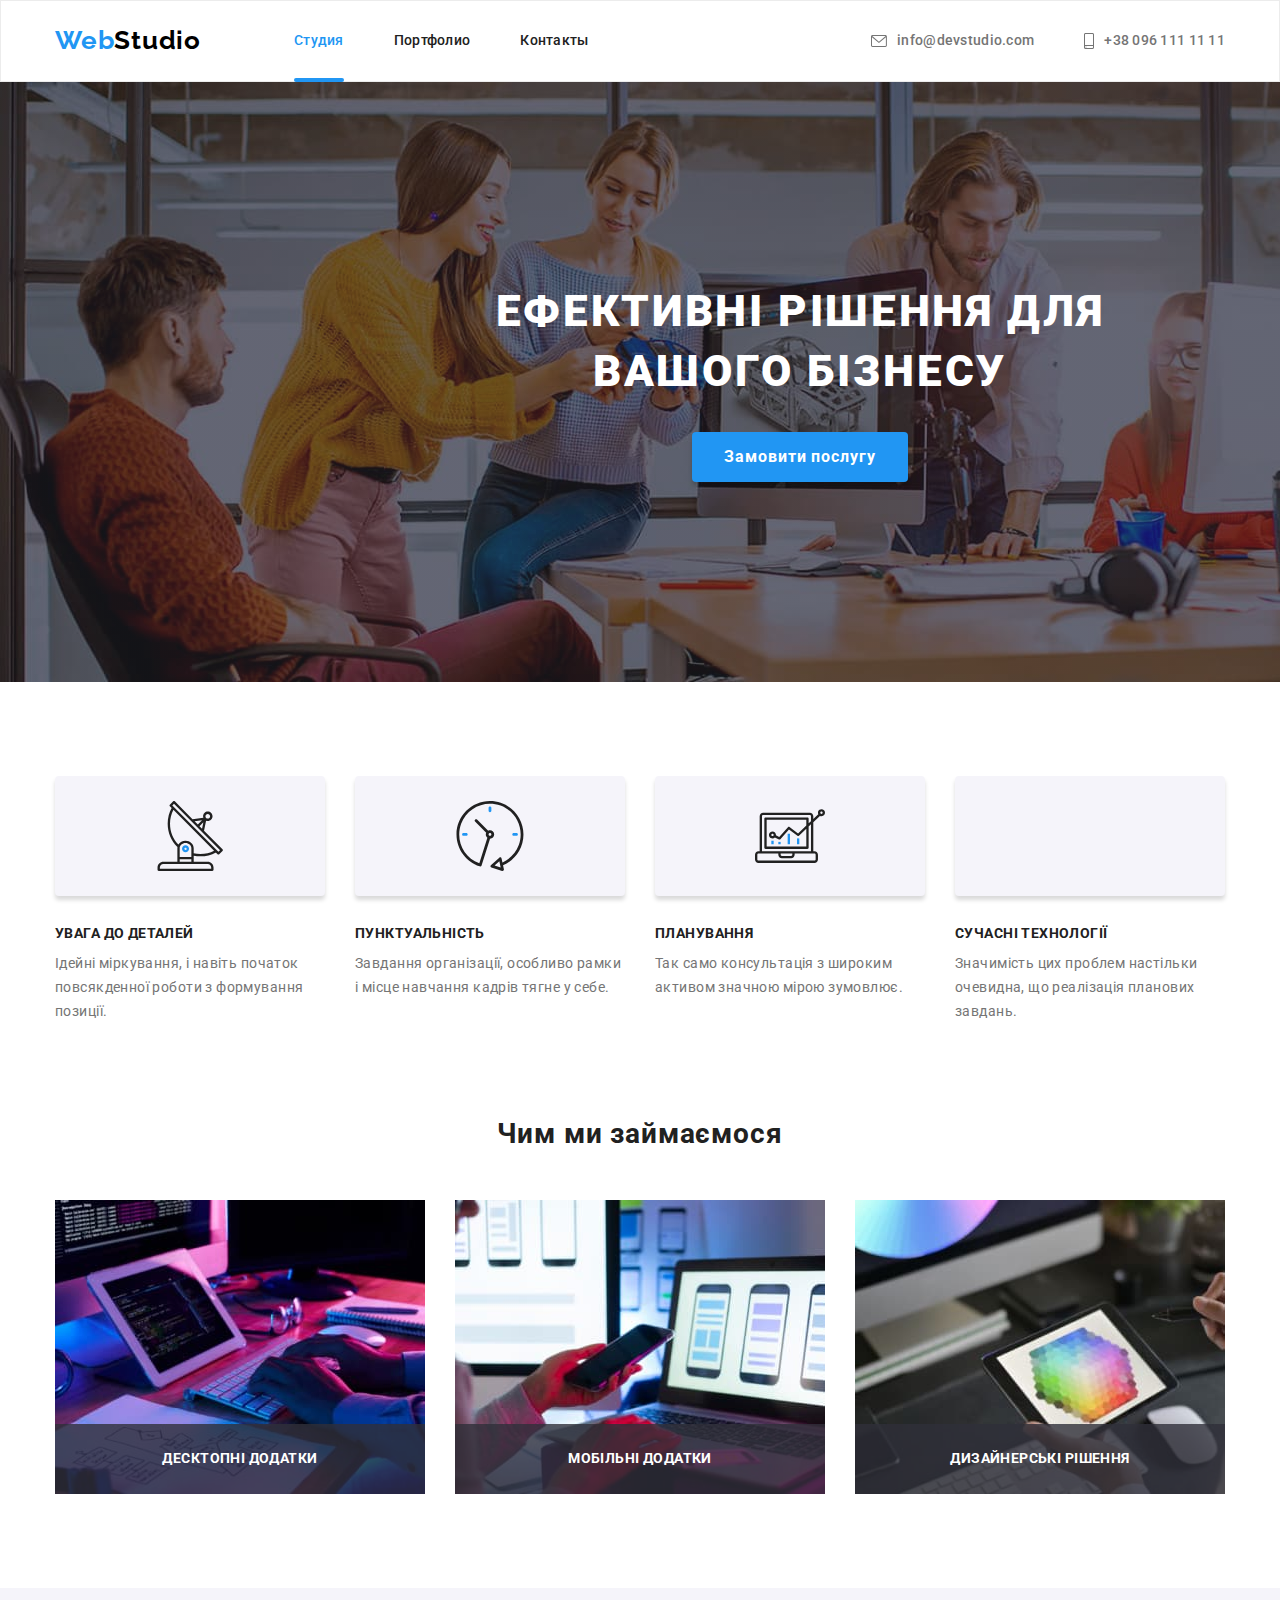
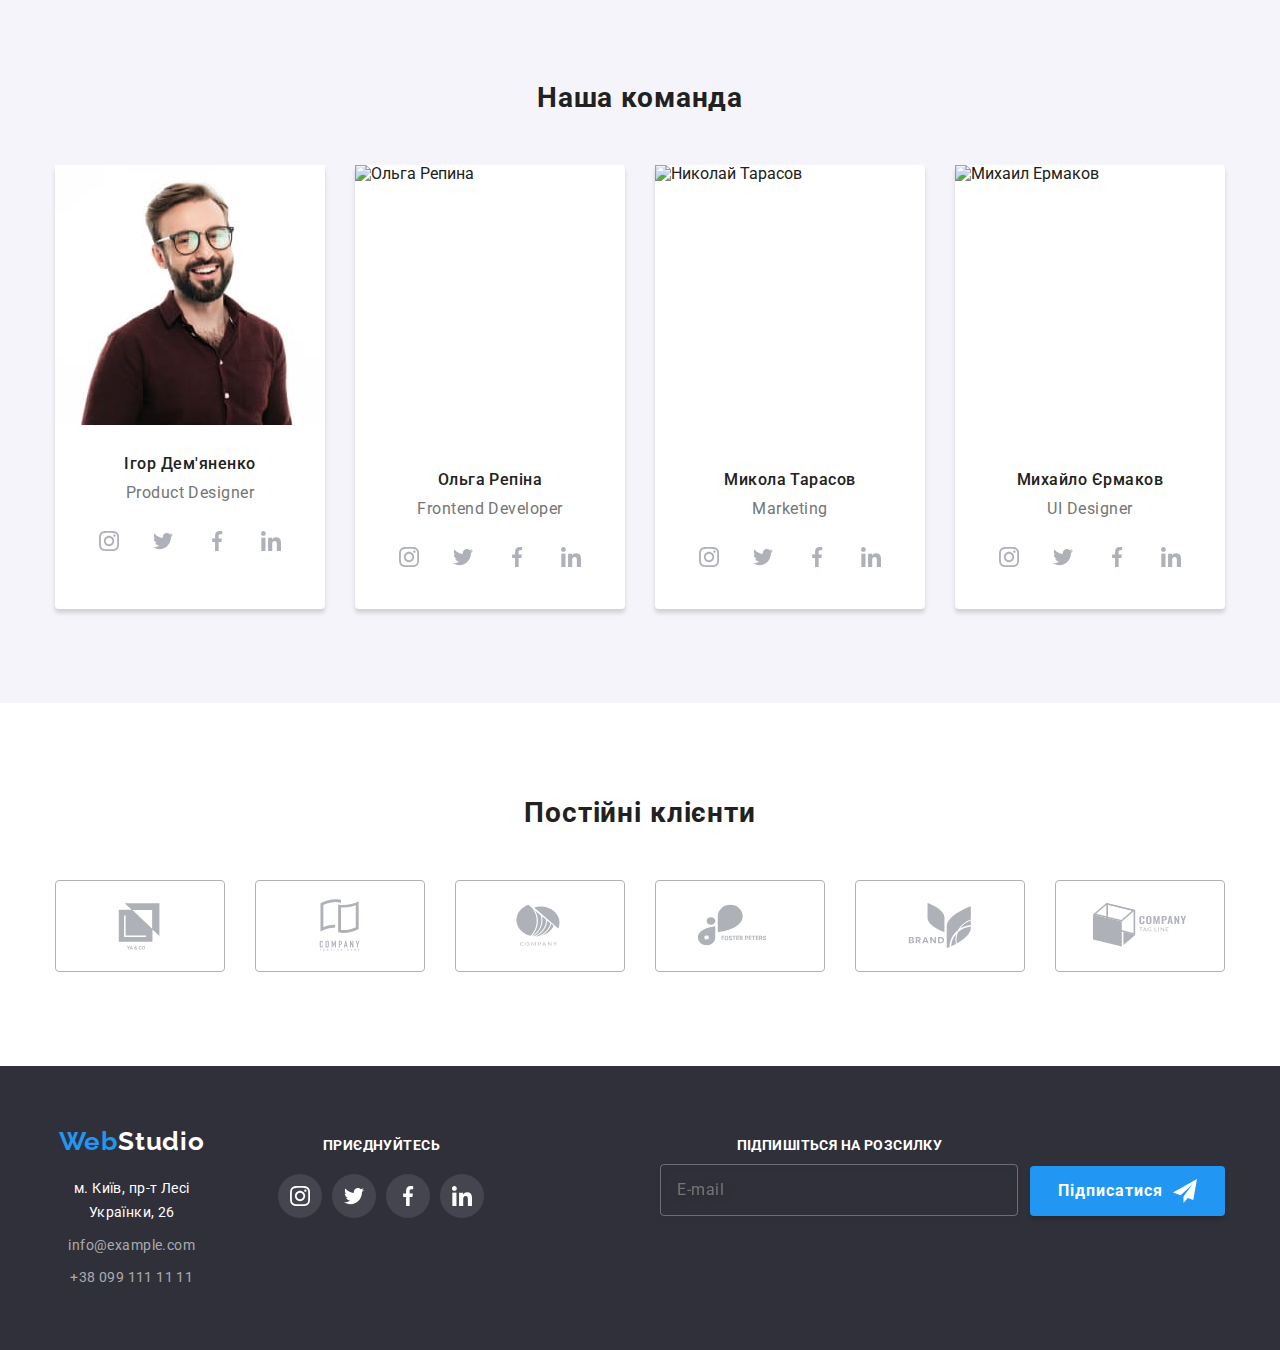
==== index.html @ 3b1082d6 "imeges" ====
<!DOCTYPE html>
<html lang="ru">
  <head>
    <meta charset="UTF-8" />
    <meta http-equiv="X-UA-Compatible" content="IE=edge" />
    <meta name="viewport" content="width=device-width, initial-scale=1.0" />
    <title>Document</title>
    <link
      rel="stylesheet"
      href="https://cdnjs.cloudflare.com/ajax/libs/modern-normalize/1.1.0/modern-normalize.min.css"
    />

    <link rel="preconnect" href="https://fonts.googleapis.com" />
    <link rel="preconnect" href="https://fonts.gstatic.com" crossorigin />
    <link
      href="https://fonts.googleapis.com/css2?family=Raleway:wght@700&family=Roboto:wght@400;500;700;900&display=swap"
      rel="stylesheet"
    />

    <link rel="stylesheet" href="./css/main.min.css" />
  </head>
  <body>
    <!-- header section -->
  <header class="header block">
    <div class="container header__container">
        <a href="" class="logo header__logo"
          >Web<span class="logo__dark">Studio</span></a
        >
      <button type="button" class="mobile-menu__open"><svg class="mobile-menu__icon" width="40" height="40">
        <use href="./img/icon.svg#icon-mobile_menu_40"></use>
      </svg></button>
      <div class="mobile-menu">
        <button type="button" class="mobile-menu__close"><svg class="mobile-menu__icon" width="40" height="40">
          <use href="./img/icon.svg#icon-mobile_close_40"></use>
        </svg></button>
        <nav class="navigation">
          <ul class="site-nav">
            <li class="site-nav__item">
              <a href="" class="site-nav__link site-nav__link--current">Студия</a>
            </li>
            <li class="site-nav__item">
              <a href="./portfolio.html" class="site-nav__link">Портфолио</a>
            </li>
            <li class="site-nav__item">
              <a href="" class="site-nav__link">Контакты</a>
            </li>
          </ul>
        </nav>
        <ul class="contacts">
          <li>
            <a href="tel:+380961111111" class="contacts__link contacts__link--tel">
              <svg class="contacts__icon" width="10" height="16">
                <use href="./img/icon.svg#icon-smartphone"></use>
              </svg>
              +38 096 111 11 11
            </a>
          </li>
          <li>
            <a href="mailto:info@devstudio.com" class="contacts__link">
              <svg class="contacts__icon" width="16" height="12">
                <use href="./img/icon.svg#icon-envelope"></use>
              </svg>
              info@devstudio.com
            </a>
          </li>
        </ul>
        <ul class="social-contacts__list">
          <li class="social-contacts__item">
            <a href="" class="social-contacts__link">Instagram</a
            >
          </li>
          <li class="social-contacts__item">
            <a href="" class="social-contacts__link">Twitter</a
            >
          </li>
          <li class="social-contacts__item">
            <a href="" class="social-contacts__link">Facebook</a
            >
          </li>
          <li class="social-contacts__item">
            <a href="" class="social-contacts__link">LinkedIn</a>
          </li>
        </ul>
      </div>
    </div>
  </header>
    <!-- Main section -->
    <main>
      <section class="hero block">
        <div class="container">
          <h1 class="hero__title">Ефективні рішення для <br> вашого бізнесу</h1>
          <button type="button" class="hero__button" data-modal-open
            >Замовити послугу</button
          >
        </div>
      </section>

      <!-- Features section -->
      <section class="section block">
        <div class="container">
          <h2 class="section__title visually-hidden">Особливості</h2>
          <ul class="features">
            <li class="fetures-item">
              <div class="features__box">
                <svg class="" width="70" height="70">
                  <use href="./img/icon.svg#icon-antenna"></use>
                </svg>
              </div>
              <h3 class="features__title">УВАГА ДО ДЕТАЛЕЙ</h3>
              <p class="features__text">
                Ідейні міркування, і навіть початок повсякденної роботи з формування позиції.
              </p>
            </li>
            <li class="fetures-item">
              <div class="features__box">
                <svg class="" width="70" height="70">
                  <use href="./img/icon.svg#icon-clock-1"></use>
                </svg>
              </div>
              <h3 class="features__title">ПУНКТУАЛЬНІСТЬ</h3>
              <p class="features__text">
                Завдання організації, особливо рамки і місце навчання кадрів тягне у себе.
              </p>
            </li>
            <li class="fetures-item">
              <div class="features__box">
                <svg class="" width="70" height="70">
                  <use href="./img/icon.svg#icon-diagram-1"></use>
                </svg>
              </div>
              <h3 class="features__title">ПЛАНУВАННЯ</h3>
              <p class="features__text">
                Так само консультація з широким активом значною мірою зумовлює.
              </p>
            </li>
            <li class="fetures-item">
              <div class="features__box">
                <svg class="" width="70" height="70">
                  <use href="./i/icon.svg#icon-astronaut-1"></use>
                </svg>
              </div>
              <h3 class="features__title">СУЧАСНІ ТЕХНОЛОГІЇ</h3>
              <p class="features__text">
                Значимість цих проблем настільки очевидна, що реалізація планових завдань.
              </p>
            </li>
          </ul>
        </div>
      </section>
      <!-- Project section -->
      <section class="section section--no-padding-top block">
        <div class="container">
          <h2 class="section__title section__title--project"
            >Чим ми займаємося</h2
          >
          <ul class="projects">
            <li class="projects__item">
              <img
                src="./img/img1.jpg"
                alt="верстак кода"
                width="370"
                height="294"
              />
              <p class="projects__text">Десктопні додатки</p>
            </li>
            <li class="projects__item">
              <img
                src="./img/img2.jpg"
                alt="мобильный дизайна"
                width="370"
                height="294"
              />
              <p class="projects__text">Мобільні додатки</p>
            </li>
            <li class="projects__item">
              <img
                src="./img/img3.jpg"
                alt="цветовая гамма"
                width="370"
                height="294"
              />
              <p class="projects__text">Дизайнерські рішення</p>
            </li>
          </ul>
        </div>
      </section>
      <!-- Team section  -->
      <section class="section team--bacground-color block">
        <div class="container">
          <h2 class="section__title">Наша команда</h2>
          <ul class="team">
            <li class="team__item"><picture>
              <source
                srcset="./img/team/teamdesk1@1x.jpg 1x, ./img/team/teamdesk1@2x 2x"
                media="(min-width:1200px)"
              />
              <source
                srcset="./img/team/teamtab1@1x.jpg 1x, ./img/team/teamtab1@2x.jpg 2x"
                media="(min-width:768px)"
              />
              <source
                srcset="./img/team/teamtab1@1x.jpg 1x, ./img/team/teamtab1@2x.jpg 2x"
                media="(max-width:767px)"
              />
              <img src="./img/team/team1.jpg" alt="man" class="team__img" />
            </picture>
              <div class="team__cart">
                <h3 class="team__title">Iгор Дем'яненко</h3>
                <p class="team__text">Product Designer</p>
                <ul class="social-networks">
                  <li class="social-networks__item">
                    <a href="" class="social-networks__link">
                      <svg class="social-networks__icon" width="20" height="20">
                        <use href="./img/icon.svg#icon-instagram"></use>
                      </svg>
                    </a>
                  </li>
                  <li class="social-networks__item">
                    <a href="" class="social-networks__link">
                      <svg class="social-networks__icon" width="20" height="20">
                        <use href="./img/icon.svg#icon-twitter"></use>
                      </svg>
                    </a>
                  </li>
                  <li class="social-networks__item">
                    <a href="" class="social-networks__link">
                      <svg class="social-networks__icon" width="20" height="20">
                        <use href="./img/icon.svg#icon-facebook"></use>
                      </svg>
                    </a>
                  </li>
                  <li class="social-networks__item">
                    <a href="" class="social-networks__link">
                      <svg class="social-networks__icon" width="20" height="20">
                        <use href="./img/icon.svg#icon-linkedin"></use>
                      </svg>
                    </a>
                  </li>
                </ul>
              </div>
            </li>
            <li class="team__item">
              <img
                src="./img/foto2.jpg"
                alt="Ольга Репина"
                width="450"
                height="460"
              />
              <div class="team__cart">
                <h3 class="team__title">Ольга Репіна</h3>
                <p class="team__text">Frontend Developer</p>
                <ul class="social-networks">
                  <li class="social-networks__item">
                    <a href="" class="social-networks__link">
                      <svg class="social-networks__icon" width="20" height="20">
                        <use href="./img/icon.svg#icon-instagram"></use>
                      </svg>
                    </a>
                  </li>
                  <li class="social-networks__item">
                    <a href="" class="social-networks__link">
                      <svg class="social-networks__icon" width="20" height="20">
                        <use href="./img/icon.svg#icon-twitter"></use>
                      </svg>
                    </a>
                  </li>
                  <li class="social-networks__item">
                    <a href="" class="social-networks__link">
                      <svg class="social-networks__icon" width="20" height="20">
                        <use href="./img/icon.svg#icon-facebook"></use>
                      </svg>
                    </a>
                  </li>
                  <li class="social-networks__item">
                    <a href="" class="social-networks__link">
                      <svg class="social-networks__icon" width="20" height="20">
                        <use href="./img/icon.svg#icon-linkedin"></use>
                      </svg>
                    </a>
                  </li>
                </ul>
              </div>
            </li>
            <li class="team__item">
              <img
                src="./img/foto3.jpg"
                alt="Николай Тарасов"
                width="450"
                height="460"
              />
              <div class="team__cart">
                <h3 class="team__title">Микола Тарасов</h3>
                <p class="team__text">Marketing</p>
                <ul class="social-networks">
                  <li class="social-networks__item">
                    <a href="" class="social-networks__link">
                      <svg class="social-networks__icon" width="20" height="20">
                        <use href="./img/icon.svg#icon-instagram"></use>
                      </svg>
                    </a>
                  </li>
                  <li class="social-networks">
                    <a href="" class="social-networks__link">
                      <svg class="social-networks__icon" width="20" height="20">
                        <use href="./img/icon.svg#icon-twitter"></use>
                      </svg>
                    </a>
                  </li>
                  <li class="social-networks__item">
                    <a href="" class="social-networks__link">
                      <svg class="social-networks__icon" width="20" height="20">
                        <use href="./img/icon.svg#icon-facebook"></use>
                      </svg>
                    </a>
                  </li>
                  <li class="social-networks__item">
                    <a href="" class="social-networks__link">
                      <svg class="social-networks__icon" width="20" height="20">
                        <use href="./img/icon.svg#icon-linkedin"></use>
                      </svg>
                    </a>
                  </li>
                </ul>
              </div>
            </li>
            <li class="team__item">
              <img
                src="./img/foto4.jpg"
                alt="Михаил Ермаков"
                width="450"
                height="460"
              />
              <div class="team__cart">
                <h3 class="team__title">Михайло Єрмаков</h3>
                <p class="team__text">UI Designer</p>
                <ul class="social-networks">
                  <li class="social-networks__item">
                    <a href="" class="social-networks__link">
                      <svg class="social-networks__icon" width="20" height="20">
                        <use href="./img/icon.svg#icon-instagram"></use>
                      </svg>
                    </a>
                  </li>
                  <li class="social-networks__item">
                    <a href="" class="social-networks__link">
                      <svg class="social-networks__icon" width="20" height="20">
                        <use href="./img/icon.svg#icon-twitter"></use>
                      </svg>
                    </a>
                  </li>
                  <li class="social-networks__item">
                    <a href="" class="social-networks__link">
                      <svg class="social-networks__icon" width="20" height="20">
                        <use href="./img/icon.svg#icon-facebook"></use>
                      </svg>
                    </a>
                  </li>
                  <li class="social-networks__item">
                    <a href="" class="social-networks__link">
                      <svg class="social-networks__icon" width="20" height="20">
                        <use href="./img/icon.svg#icon-linkedin"></use>
                      </svg>
                    </a>
                  </li>
                </ul>
              </div>
            </li>
          </ul>
        </div>
      </section>
      <section class="section block">
        <div class="container">
          <h3 class="section__title">Постійні клієнти</h3>
          <ul class="partners">
            <li>
              <a href="" class="partners__link">
                <svg class="partners__icon" width="106" height="60">
                  <use href="./img/icon.svg#icon-company1"></use>
                </svg>
              </a>
            </li>
            <li>
              <a href="" class="partners__link">
                <svg class="partners__icon" width="106" height="60">
                  <use href="./img/icon.svg#icon-company2"></use>
                </svg>
              </a>
            </li>
            <li>
              <a href="" class="partners__link">
                <svg class="partners__icon" width="106" height="60">
                  <use href="./img/icon.svg#icon-company3"></use>
                </svg>
              </a>
            </li>
            <li>
              <a href="" class="partners__link">
                <svg class="partners__icon" width="106" height="60">
                  <use href="./img/icon.svg#icon-company4"></use>
                </svg>
              </a>
            </li>
            <li>
              <a href="" class="partners__link">
                <svg class="partners__icon" width="106" height="60">
                  <use href="./img/icon.svg#icon-company5"></use>
                </svg>
              </a>
            </li>
            <li>
              <a href="" class="partners__link">
                <svg class="partners__icon" width="106" height="60">
                  <use href="./img/icon.svg#icon-company6"></use>
                </svg>
              </a>
            </li>
          </ul>
        </div>
      </section>
    </main>
    <!-- footer section -->
    <footer class="footer block">
      <div class="container footer__container">
          <div class="address">
            <a href="" class="logo footer__logo"
              >Web<span class="logo__light">Studio</span></a
            >
            <address>
              <ul class="address__list">
                <li class="address__item">
                  <a
                    href="https://goo.gl/maps/Vz4mYCQCLZ6cE9bP7"
                    class="address__street"
                    target="_blank"
                    rel="noopener noreferrer nofollow"
                  >
                  м. Київ, пр-т Лесі Українки, 26
                  </a>
                </li>
                <li class="address__item">
                  <a href="mailto:info@example.com" class="address__link">
                    info@example.com
                  </a>
                </li>
                <li class="address__item">
                  <a href="tel:+380991111111" class="address__link">
                    +38 099 111 11 11
                  </a>
                </li>
              </ul>
            </div>
            </address>
          <!-- Social-subscribe -->
          <div class="footer__box">
            <h3 class="footer__title">Приєднуйтесь</h3>
            <ul class="footer__item">
              <li>
                <a
                  href=""
                  class="social-networks__link social-networks--background-color"
                >
                  <svg
                    class="social-networks--icon-color"
                    width="20"
                    height="20"
                  >
                    <use href="./img/icon.svg#icon-instagram"></use>
                  </svg>
                </a>
              </li>
              <li>
                <a
                  href=""
                  class="social-networks__link social-networks--background-color"
                >
                  <svg
                    class="social-networks--icon-color"
                    width="20"
                    height="20"
                  >
                    <use href="./img/icon.svg#icon-twitter"></use>
                  </svg>
                </a>
              </li>
              <li>
                <a
                  href=""
                  class="social-networks__link social-networks--background-color"
                >
                  <svg
                    class="social-networks--icon-color"
                    width="20"
                    height="20"
                  >
                    <use href="./img/icon.svg#icon-facebook"></use>
                  </svg>
                </a>
              </li>
              <li>
                <a
                  href=""
                  class="social-networks__link social-networks--background-color"
                >
                  <svg
                    class="social-networks--icon-color"
                    width="20"
                    height="20"
                  >
                    <use href="./img/icon.svg#icon-linkedin"></use>
                  </svg>
                </a>
              </li>
            </ul>
          </div>

          <!-- Subscribe-form -->
          <form class="subscribe__form">
            <label>
              <h2 class="subscribe__title">Підпишіться на розсилку</h2>
              <input
                type="email"
                name="subscribe"
                class="subscribe__input"
                placeholder="E-mail"
              />
            </label>

            <button type="submit" class="subscribe__btn">
              Підписатися
              <svg class="subscribe__icon" width="24" height="24">
                <use href="./img/icon.svg#icon-subscribe"></use>
              </svg>
            </button>
          </form>
      </div>
    </footer>
    <!-- Modal-window -->
    <div class="backdrop is-hidden" data-modal>
      <div class="modal"
        ><button type="button" class="btn-close" data-modal-close
          ><svg width="18" height="18">
            <use href="./img/icon.svg#icon-btn-close"></use>
          </svg>
        </button>

        <form class="modal__form">
          <h2 class="modal__form-title"
            >Залиште свої дані, ми вам передзвонимо</h2
          >
          <label class="modal__form-label">
            Ім'я
            <input type="text" name="username" class="modal__form-input" />
            <svg class="modal__form-icon" width="18" height="18">
              <use href="./img/icon.svg#icon-person"></use>
            </svg>
          </label>
          <label class="modal__form-label">
            Телефон
            <input type="tel" name="tel" class="modal__form-input" />
            <svg class="modal__form-icon" width="18" height="18">
              <use href="./img/icon.svg#icon-phone"></use>
            </svg>
          </label>
          <label class="modal__form-label">
            Пошта
            <input type="email" name="email" class="modal__form-input" />
            <svg class="modal__form-icon" width="18" height="18">
              <use href="./img/icon.svg#icon-email"></use>
            </svg>
          </label>
          <label class="modal__form-label modal__form-label-last">
            Коментар
            <textarea
              name="comment"
              placeholder="Введіть текст"
              class="modal__form-comment"
            ></textarea>
          </label>
          <label class="modal__form-label-checkbox">
            <input
              type="checkbox"
              name="conditions"
              class="modal__form-checkbox"
            />
            <span class="modal__form-label-checkbox-icon">
              <svg class="modal-form-checkbox-icon" width="16" height="15">
                <use href="./img/icon.svg#icon-check"></use>
              </svg>
            </span>
            Погоджуюся з розсилкою та приймаю
            <a href="" class="modal__form-label-checkbox-link">
              Умови договору</a
            >
          </label>

          <button type="submit" class="modal__form-button">Відправити</button>
        </form>
      </div>
    </div>
    <script src="./js/modal.js"></script>
    <script src="./js/mobile-menu.js"></script>
  </body>
</html>
---- css/main.min.css ----
body{font-family:"Roboto",sans-serif;color:#212121}h1,h2,h3,h4,h5,p{padding:0;margin:0}ul{padding:0;margin:0;list-style:none}img{display:block;max-width:100%;height:auto}a{text-decoration:none}header,section,footer{display:none}.block{display:block}.visually-hidden{position:absolute;white-space:nowrap;width:1px;height:1px;overflow:hidden;border:0;padding:0;clip:rect(0 0 0 0);-webkit-clip-path:inset(50%);clip-path:inset(50%);margin:-1px}.section__title{font-weight:700;font-size:28px;line-height:1.17;letter-spacing:.03em;text-align:center;color:#212121;margin-bottom:50px}@media screen and (min-width: 1200px){.section__title{font-weight:700;font-size:28px;line-height:1.17;letter-spacing:.03em}}.section{padding:60px 0px}@media screen and (min-width: 1200px){.section{padding:94px 0px}}.section--no-padding-top{padding-top:0}.container{padding-left:15px;padding-right:15px;margin-left:auto;margin-right:auto}@media screen and (min-width: 480px){.container{width:480px}}@media screen and (min-width: 768px){.container{width:768px}}@media screen and (min-width: 1200px){.container{width:1200px}}.logo{display:block;font-family:"Raleway";font-weight:700;font-size:26px;line-height:1.19;letter-spacing:.03em;color:#2196f3}.header__logo{padding:16px 0px}@media screen and (min-width: 768px){.header__logo{margin-right:88px;padding-top:26px;padding-bottom:26px}}@media screen and (min-width: 1200px){.header__logo{margin-right:93px;padding-top:24px;padding-bottom:25px}}.footer__logo{margin-bottom:20px}@media screen and (max-width: 767.98px){.footer__logo{display:flex;align-items:center;justify-content:center}}.logo__dark{color:#000}.logo__light{color:#fff}.navigation{display:flex}.site-nav{display:block}@media screen and (min-width: 768px){.site-nav{display:flex}}@media screen and (min-width: 768px){.site-nav .site-nav__item+.site-nav__item{margin-left:50px}}.site-nav__link{position:relative;display:block;padding-bottom:32px;font-weight:500;font-size:40px;line-height:1.17;letter-spacing:.02em;color:#212121;transition-property:color;transition-duration:250ms;transition-timing-function:cubic-bezier(0.4, 0, 0.2, 1)}.site-nav__link:not(:last-child){padding-bottom:0}@media screen and (min-width: 768px){.site-nav__link{font-weight:500;font-size:14px;line-height:1.14;letter-spacing:.02em;padding-top:32px}}.site-nav__link:hover,.site-nav__link:focus{color:#2196f3}.site-nav__link--current{color:#2196f3}@media screen and (min-width: 768px){.site-nav__link--current::after{position:absolute;display:block;content:"";width:100%;height:4px;background-color:#2196f3;border-radius:4px;left:0;bottom:-1px}}@media screen and (min-width: 768px){.contacts{display:flex;flex-direction:column-reverse}}@media screen and (min-width: 768px){.contacts{margin-left:auto}}@media screen and (min-width: 1200px){.contacts{flex-direction:row-reverse;align-items:center;gap:50px}}.contacts__link{display:flex;align-items:center;font-weight:500;font-size:24px;line-height:1.16;letter-spacing:.02em;color:#757575;transition-property:color;transition-duration:250ms;transition-timing-function:cubic-bezier(0.4, 0, 0.2, 1)}@media screen and (min-width: 768px){.contacts__link{font-weight:500;font-size:12px;line-height:1.16;letter-spacing:.02em}}@media screen and (min-width: 1200px){.contacts__link{font-weight:500;font-size:14px;line-height:1.14;letter-spacing:.02em}}.contacts__link:hover,.contacts__link:focus{color:#2196f3}@media screen and (max-width: 767.98px){.contacts__link--tel{padding-bottom:32px;font-weight:500;font-size:34px;line-height:1.13;letter-spacing:.02em;color:#2196f3}}@media screen and (min-width: 768px)and (max-width: 1199.98px){.contacts__link--tel{margin-top:10px}}.contacts__icon{margin-right:10px;fill:currentColor;transition-property:fill;transition-duration:250ms;transition-timing-function:cubic-bezier(0.4, 0, 0.2, 1)}@media screen and (max-width: 767.98px){.contacts__icon{display:none}}.social-networks{display:flex;justify-content:center;gap:10px}.social-networks__link{width:44px;height:44px;border-radius:50%;display:flex;align-items:center;justify-content:center;transition-property:background-color;transition-duration:250ms;transition-timing-function:cubic-bezier(0.4, 0, 0.2, 1)}.social-networks__link:hover,.social-networks__link:focus{background-color:#2196f3}.social-networks__icon{width:20px;height:20px;fill:#afb1b8;transition-property:fill;transition-duration:250ms;transition-timing-function:cubic-bezier(0.4, 0, 0.2, 1)}.social-networks__link:hover .social-networks__icon,.social-networks__link:focus .social-networks__icon{fill:#fff}.social-networks--icon-color{fill:#fff}.social-networks--background-color{background-color:rgba(255,255,255,.1)}.social-contacts__list{display:flex;flex-wrap:wrap;align-items:center;margin-left:-10px}@media screen and (min-width: 768px){.social-contacts__list{display:none}}.social-contacts__link{display:flex;font-weight:500;font-size:18px;line-height:1.22;letter-spacing:.02em;margin-top:64px;padding-right:10px;margin-left:10px;color:#2196f3;border-right:1px solid rgba(33,33,33,.2)}.social-contacts__link:not(:last-child){border-right:none}.address{flex-grow:1}.address__list .address__item+.address__item{margin-top:9px}.address__street{display:inline-block;font-style:normal;font-size:14px;line-height:1.71;letter-spacing:.03em;color:#fff;transition-property:color;transition-duration:250ms;transition-timing-function:cubic-bezier(0.4, 0, 0.2, 1)}@media screen and (max-width: 767.98px){.address__street{display:flex;align-items:center;justify-content:center}}.address__street:hover,.address__street:focus{color:#2196f3}.address__link{display:inline-block;font-style:normal;font-size:14px;line-height:1.71;letter-spacing:.03em;color:rgba(255,255,255,.6);transition-property:color;transition-duration:250ms;transition-timing-function:cubic-bezier(0.4, 0, 0.2, 1)}@media screen and (max-width: 767.98px){.address__link{display:flex;justify-content:center}}.address__link:hover,.address__link:focus{color:#2196f3}.subscribe__form{display:block}@media screen and (min-width: 1200px){.subscribe__form{display:flex;align-items:flex-end;margin-left:90px}}.subscribe__title{font-size:14px;line-height:1.14;letter-spacing:.03em;text-transform:uppercase;color:#fff;margin-bottom:10px}@media screen and (max-width: 1199.98px){.subscribe__title{text-align:center;margin-top:60px}}.subscribe__input{width:100%;border:1px solid rgba(255,255,255,.3);filter:drop-shadow(0px 4px 4px rgba(0, 0, 0, 0.15));border-radius:4px;background-color:rgba(0,0,0,0);font-weight:400;font-size:16px;line-height:1.25;letter-spacing:.03em;display:flex;align-items:center;color:rgba(255,255,255,.6);outline:none;padding:15px 16px;transition:border 250ms cubic-bezier(0.4, 0, 0.2, 1)}@media screen and (max-width: 767.98px){.subscribe__input{max-width:450px;margin-bottom:20px}}@media screen and (min-width: 768px)and (max-width: 1199.98px){.subscribe__input{width:450px;margin-bottom:20px;margin-left:auto;margin-right:auto}}@media screen and (min-width: 1200px){.subscribe__input{width:358px}}.subscribe__input:focus{border:1px solid #2196f3}.subscribe__btn{height:50px;background:#2196f3;box-shadow:0px 4px 4px rgba(0,0,0,.15);border-radius:4px;border:rgba(0,0,0,0);font-weight:700;font-size:16px;line-height:1.87;letter-spacing:.06em;padding:10px 28px;color:#fff;cursor:pointer;display:flex;align-items:center;margin-left:12px;transition:background-color cubic-bezier(0.4, 0, 0.2, 1)}@media screen and (max-width: 1199.98px){.subscribe__btn{margin-left:auto;margin-right:auto}}.subscribe__btn:hover,.subscribe__btn:focus{background-color:#188ce8}.subscribe__icon{margin-left:10px}.backdrop{position:fixed;width:100%;height:100%;top:0;left:0;background:rgba(0,0,0,.2);visibility:visible;transition:opacity 250ms cubic-bezier(0.4, 0, 0.2, 1),visibility 250ms cubic-bezier(0.4, 0, 0.2, 1)}.is-hidden{opacity:0;visibility:hidden;pointer-events:none}.no-scroll{overflow:hidden}.backdrop.is-hidden .modal{transform:translate(-50%, -50%) scale(0) rotate(-180deg);min-height:0}.btn-close{position:absolute;display:flex;justify-content:center;top:8px;right:8px;width:30px;height:30px;background:#fff;border:1px solid rgba(0,0,0,.1);border-radius:50%;cursor:pointer;padding-top:5px}.modal{position:absolute;top:50%;left:50%;transform:translate(-50%, -50%) scale(1) rotate(0);transition:transform 250ms cubic-bezier(0.4, 0, 0.2, 1),min-height 250ms cubic-bezier(0.4, 0, 0.2, 1);width:450px;max-height:100%;background-color:#fff;border-radius:4px}@media screen and (min-width: 1200px){.modal{width:528px;min-height:581px}}.modal__form{padding:40px}.modal__form-title{font-weight:700;font-size:20px;line-height:1.15;letter-spacing:.03em;text-align:center;margin-bottom:12px}.modal__form-label{position:relative;display:flex;flex-direction:column;font-weight:400;font-size:12px;line-height:1.16;letter-spacing:.01em;color:#757575;margin-bottom:10px}.modal__form-label-last{margin-bottom:0}.modal__form-icon{position:absolute;bottom:10px;left:12px}.modal__form-input{margin-top:4px;padding-left:42px;height:40px;width:100%;border:1px solid rgba(33,33,33,.2);border-radius:4px;transition:border 250ms cubic-bezier(0.4, 0, 0.2, 1)}.modal__form-input:focus,.modal__form-comment:focus{border:1px solid #2196f3;outline:none}.modal__form-input:focus+.modal__form-icon{fill:#2196f3;transition:fill 250ms cubic-bezier(0.4, 0, 0.2, 1)}.modal__form-comment{margin-top:4px;padding:16px 12px;height:120px;width:100%;border:1px solid rgba(33,33,33,.2);border-radius:4px;resize:none}.modal__form-label-checkbox{display:flex;justify-content:center;align-items:center;font-weight:400;font-size:12px;line-height:1.16;letter-spacing:.03em;color:#757575;margin-top:20px;cursor:pointer}@media screen and (min-width: 1200px){.modal__form-label-checkbox{font-weight:400;font-size:14px;line-height:1.71;letter-spacing:.03em}}.modal__form-label-checkbox-icon{display:flex;align-items:center;justify-content:center;width:16px;height:15px;margin-right:9px;border:2px solid #212121;border-radius:2px;transition:background-color;transition-duration:250ms;transition-timing-function:cubic-bezier(0.4, 0, 0.2, 1)}.modal__form-checkbox:checked+.modal__form-label-checkbox-icon{border-color:rgba(0,0,0,0);background-color:#2196f3}.modal__form-checkbox{position:absolute;width:1px;height:1px;margin:-1px;border:0;padding:0;white-space:nowrap;-webkit-clip-path:inset(100%);clip-path:inset(100%);clip:rect(0 0 0 0);overflow:hidden}.modal__form-label-checkbox-link{margin-left:5px;color:#2196f3}.modal__form-button{display:block;margin:0 auto;margin-top:40px;padding:10px 52px;background:#2196f3;box-shadow:0px 4px 4px rgba(0,0,0,.15);border:rgba(0,0,0,0);border-radius:4px;font-weight:700;font-size:16px;line-height:1.87;letter-spacing:.06em;color:#fff;cursor:pointer;transition:box-shadow,background-color;transition-duration:250ms;transition-timing-function:cubic-bezier(0.4, 0, 0.2, 1)}.modal__form-button:hover,.modal__form-button:focus{background-color:#188ce8;box-shadow:0px 4px 4px rgba(0,0,0,.15);border-radius:4px}.buttons{font-weight:500;font-size:16px;line-height:1.62;letter-spacing:.03em;color:#212121;padding:6px 22px;text-align:center;cursor:pointer;background-color:#f5f4fa;border-radius:4px;border:none;transition-property:color,background-color,box-shadow,border-radius;transition-duration:250ms;transition-timing-function:cubic-bezier(0.4, 0, 0.2, 1)}.buttons:hover,.buttons:focus{color:#fff;background-color:#2196f3;border-radius:4px;box-shadow:0px 4px 4px rgba(0,0,0,.15)}.buttons__list{display:flex;justify-content:flex-start;flex-wrap:wrap;margin-bottom:40px;gap:8px}@media screen and (min-width: 768px){.buttons__list{justify-content:center;margin-bottom:30px}}@media screen and (min-width: 1200px){.buttons__list{justify-content:center;margin-bottom:50px}}.cards{display:flex;flex-wrap:wrap;flex-direction:column;gap:30px}@media screen and (min-width: 768px){.cards{justify-content:space-between;flex-direction:row}}.cards__item{width:354px}.cards__link{display:block;transition-property:box-shadow,border-radius;transition-duration:250ms;transition-timing-function:cubic-bezier(0.4, 0, 0.2, 1)}@media screen and (min-width: 768px){.cards__link{display:flex;flex-direction:column;height:100%}}.cards__link:hover,.cards__link:focus{box-shadow:0px 1px 1px rgba(0,0,0,.12),0px 4px 4px rgba(0,0,0,.06),1px 4px 6px rgba(0,0,0,.16)}.cards__link:hover .cards__overley-text,.cards__link:focus .cards__overley-text{transform:translateY(0)}.cards__title{padding:20px 24px;border:1px solid #eee;border-top:none}@media screen and (min-width: 768px){.cards__title{flex-grow:1}}.cards__name{font-weight:700;font-size:18px;line-height:2;letter-spacing:.06em;color:#212121}.cards__project{margin-top:4px;font-size:16px;line-height:1.88;letter-spacing:.03em;color:#757575}.cards__overley{position:relative;overflow:hidden}.cards__overley-text{position:absolute;left:0;bottom:0;width:100%;transform:translateY(101%);transition:transform 250ms cubic-bezier(0.4, 0, 0.2, 1);z-index:0;display:flex;justify-content:center;align-items:center;background:rgba(33,150,243,.9);height:294px;padding:0px 24px;font-weight:400;font-size:18px;line-height:1.56;letter-spacing:.03em;color:#fff}@media screen and (max-width: 767.98px){.mobile-menu{position:fixed;display:flex;flex-direction:column;justify-content:space-between;z-index:1;top:0;left:0;width:100%;height:100%;padding:48px 40px;background-color:#fff;transform:translateX(100%);transition:transform 250ms linear cubic-bezier(0.4, 0, 0.2, 1)}}@media screen and (min-width: 768px){.mobile-menu{display:flex;align-items:center;width:100%}}@media screen and (max-width: 767.98px){.mobile-menu.is-open{transform:translateX(0)}}.mobile-menu__open{display:block;padding-top:9px;padding-right:15px;background-color:#fff;border:none;cursor:pointer}@media screen and (min-width: 768px){.mobile-menu__open{display:none}}.mobile-menu__close{background-color:#fff;display:block;padding-top:9px;padding-right:15px;margin-left:auto;border:none;cursor:pointer}@media screen and (min-width: 768px){.mobile-menu__close{display:none}}.mobile-menu__icon{background-color:#fff;border:none;cursor:pointer}.mobile-menu__icon:hover{fill:#2196f3}.header__container{display:flex;align-items:center}@media screen and (max-width: 767.98px){.header__container{justify-content:space-between}}.header{border:1px solid #ececec}.hero{width:100%;padding-top:118px;padding-bottom:118px;height:400px;background:#c4c4c4;text-align:center;margin-left:auto;margin-right:auto;background-image:linear-gradient(rgba(47, 48, 58, 0.4), rgba(47, 48, 58, 0.4)),url(../img/hero/hero-mobile.jpg);background-position:center;background-repeat:no-repeat;background-size:cover}@media screen and (min-device-pixel-ratio: 2),screen and (-webkit-min-device-pixel-ratio: 2),screen and (min-resolution: 192dpi),screen and (min-resolution: 2dppx){.hero{background-image:linear-gradient(rgba(47, 48, 58, 0.4), rgba(47, 48, 58, 0.4)),url(../img/hero/hero-mobile@2x.jpg)}}@media screen and (min-width: 768px){.hero{background-image:linear-gradient(rgba(47, 48, 58, 0.4), rgba(47, 48, 58, 0.4)),url(../img/hero/hero-tablet.jpg)}}@media screen and (min-width: 768px)and (min-device-pixel-ratio: 2),screen and (min-width: 768px)and (-webkit-min-device-pixel-ratio: 2),screen and (min-width: 768px)and (min-resolution: 192dpi),screen and (min-width: 768px)and (min-resolution: 2dppx){.hero{background-image:linear-gradient(rgba(47, 48, 58, 0.4), rgba(47, 48, 58, 0.4)),url(../img/hero/hero-tablet@2x.jpg)}}@media screen and (min-width: 1200px){.hero{background-image:linear-gradient(rgba(47, 48, 58, 0.4), rgba(47, 48, 58, 0.4)),url(../img/hero/hero-desktop.jpg)}}@media screen and (min-width: 1200px)and (min-device-pixel-ratio: 2),screen and (min-width: 1200px)and (-webkit-min-device-pixel-ratio: 2),screen and (min-width: 1200px)and (min-resolution: 192dpi),screen and (min-width: 1200px)and (min-resolution: 2dppx){.hero{background-image:linear-gradient(rgba(47, 48, 58, 0.4), rgba(47, 48, 58, 0.4)),url(../img/hero/hero-desktop@2x.jpg)}}@media screen and (min-width: 768px){.hero{width:768px}}@media screen and (min-width: 1200px){.hero{padding-top:200px;padding-bottom:200px;width:1600px;height:600px}}.hero__title{font-weight:900;font-size:26px;line-height:1.62;letter-spacing:.06em;text-align:center;text-transform:uppercase;margin-left:auto;margin-right:auto;text-transform:uppercase;color:#fff}@media screen and (min-width: 1200px){.hero__title{max-width:696px;font-weight:900;font-size:44px;line-height:1.36;letter-spacing:.06em}}.hero__button{font-family:inherit;font-weight:700;font-size:16px;line-height:1.88;letter-spacing:.06em;cursor:pointer;text-align:center;border-radius:4px;padding:10px 24px;margin-top:30px;color:#fff;background-color:#2196f3;box-shadow:0px 4px 4px rgba(0,0,0,.15);border-radius:4px;border:none;transition-property:color,background-color;transition-duration:250ms;transition-timing-function:cubic-bezier(0.4, 0, 0.2, 1)}@media screen and (min-width: 1200px){.hero__button{padding:10px 32px}}.hero__button:hover,.hero__button:focus{color:#fff;background-color:#2196f3}.hero__button:active{color:#2196f3;background-color:#fff}.features{display:block;gap:30px}@media screen and (min-width: 768px){.features{display:flex;flex-wrap:wrap}}@media screen and (min-width: 1200px){.features{flex-wrap:nowrap}}.features__box{width:100%;height:120px;display:flex;align-items:center;justify-content:center;background-color:#f5f4fa;border-width:270px;border-radius:4px;box-shadow:0px 4px 4px rgba(0,0,0,.15);margin-bottom:30px}@media screen and (min-width: 768px)and (max-width: 1199.98px){.features__box{width:354px}}@media screen and (min-width: 1200px){.features__box{width:270px}}@media screen and (min-width: 768px)and (max-width: 1199.98px){.fetures-item{width:calc(50% - 15px)}}.features__title{font-weight:700;font-size:14px;line-height:1.14;letter-spacing:.03em;text-transform:uppercase;color:#212121}@media screen and (max-width: 767.98px){.features__title{text-align:center}}.features__text{margin-top:10px;font-weight:400;font-size:14px;line-height:1.71;letter-spacing:.03em;color:#757575}@media screen and (max-width: 1199.98px){.section__title--project{display:none}}.projects{display:flex;gap:30px}@media screen and (max-width: 1199.98px){.projects{display:none}}.projects__item{position:relative}.projects__text{position:absolute;left:0;bottom:0;width:100%;display:flex;justify-content:center;align-items:center;height:70px;background:rgba(47,48,58,.8);font-weight:700;font-size:14px;line-height:1.14;letter-spacing:.03em;text-transform:uppercase;color:#fff}.team--bacground-color{background:#f5f4fa}.team{display:flex;flex-wrap:wrap;justify-content:space-between;gap:30px}@media screen and (max-width: 767.98px){.team{justify-content:center}}.team__item{width:100%;background-color:#fff;border-width:100%;border-radius:4px;box-shadow:0px 4px 4px rgba(0,0,0,.15)}@media screen and (min-width: 768px){.team__item{width:354px;border-width:354px}}@media screen and (min-width: 1200px){.team__item{width:270px;border-width:270px}}.team__cart{padding-top:30px;padding-bottom:30px}.team__title{font-weight:500;font-size:16px;line-height:1.18;letter-spacing:.03em;text-align:center;color:#212121}.team__text{margin-top:10px;margin-bottom:16px;font-size:16px;line-height:1.18;letter-spacing:.03em;text-align:center;color:#757575}.partners{display:flex;flex-wrap:wrap;align-items:center;justify-content:center;gap:30px}.partners__link{width:210px;height:92px;display:flex;align-items:center;justify-content:center;border:1px solid #afb1b8;border-radius:4px;transition-property:border-color;transition-duration:250ms;transition-timing-function:cubic-bezier(0.4, 0, 0.2, 1)}@media screen and (min-width: 768px){.partners__link{width:226px}}@media screen and (min-width: 1200px){.partners__link{width:170px}}.partners__link:hover,.partners__link:focus{border:1px solid #2196f3}.partners__icon{fill:#afb1b8;transition-property:fill;transition-duration:250ms;transition-timing-function:cubic-bezier(0.4, 0, 0.2, 1)}.partners__link:hover .partners__icon,.partners__link:focus .partners__icon{fill:#2196f3;border-color:#2196f3}.footer{padding-top:60px;padding-bottom:60px;background:#2f303a}.footer__container{display:block;text-align:center}@media screen and (min-width: 768px)and (max-width: 1199.98px){.footer__container{display:flex;flex-wrap:wrap;flex-direction:row;justify-content:space-around}}@media screen and (min-width: 1200px){.footer__container{display:flex;align-items:baseline}}@media screen and (max-width: 767.98px){.footer__box{margin-top:60px}}@media screen and (min-width: 768px){.footer__box{margin-right:86px}}@media screen and (min-width: 1200px){.footer__box{margin-left:70px}}.footer__title{font-weight:700;font-size:14px;line-height:1.14;letter-spacing:.03em;font-style:normal;text-transform:uppercase;color:#fff;margin-bottom:20px}@media screen and (max-width: 1199.98px){.footer__title{text-align:center}}.footer__item{display:flex;justify-content:center;gap:10px}/*# sourceMappingURL=main.min.css.map */
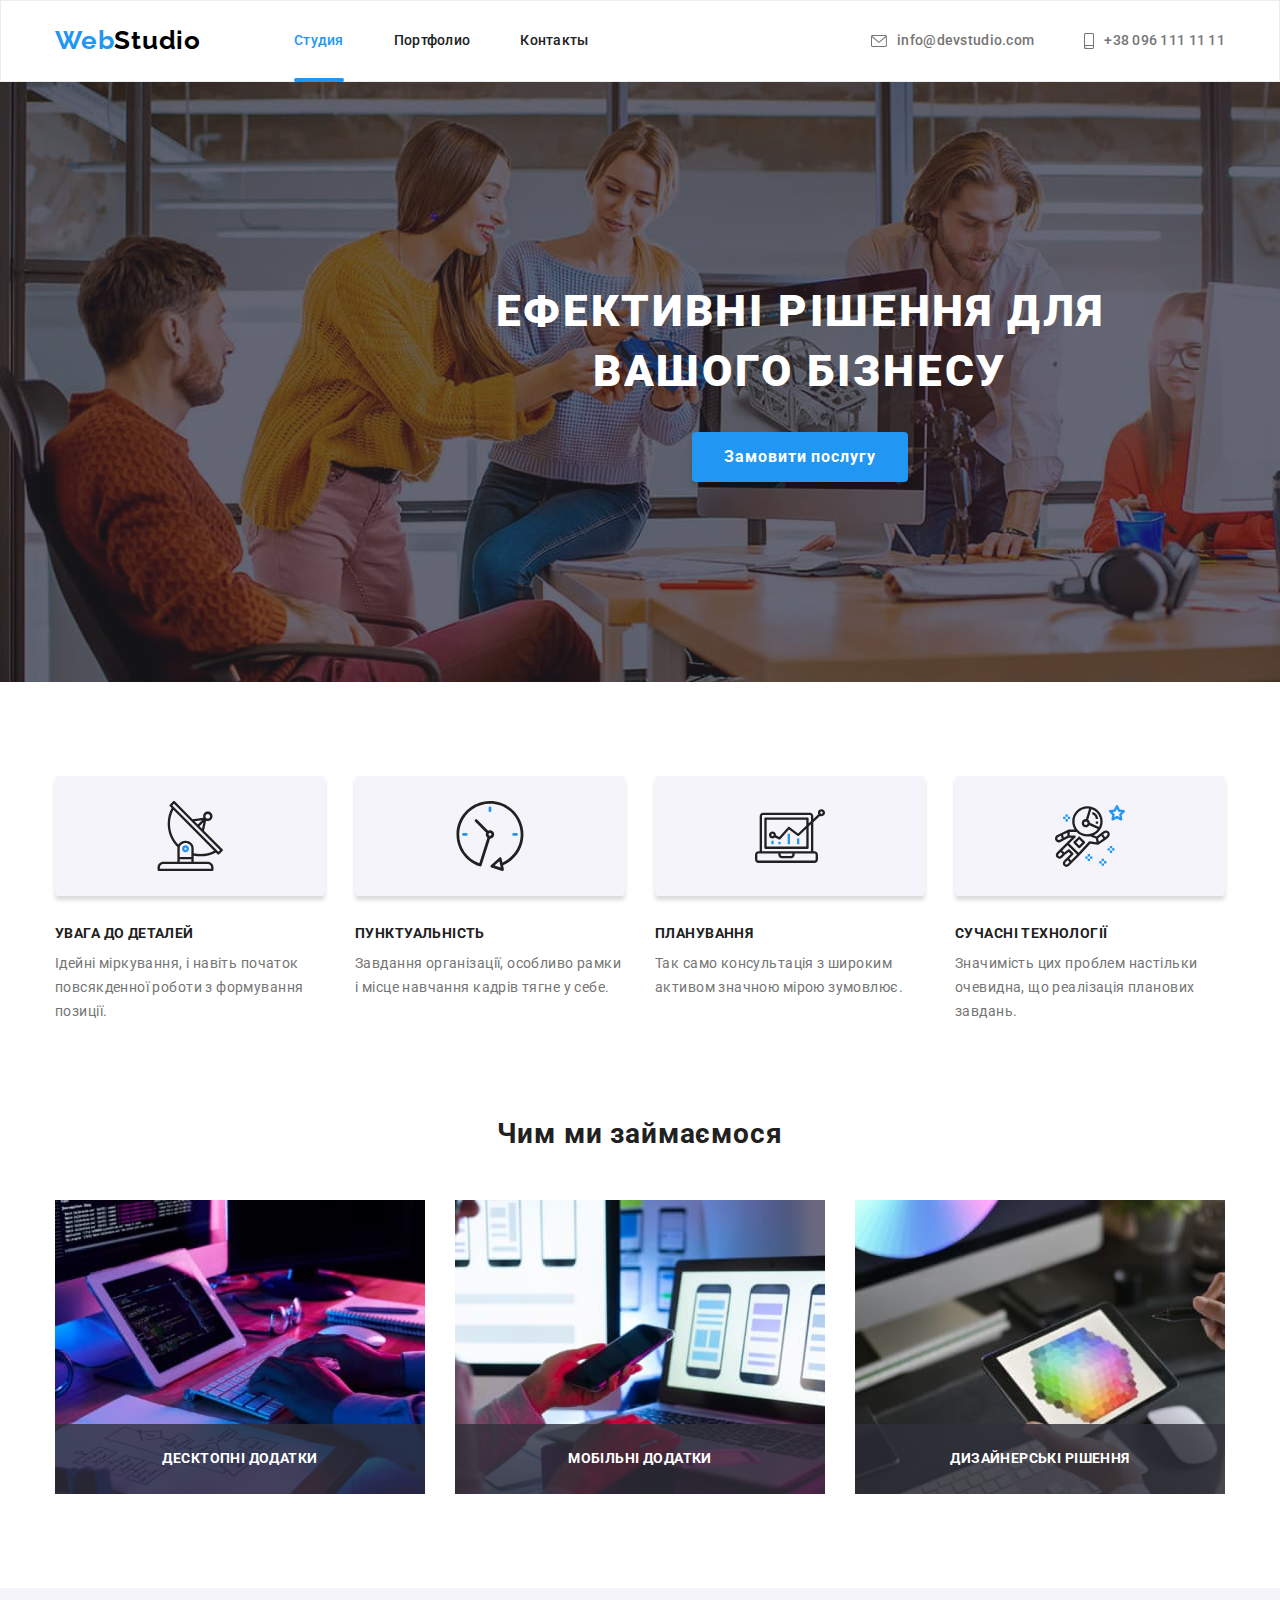
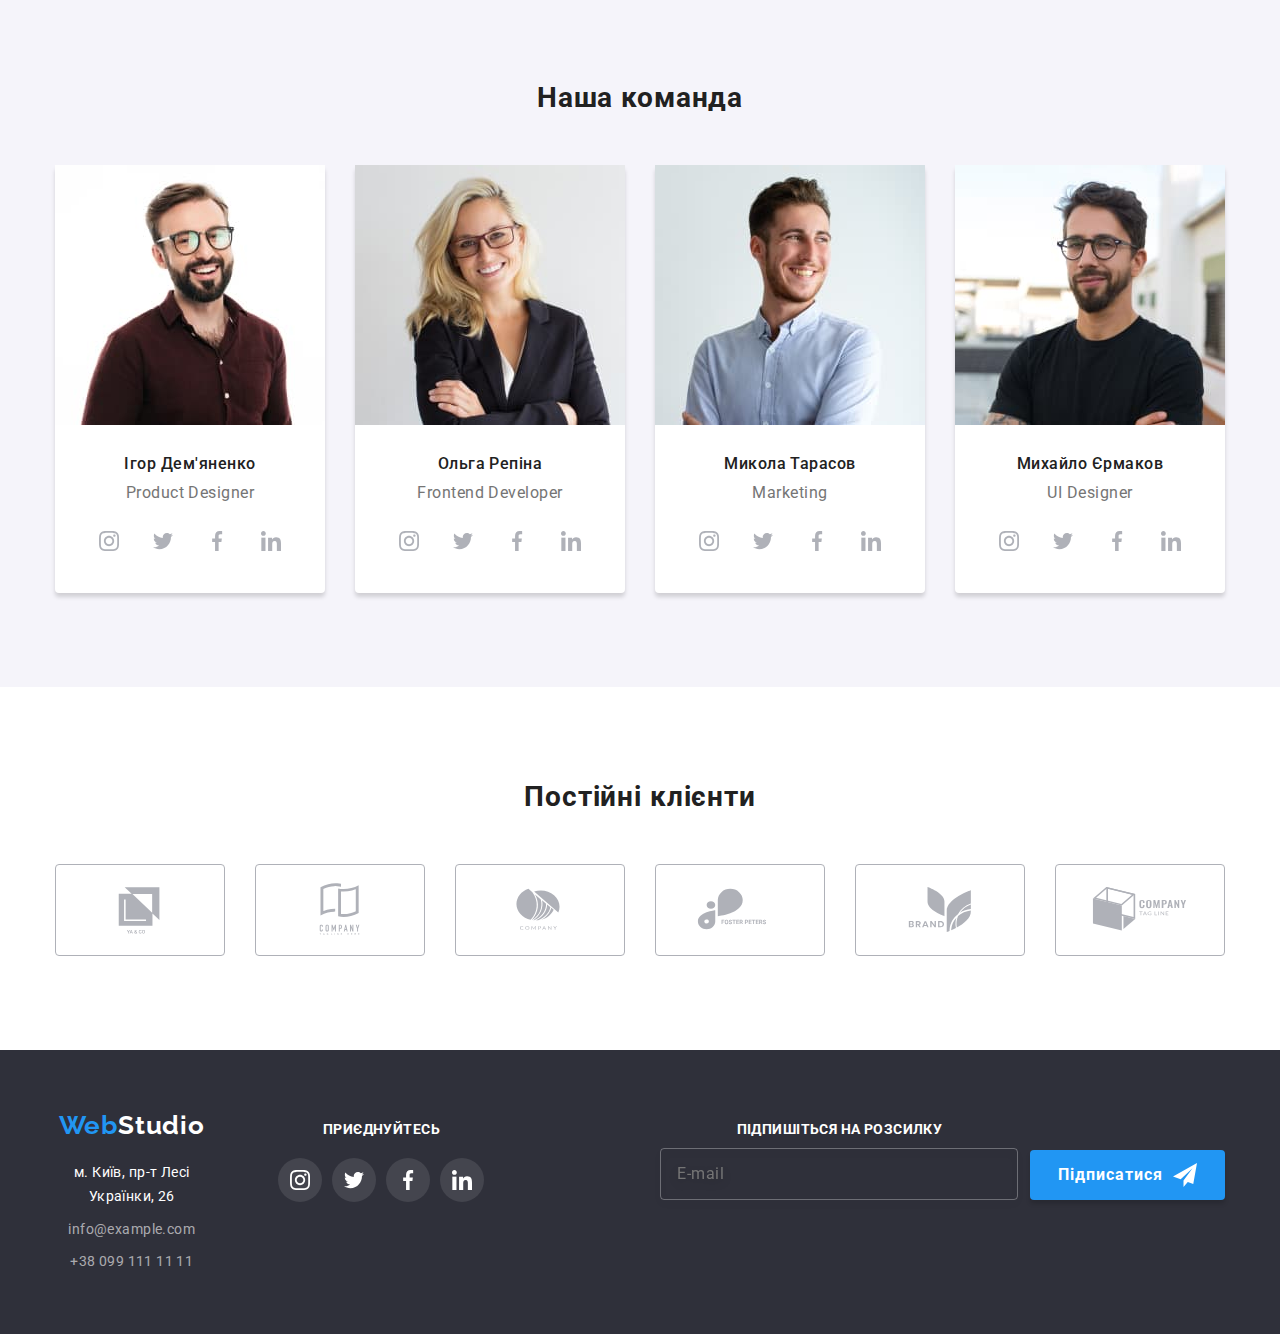
==== commit 454e0b93: "projects-img" ====
--- a/index.html
+++ b/index.html
@@ -136,7 +136,7 @@
             <li class="fetures-item">
               <div class="features__box">
                 <svg class="" width="70" height="70">
-                  <use href="./i/icon.svg#icon-astronaut-1"></use>
+                  <use href="./img/icon.svg#icon-astronaut-1"></use>
                 </svg>
               </div>
               <h3 class="features__title">СУЧАСНІ ТЕХНОЛОГІЇ</h3>
@@ -154,31 +154,28 @@
             >Чим ми займаємося</h2
           >
           <ul class="projects">
+            <li class="projects__item"><picture>
+              <source
+                srcset="./img/projects/projectdesk1@1x.jpg 1x, ./img/projects/projectdesk1@2x.jpg 2x"
+              /><img src="./img/projects/project1.jpg" alt="computer" class="project__img" width="370"
+              height="294"/>
+            </picture>
+              <p class="projects__text">Десктопні додатки</p>
+            </li>
             <li class="projects__item">
-              <img
-                src="./img/img1.jpg"
-                alt="верстак кода"
-                width="370"
-                height="294"
-              />
-              <p class="projects__text">Десктопні додатки</p>
+              <picture>
+                <source
+                  srcset="./img/projects/projectdesk2@1x.jpg 1x, ./img/projects/projectdesk2@2x.jpg 2x"
+                /><img src="./img/projects/project2.jpg" alt="phone" class="project__img" width="370"
+                height="294"/>
+              <p class="projects__text">Мобільні додатки</p>
             </li>
             <li class="projects__item">
-              <img
-                src="./img/img2.jpg"
-                alt="мобильный дизайна"
-                width="370"
-                height="294"
-              />
-              <p class="projects__text">Мобільні додатки</p>
-            </li>
-            <li class="projects__item">
-              <img
-                src="./img/img3.jpg"
-                alt="цветовая гамма"
-                width="370"
-                height="294"
-              />
+              <picture>
+                <source
+                  srcset="./img/projects/projectdesk3@1x.jpg 1x, ./img/projects/projectdesk3@2x.jpg 2x"
+                /><img src="./img/projects/project3.jpg" alt="tablet" class="project__img" width="370"
+                height="294"/>
               <p class="projects__text">Дизайнерські рішення</p>
             </li>
           </ul>
@@ -239,13 +236,21 @@
                 </ul>
               </div>
             </li>
-            <li class="team__item">
-              <img
-                src="./img/foto2.jpg"
-                alt="Ольга Репина"
-                width="450"
-                height="460"
-              />
+            <li class="team__item"><picture>
+              <source
+                srcset="./img/team/teamdesk2@1x.jpg 1x, ./img/team/teamdesk2@2x 2x"
+                media="(min-width:1200px)"
+              />
+              <source
+                srcset="./img/team/teamtab2@1x.jpg 1x, ./img/team/teamtab2@2x.jpg 2x"
+                media="(min-width:768px)"
+              />
+              <source
+                srcset="./img/team/teamtab2@1x.jpg 1x, ./img/team/teamtab2@2x.jpg 2x"
+                media="(max-width:767px)"
+              />
+              <img src="./img/team/team2.jpg" alt="man" class="team__img" />
+            </picture>
               <div class="team__cart">
                 <h3 class="team__title">Ольга Репіна</h3>
                 <p class="team__text">Frontend Developer</p>
@@ -281,13 +286,21 @@
                 </ul>
               </div>
             </li>
-            <li class="team__item">
-              <img
-                src="./img/foto3.jpg"
-                alt="Николай Тарасов"
-                width="450"
-                height="460"
-              />
+            <li class="team__item"><picture>
+              <source
+                srcset="./img/team/teamdesk3@1x.jpg 1x, ./img/team/teamdesk3@2x 2x"
+                media="(min-width:1200px)"
+              />
+              <source
+                srcset="./img/team/teamtab3@1x.jpg 1x, ./img/team/teamtab3@2x.jpg 2x"
+                media="(min-width:768px)"
+              />
+              <source
+                srcset="./img/team/teamtab3@1x.jpg 1x, ./img/team/teamtab3@2x.jpg 2x"
+                media="(max-width:767px)"
+              />
+              <img src="./img/team/team3.jpg" alt="man" class="team__img" />
+            </picture>
               <div class="team__cart">
                 <h3 class="team__title">Микола Тарасов</h3>
                 <p class="team__text">Marketing</p>
@@ -324,12 +337,21 @@
               </div>
             </li>
             <li class="team__item">
-              <img
-                src="./img/foto4.jpg"
-                alt="Михаил Ермаков"
-                width="450"
-                height="460"
-              />
+              <picture>
+                <source
+                  srcset="./img/team/teamdesk4@1x.jpg 1x, ./img/team/teamdesk4@2x 2x"
+                  media="(min-width:1200px)"
+                />
+                <source
+                  srcset="./img/team/teamtab4@1x.jpg 1x, ./img/team/teamtab4@2x.jpg 2x"
+                  media="(min-width:768px)"
+                />
+                <source
+                  srcset="./img/team/teamtab4@1x.jpg 1x, ./img/team/teamtab4@2x.jpg 2x"
+                  media="(max-width:767px)"
+                />
+                <img src="./img/team/team4.jpg" alt="man" class="team__img" />
+              </picture>
               <div class="team__cart">
                 <h3 class="team__title">Михайло Єрмаков</h3>
                 <p class="team__text">UI Designer</p>
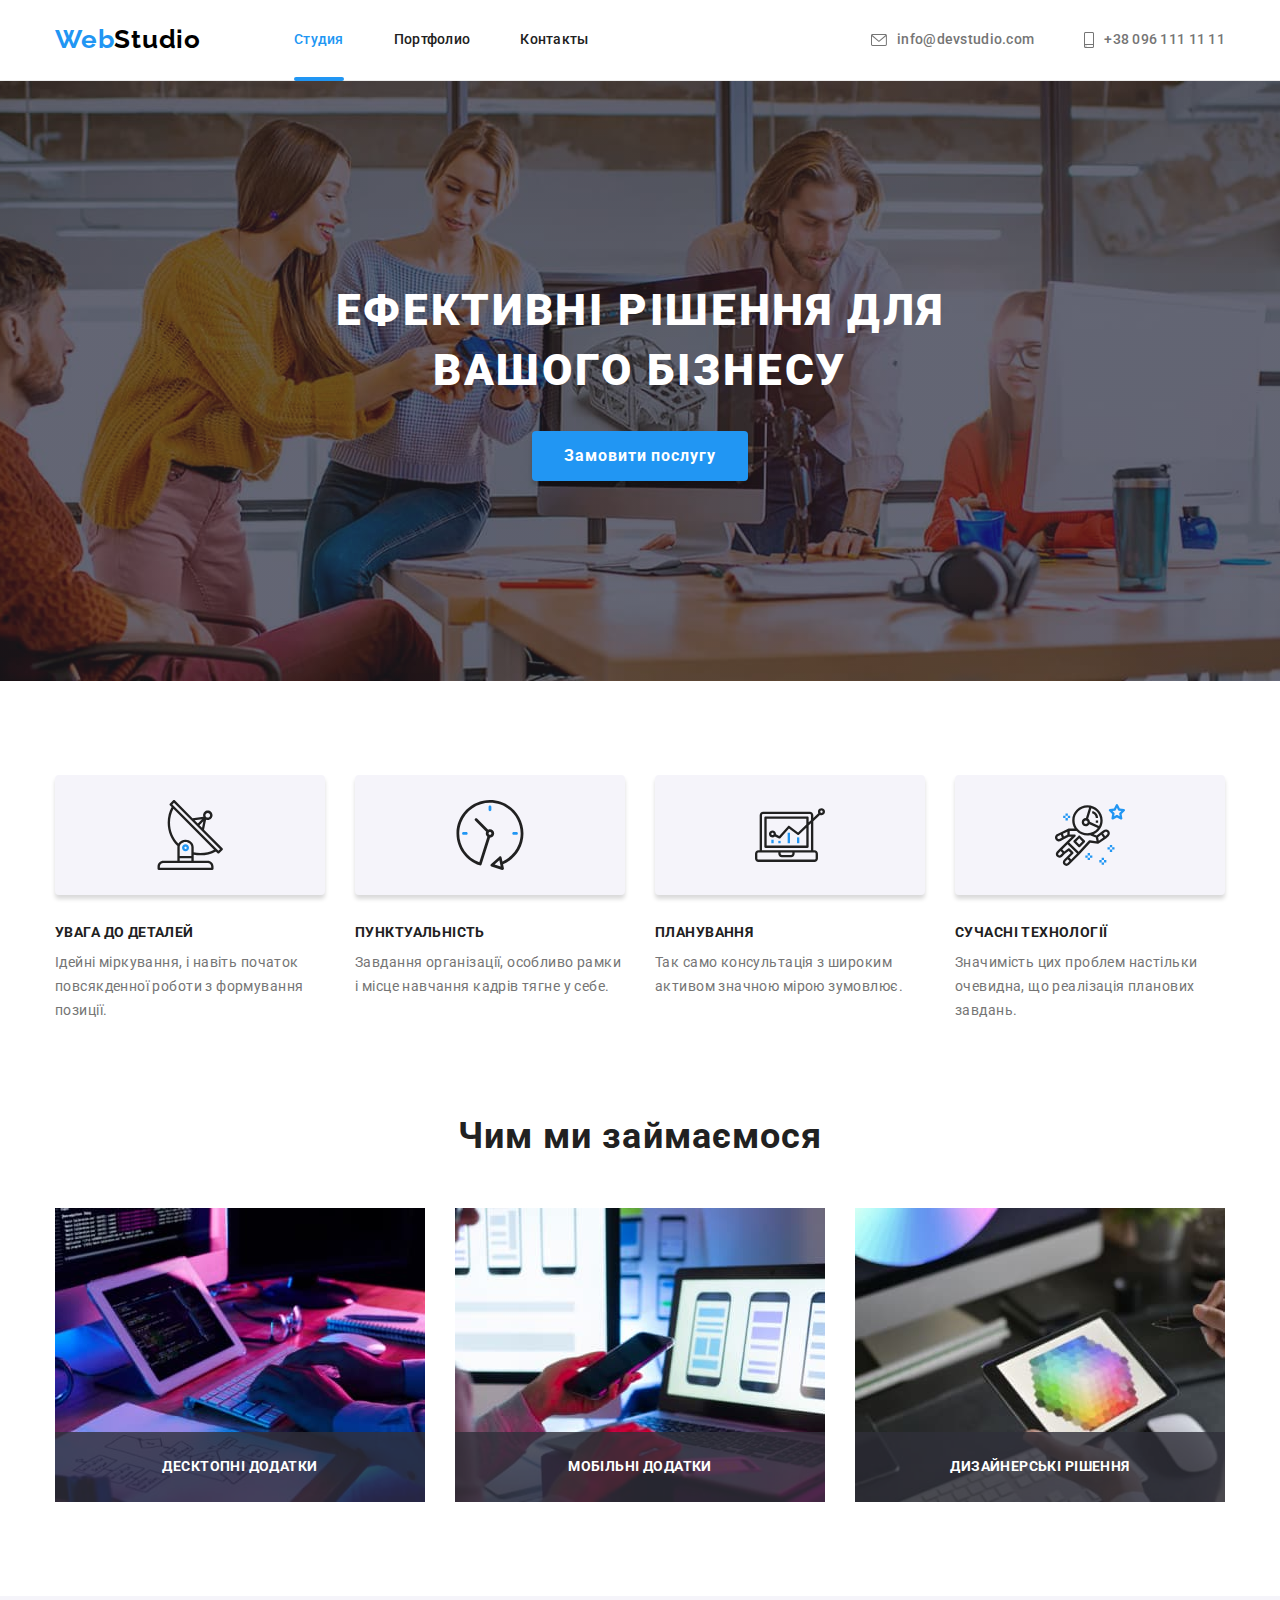
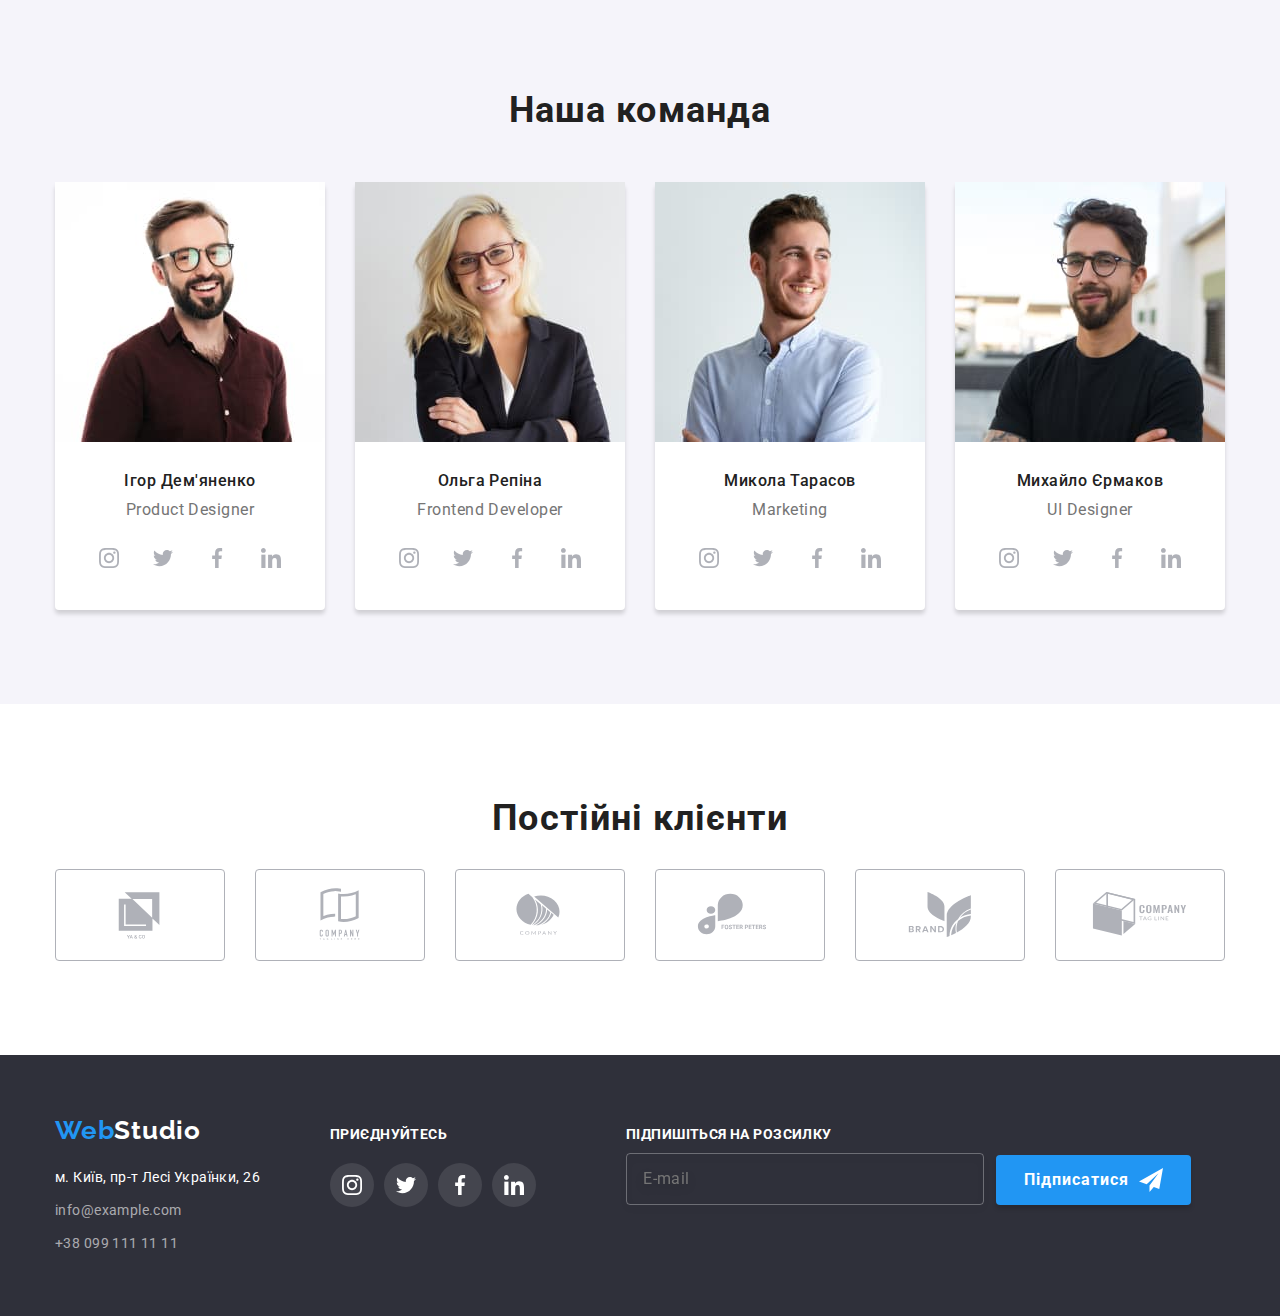
==== commit 27e313f8: "fixed bugs" ====
--- a/index.html
+++ b/index.html
@@ -30,9 +30,6 @@
         <use href="./img/icon.svg#icon-mobile_menu_40"></use>
       </svg></button>
       <div class="mobile-menu">
-        <button type="button" class="mobile-menu__close"><svg class="mobile-menu__icon" width="40" height="40">
-          <use href="./img/icon.svg#icon-mobile_close_40"></use>
-        </svg></button>
         <nav class="navigation">
           <ul class="site-nav">
             <li class="site-nav__item">
@@ -47,20 +44,20 @@
           </ul>
         </nav>
         <ul class="contacts">
-          <li>
+          <li class="contacts__item">
+            <a href="mailto:info@devstudio.com" class="contacts__link">
+              <svg class="contacts__icon" width="16" height="12">
+                <use href="./img/icon.svg#icon-envelope"></use>
+              </svg>
+              info@devstudio.com
+            </a>
+          </li>
+          <li class="contacts__item">
             <a href="tel:+380961111111" class="contacts__link contacts__link--tel">
               <svg class="contacts__icon" width="10" height="16">
                 <use href="./img/icon.svg#icon-smartphone"></use>
               </svg>
               +38 096 111 11 11
-            </a>
-          </li>
-          <li>
-            <a href="mailto:info@devstudio.com" class="contacts__link">
-              <svg class="contacts__icon" width="16" height="12">
-                <use href="./img/icon.svg#icon-envelope"></use>
-              </svg>
-              info@devstudio.com
             </a>
           </li>
         </ul>
@@ -81,6 +78,9 @@
             <a href="" class="social-contacts__link">LinkedIn</a>
           </li>
         </ul>
+        <button type="button" class="mobile-menu__close"><svg class="mobile-menu__icon" width="40" height="40">
+          <use href="./img/icon.svg#icon-mobile_close_40"></use>
+        </svg></button>
       </div>
     </div>
   </header>
@@ -157,8 +157,7 @@
             <li class="projects__item"><picture>
               <source
                 srcset="./img/projects/projectdesk1@1x.jpg 1x, ./img/projects/projectdesk1@2x.jpg 2x"
-              /><img src="./img/projects/project1.jpg" alt="computer" class="project__img" width="370"
-              height="294"/>
+              /><img src="./img/projects/project1.jpg" alt="computer" class="project__img"/>
             </picture>
               <p class="projects__text">Десктопні додатки</p>
             </li>
@@ -166,16 +165,14 @@
               <picture>
                 <source
                   srcset="./img/projects/projectdesk2@1x.jpg 1x, ./img/projects/projectdesk2@2x.jpg 2x"
-                /><img src="./img/projects/project2.jpg" alt="phone" class="project__img" width="370"
-                height="294"/>
+                /><img src="./img/projects/project2.jpg" alt="phone" class="project__img"/>
               <p class="projects__text">Мобільні додатки</p>
             </li>
             <li class="projects__item">
               <picture>
                 <source
                   srcset="./img/projects/projectdesk3@1x.jpg 1x, ./img/projects/projectdesk3@2x.jpg 2x"
-                /><img src="./img/projects/project3.jpg" alt="tablet" class="project__img" width="370"
-                height="294"/>
+                /><img src="./img/projects/project3.jpg" alt="tablet" class="project__img"/>
               <p class="projects__text">Дизайнерські рішення</p>
             </li>
           </ul>
@@ -188,7 +185,7 @@
           <ul class="team">
             <li class="team__item"><picture>
               <source
-                srcset="./img/team/teamdesk1@1x.jpg 1x, ./img/team/teamdesk1@2x 2x"
+                srcset="./img/team/teamdesk1@1x.jpg 1x, ./img/team/teamdesk1@2x.jpg 2x"
                 media="(min-width:1200px)"
               />
               <source
@@ -196,7 +193,7 @@
                 media="(min-width:768px)"
               />
               <source
-                srcset="./img/team/teamtab1@1x.jpg 1x, ./img/team/teamtab1@2x.jpg 2x"
+                srcset="./img/team/teammob1@1x.jpg 1x, ./img/team/teammob1@2x.jpg 2x"
                 media="(max-width:767px)"
               />
               <img src="./img/team/team1.jpg" alt="man" class="team__img" />
@@ -238,7 +235,7 @@
             </li>
             <li class="team__item"><picture>
               <source
-                srcset="./img/team/teamdesk2@1x.jpg 1x, ./img/team/teamdesk2@2x 2x"
+                srcset="./img/team/teamdesk2@1x.jpg 1x, ./img/team/teamdesk2@2x.jpg 2x"
                 media="(min-width:1200px)"
               />
               <source
@@ -246,7 +243,7 @@
                 media="(min-width:768px)"
               />
               <source
-                srcset="./img/team/teamtab2@1x.jpg 1x, ./img/team/teamtab2@2x.jpg 2x"
+                srcset="./img/team/teammob2@1x.jpg 1x, ./img/team/teammob2@2x.jpg 2x"
                 media="(max-width:767px)"
               />
               <img src="./img/team/team2.jpg" alt="man" class="team__img" />
@@ -288,7 +285,7 @@
             </li>
             <li class="team__item"><picture>
               <source
-                srcset="./img/team/teamdesk3@1x.jpg 1x, ./img/team/teamdesk3@2x 2x"
+                srcset="./img/team/teamdesk3@1x.jpg 1x, ./img/team/teamdesk3@2x.jpg 2x"
                 media="(min-width:1200px)"
               />
               <source
@@ -296,7 +293,7 @@
                 media="(min-width:768px)"
               />
               <source
-                srcset="./img/team/teamtab3@1x.jpg 1x, ./img/team/teamtab3@2x.jpg 2x"
+                srcset="./img/team/teammob3@1x.jpg 1x, ./img/team/teammob3@2x.jpg 2x"
                 media="(max-width:767px)"
               />
               <img src="./img/team/team3.jpg" alt="man" class="team__img" />
@@ -339,15 +336,15 @@
             <li class="team__item">
               <picture>
                 <source
-                  srcset="./img/team/teamdesk4@1x.jpg 1x, ./img/team/teamdesk4@2x 2x"
-                  media="(min-width:1200px)"
-                />
+                srcset="./img/team/teamdesk4@1x.jpg 1x, ./img/team/teamdesk4@2x.jpg 2x"
+                media="(min-width:1200px)"
+              />
                 <source
                   srcset="./img/team/teamtab4@1x.jpg 1x, ./img/team/teamtab4@2x.jpg 2x"
                   media="(min-width:768px)"
                 />
                 <source
-                  srcset="./img/team/teamtab4@1x.jpg 1x, ./img/team/teamtab4@2x.jpg 2x"
+                  srcset="./img/team/teammob4@1x.jpg 1x, ./img/team/teammob4@2x.jpg 2x"
                   media="(max-width:767px)"
                 />
                 <img src="./img/team/team4.jpg" alt="man" class="team__img" />
@@ -392,7 +389,7 @@
       </section>
       <section class="section block">
         <div class="container">
-          <h3 class="section__title">Постійні клієнти</h3>
+          <h3 class="section__title section__title--margin-bottom">Постійні клієнти</h3>
           <ul class="partners">
             <li>
               <a href="" class="partners__link">
--- a/css/main.min.css
+++ b/css/main.min.css
@@ -1 +1 @@
-body{font-family:"Roboto",sans-serif;color:#212121}h1,h2,h3,h4,h5,p{padding:0;margin:0}ul{padding:0;margin:0;list-style:none}img{display:block;max-width:100%;height:auto}a{text-decoration:none}header,section,footer{display:none}.block{display:block}.visually-hidden{position:absolute;white-space:nowrap;width:1px;height:1px;overflow:hidden;border:0;padding:0;clip:rect(0 0 0 0);-webkit-clip-path:inset(50%);clip-path:inset(50%);margin:-1px}.section__title{font-weight:700;font-size:28px;line-height:1.17;letter-spacing:.03em;text-align:center;color:#212121;margin-bottom:50px}@media screen and (min-width: 1200px){.section__title{font-weight:700;font-size:28px;line-height:1.17;letter-spacing:.03em}}.section{padding:60px 0px}@media screen and (min-width: 1200px){.section{padding:94px 0px}}.section--no-padding-top{padding-top:0}.container{padding-left:15px;padding-right:15px;margin-left:auto;margin-right:auto}@media screen and (min-width: 480px){.container{width:480px}}@media screen and (min-width: 768px){.container{width:768px}}@media screen and (min-width: 1200px){.container{width:1200px}}.logo{display:block;font-family:"Raleway";font-weight:700;font-size:26px;line-height:1.19;letter-spacing:.03em;color:#2196f3}.header__logo{padding:16px 0px}@media screen and (min-width: 768px){.header__logo{margin-right:88px;padding-top:26px;padding-bottom:26px}}@media screen and (min-width: 1200px){.header__logo{margin-right:93px;padding-top:24px;padding-bottom:25px}}.footer__logo{margin-bottom:20px}@media screen and (max-width: 767.98px){.footer__logo{display:flex;align-items:center;justify-content:center}}.logo__dark{color:#000}.logo__light{color:#fff}.navigation{display:flex}.site-nav{display:block}@media screen and (min-width: 768px){.site-nav{display:flex}}@media screen and (min-width: 768px){.site-nav .site-nav__item+.site-nav__item{margin-left:50px}}.site-nav__link{position:relative;display:block;padding-bottom:32px;font-weight:500;font-size:40px;line-height:1.17;letter-spacing:.02em;color:#212121;transition-property:color;transition-duration:250ms;transition-timing-function:cubic-bezier(0.4, 0, 0.2, 1)}.site-nav__link:not(:last-child){padding-bottom:0}@media screen and (min-width: 768px){.site-nav__link{font-weight:500;font-size:14px;line-height:1.14;letter-spacing:.02em;padding-top:32px}}.site-nav__link:hover,.site-nav__link:focus{color:#2196f3}.site-nav__link--current{color:#2196f3}@media screen and (min-width: 768px){.site-nav__link--current::after{position:absolute;display:block;content:"";width:100%;height:4px;background-color:#2196f3;border-radius:4px;left:0;bottom:-1px}}@media screen and (min-width: 768px){.contacts{display:flex;flex-direction:column-reverse}}@media screen and (min-width: 768px){.contacts{margin-left:auto}}@media screen and (min-width: 1200px){.contacts{flex-direction:row-reverse;align-items:center;gap:50px}}.contacts__link{display:flex;align-items:center;font-weight:500;font-size:24px;line-height:1.16;letter-spacing:.02em;color:#757575;transition-property:color;transition-duration:250ms;transition-timing-function:cubic-bezier(0.4, 0, 0.2, 1)}@media screen and (min-width: 768px){.contacts__link{font-weight:500;font-size:12px;line-height:1.16;letter-spacing:.02em}}@media screen and (min-width: 1200px){.contacts__link{font-weight:500;font-size:14px;line-height:1.14;letter-spacing:.02em}}.contacts__link:hover,.contacts__link:focus{color:#2196f3}@media screen and (max-width: 767.98px){.contacts__link--tel{padding-bottom:32px;font-weight:500;font-size:34px;line-height:1.13;letter-spacing:.02em;color:#2196f3}}@media screen and (min-width: 768px)and (max-width: 1199.98px){.contacts__link--tel{margin-top:10px}}.contacts__icon{margin-right:10px;fill:currentColor;transition-property:fill;transition-duration:250ms;transition-timing-function:cubic-bezier(0.4, 0, 0.2, 1)}@media screen and (max-width: 767.98px){.contacts__icon{display:none}}.social-networks{display:flex;justify-content:center;gap:10px}.social-networks__link{width:44px;height:44px;border-radius:50%;display:flex;align-items:center;justify-content:center;transition-property:background-color;transition-duration:250ms;transition-timing-function:cubic-bezier(0.4, 0, 0.2, 1)}.social-networks__link:hover,.social-networks__link:focus{background-color:#2196f3}.social-networks__icon{width:20px;height:20px;fill:#afb1b8;transition-property:fill;transition-duration:250ms;transition-timing-function:cubic-bezier(0.4, 0, 0.2, 1)}.social-networks__link:hover .social-networks__icon,.social-networks__link:focus .social-networks__icon{fill:#fff}.social-networks--icon-color{fill:#fff}.social-networks--background-color{background-color:rgba(255,255,255,.1)}.social-contacts__list{display:flex;flex-wrap:wrap;align-items:center;margin-left:-10px}@media screen and (min-width: 768px){.social-contacts__list{display:none}}.social-contacts__link{display:flex;font-weight:500;font-size:18px;line-height:1.22;letter-spacing:.02em;margin-top:64px;padding-right:10px;margin-left:10px;color:#2196f3;border-right:1px solid rgba(33,33,33,.2)}.social-contacts__link:not(:last-child){border-right:none}.address{flex-grow:1}.address__list .address__item+.address__item{margin-top:9px}.address__street{display:inline-block;font-style:normal;font-size:14px;line-height:1.71;letter-spacing:.03em;color:#fff;transition-property:color;transition-duration:250ms;transition-timing-function:cubic-bezier(0.4, 0, 0.2, 1)}@media screen and (max-width: 767.98px){.address__street{display:flex;align-items:center;justify-content:center}}.address__street:hover,.address__street:focus{color:#2196f3}.address__link{display:inline-block;font-style:normal;font-size:14px;line-height:1.71;letter-spacing:.03em;color:rgba(255,255,255,.6);transition-property:color;transition-duration:250ms;transition-timing-function:cubic-bezier(0.4, 0, 0.2, 1)}@media screen and (max-width: 767.98px){.address__link{display:flex;justify-content:center}}.address__link:hover,.address__link:focus{color:#2196f3}.subscribe__form{display:block}@media screen and (min-width: 1200px){.subscribe__form{display:flex;align-items:flex-end;margin-left:90px}}.subscribe__title{font-size:14px;line-height:1.14;letter-spacing:.03em;text-transform:uppercase;color:#fff;margin-bottom:10px}@media screen and (max-width: 1199.98px){.subscribe__title{text-align:center;margin-top:60px}}.subscribe__input{width:100%;border:1px solid rgba(255,255,255,.3);filter:drop-shadow(0px 4px 4px rgba(0, 0, 0, 0.15));border-radius:4px;background-color:rgba(0,0,0,0);font-weight:400;font-size:16px;line-height:1.25;letter-spacing:.03em;display:flex;align-items:center;color:rgba(255,255,255,.6);outline:none;padding:15px 16px;transition:border 250ms cubic-bezier(0.4, 0, 0.2, 1)}@media screen and (max-width: 767.98px){.subscribe__input{max-width:450px;margin-bottom:20px}}@media screen and (min-width: 768px)and (max-width: 1199.98px){.subscribe__input{width:450px;margin-bottom:20px;margin-left:auto;margin-right:auto}}@media screen and (min-width: 1200px){.subscribe__input{width:358px}}.subscribe__input:focus{border:1px solid #2196f3}.subscribe__btn{height:50px;background:#2196f3;box-shadow:0px 4px 4px rgba(0,0,0,.15);border-radius:4px;border:rgba(0,0,0,0);font-weight:700;font-size:16px;line-height:1.87;letter-spacing:.06em;padding:10px 28px;color:#fff;cursor:pointer;display:flex;align-items:center;margin-left:12px;transition:background-color cubic-bezier(0.4, 0, 0.2, 1)}@media screen and (max-width: 1199.98px){.subscribe__btn{margin-left:auto;margin-right:auto}}.subscribe__btn:hover,.subscribe__btn:focus{background-color:#188ce8}.subscribe__icon{margin-left:10px}.backdrop{position:fixed;width:100%;height:100%;top:0;left:0;background:rgba(0,0,0,.2);visibility:visible;transition:opacity 250ms cubic-bezier(0.4, 0, 0.2, 1),visibility 250ms cubic-bezier(0.4, 0, 0.2, 1)}.is-hidden{opacity:0;visibility:hidden;pointer-events:none}.no-scroll{overflow:hidden}.backdrop.is-hidden .modal{transform:translate(-50%, -50%) scale(0) rotate(-180deg);min-height:0}.btn-close{position:absolute;display:flex;justify-content:center;top:8px;right:8px;width:30px;height:30px;background:#fff;border:1px solid rgba(0,0,0,.1);border-radius:50%;cursor:pointer;padding-top:5px}.modal{position:absolute;top:50%;left:50%;transform:translate(-50%, -50%) scale(1) rotate(0);transition:transform 250ms cubic-bezier(0.4, 0, 0.2, 1),min-height 250ms cubic-bezier(0.4, 0, 0.2, 1);width:450px;max-height:100%;background-color:#fff;border-radius:4px}@media screen and (min-width: 1200px){.modal{width:528px;min-height:581px}}.modal__form{padding:40px}.modal__form-title{font-weight:700;font-size:20px;line-height:1.15;letter-spacing:.03em;text-align:center;margin-bottom:12px}.modal__form-label{position:relative;display:flex;flex-direction:column;font-weight:400;font-size:12px;line-height:1.16;letter-spacing:.01em;color:#757575;margin-bottom:10px}.modal__form-label-last{margin-bottom:0}.modal__form-icon{position:absolute;bottom:10px;left:12px}.modal__form-input{margin-top:4px;padding-left:42px;height:40px;width:100%;border:1px solid rgba(33,33,33,.2);border-radius:4px;transition:border 250ms cubic-bezier(0.4, 0, 0.2, 1)}.modal__form-input:focus,.modal__form-comment:focus{border:1px solid #2196f3;outline:none}.modal__form-input:focus+.modal__form-icon{fill:#2196f3;transition:fill 250ms cubic-bezier(0.4, 0, 0.2, 1)}.modal__form-comment{margin-top:4px;padding:16px 12px;height:120px;width:100%;border:1px solid rgba(33,33,33,.2);border-radius:4px;resize:none}.modal__form-label-checkbox{display:flex;justify-content:center;align-items:center;font-weight:400;font-size:12px;line-height:1.16;letter-spacing:.03em;color:#757575;margin-top:20px;cursor:pointer}@media screen and (min-width: 1200px){.modal__form-label-checkbox{font-weight:400;font-size:14px;line-height:1.71;letter-spacing:.03em}}.modal__form-label-checkbox-icon{display:flex;align-items:center;justify-content:center;width:16px;height:15px;margin-right:9px;border:2px solid #212121;border-radius:2px;transition:background-color;transition-duration:250ms;transition-timing-function:cubic-bezier(0.4, 0, 0.2, 1)}.modal__form-checkbox:checked+.modal__form-label-checkbox-icon{border-color:rgba(0,0,0,0);background-color:#2196f3}.modal__form-checkbox{position:absolute;width:1px;height:1px;margin:-1px;border:0;padding:0;white-space:nowrap;-webkit-clip-path:inset(100%);clip-path:inset(100%);clip:rect(0 0 0 0);overflow:hidden}.modal__form-label-checkbox-link{margin-left:5px;color:#2196f3}.modal__form-button{display:block;margin:0 auto;margin-top:40px;padding:10px 52px;background:#2196f3;box-shadow:0px 4px 4px rgba(0,0,0,.15);border:rgba(0,0,0,0);border-radius:4px;font-weight:700;font-size:16px;line-height:1.87;letter-spacing:.06em;color:#fff;cursor:pointer;transition:box-shadow,background-color;transition-duration:250ms;transition-timing-function:cubic-bezier(0.4, 0, 0.2, 1)}.modal__form-button:hover,.modal__form-button:focus{background-color:#188ce8;box-shadow:0px 4px 4px rgba(0,0,0,.15);border-radius:4px}.buttons{font-weight:500;font-size:16px;line-height:1.62;letter-spacing:.03em;color:#212121;padding:6px 22px;text-align:center;cursor:pointer;background-color:#f5f4fa;border-radius:4px;border:none;transition-property:color,background-color,box-shadow,border-radius;transition-duration:250ms;transition-timing-function:cubic-bezier(0.4, 0, 0.2, 1)}.buttons:hover,.buttons:focus{color:#fff;background-color:#2196f3;border-radius:4px;box-shadow:0px 4px 4px rgba(0,0,0,.15)}.buttons__list{display:flex;justify-content:flex-start;flex-wrap:wrap;margin-bottom:40px;gap:8px}@media screen and (min-width: 768px){.buttons__list{justify-content:center;margin-bottom:30px}}@media screen and (min-width: 1200px){.buttons__list{justify-content:center;margin-bottom:50px}}.cards{display:flex;flex-wrap:wrap;flex-direction:column;gap:30px}@media screen and (min-width: 768px){.cards{justify-content:space-between;flex-direction:row}}.cards__item{width:354px}.cards__link{display:block;transition-property:box-shadow,border-radius;transition-duration:250ms;transition-timing-function:cubic-bezier(0.4, 0, 0.2, 1)}@media screen and (min-width: 768px){.cards__link{display:flex;flex-direction:column;height:100%}}.cards__link:hover,.cards__link:focus{box-shadow:0px 1px 1px rgba(0,0,0,.12),0px 4px 4px rgba(0,0,0,.06),1px 4px 6px rgba(0,0,0,.16)}.cards__link:hover .cards__overley-text,.cards__link:focus .cards__overley-text{transform:translateY(0)}.cards__title{padding:20px 24px;border:1px solid #eee;border-top:none}@media screen and (min-width: 768px){.cards__title{flex-grow:1}}.cards__name{font-weight:700;font-size:18px;line-height:2;letter-spacing:.06em;color:#212121}.cards__project{margin-top:4px;font-size:16px;line-height:1.88;letter-spacing:.03em;color:#757575}.cards__overley{position:relative;overflow:hidden}.cards__overley-text{position:absolute;left:0;bottom:0;width:100%;transform:translateY(101%);transition:transform 250ms cubic-bezier(0.4, 0, 0.2, 1);z-index:0;display:flex;justify-content:center;align-items:center;background:rgba(33,150,243,.9);height:294px;padding:0px 24px;font-weight:400;font-size:18px;line-height:1.56;letter-spacing:.03em;color:#fff}@media screen and (max-width: 767.98px){.mobile-menu{position:fixed;display:flex;flex-direction:column;justify-content:space-between;z-index:1;top:0;left:0;width:100%;height:100%;padding:48px 40px;background-color:#fff;transform:translateX(100%);transition:transform 250ms linear cubic-bezier(0.4, 0, 0.2, 1)}}@media screen and (min-width: 768px){.mobile-menu{display:flex;align-items:center;width:100%}}@media screen and (max-width: 767.98px){.mobile-menu.is-open{transform:translateX(0)}}.mobile-menu__open{display:block;padding-top:9px;padding-right:15px;background-color:#fff;border:none;cursor:pointer}@media screen and (min-width: 768px){.mobile-menu__open{display:none}}.mobile-menu__close{background-color:#fff;display:block;padding-top:9px;padding-right:15px;margin-left:auto;border:none;cursor:pointer}@media screen and (min-width: 768px){.mobile-menu__close{display:none}}.mobile-menu__icon{background-color:#fff;border:none;cursor:pointer}.mobile-menu__icon:hover{fill:#2196f3}.header__container{display:flex;align-items:center}@media screen and (max-width: 767.98px){.header__container{justify-content:space-between}}.header{border:1px solid #ececec}.hero{width:100%;padding-top:118px;padding-bottom:118px;height:400px;background:#c4c4c4;text-align:center;margin-left:auto;margin-right:auto;background-image:linear-gradient(rgba(47, 48, 58, 0.4), rgba(47, 48, 58, 0.4)),url(../img/hero/hero-mobile.jpg);background-position:center;background-repeat:no-repeat;background-size:cover}@media screen and (min-device-pixel-ratio: 2),screen and (-webkit-min-device-pixel-ratio: 2),screen and (min-resolution: 192dpi),screen and (min-resolution: 2dppx){.hero{background-image:linear-gradient(rgba(47, 48, 58, 0.4), rgba(47, 48, 58, 0.4)),url(../img/hero/hero-mobile@2x.jpg)}}@media screen and (min-width: 768px){.hero{background-image:linear-gradient(rgba(47, 48, 58, 0.4), rgba(47, 48, 58, 0.4)),url(../img/hero/hero-tablet.jpg)}}@media screen and (min-width: 768px)and (min-device-pixel-ratio: 2),screen and (min-width: 768px)and (-webkit-min-device-pixel-ratio: 2),screen and (min-width: 768px)and (min-resolution: 192dpi),screen and (min-width: 768px)and (min-resolution: 2dppx){.hero{background-image:linear-gradient(rgba(47, 48, 58, 0.4), rgba(47, 48, 58, 0.4)),url(../img/hero/hero-tablet@2x.jpg)}}@media screen and (min-width: 1200px){.hero{background-image:linear-gradient(rgba(47, 48, 58, 0.4), rgba(47, 48, 58, 0.4)),url(../img/hero/hero-desktop.jpg)}}@media screen and (min-width: 1200px)and (min-device-pixel-ratio: 2),screen and (min-width: 1200px)and (-webkit-min-device-pixel-ratio: 2),screen and (min-width: 1200px)and (min-resolution: 192dpi),screen and (min-width: 1200px)and (min-resolution: 2dppx){.hero{background-image:linear-gradient(rgba(47, 48, 58, 0.4), rgba(47, 48, 58, 0.4)),url(../img/hero/hero-desktop@2x.jpg)}}@media screen and (min-width: 768px){.hero{width:768px}}@media screen and (min-width: 1200px){.hero{padding-top:200px;padding-bottom:200px;width:1600px;height:600px}}.hero__title{font-weight:900;font-size:26px;line-height:1.62;letter-spacing:.06em;text-align:center;text-transform:uppercase;margin-left:auto;margin-right:auto;text-transform:uppercase;color:#fff}@media screen and (min-width: 1200px){.hero__title{max-width:696px;font-weight:900;font-size:44px;line-height:1.36;letter-spacing:.06em}}.hero__button{font-family:inherit;font-weight:700;font-size:16px;line-height:1.88;letter-spacing:.06em;cursor:pointer;text-align:center;border-radius:4px;padding:10px 24px;margin-top:30px;color:#fff;background-color:#2196f3;box-shadow:0px 4px 4px rgba(0,0,0,.15);border-radius:4px;border:none;transition-property:color,background-color;transition-duration:250ms;transition-timing-function:cubic-bezier(0.4, 0, 0.2, 1)}@media screen and (min-width: 1200px){.hero__button{padding:10px 32px}}.hero__button:hover,.hero__button:focus{color:#fff;background-color:#2196f3}.hero__button:active{color:#2196f3;background-color:#fff}.features{display:block;gap:30px}@media screen and (min-width: 768px){.features{display:flex;flex-wrap:wrap}}@media screen and (min-width: 1200px){.features{flex-wrap:nowrap}}.features__box{width:100%;height:120px;display:flex;align-items:center;justify-content:center;background-color:#f5f4fa;border-width:270px;border-radius:4px;box-shadow:0px 4px 4px rgba(0,0,0,.15);margin-bottom:30px}@media screen and (min-width: 768px)and (max-width: 1199.98px){.features__box{width:354px}}@media screen and (min-width: 1200px){.features__box{width:270px}}@media screen and (min-width: 768px)and (max-width: 1199.98px){.fetures-item{width:calc(50% - 15px)}}.features__title{font-weight:700;font-size:14px;line-height:1.14;letter-spacing:.03em;text-transform:uppercase;color:#212121}@media screen and (max-width: 767.98px){.features__title{text-align:center}}.features__text{margin-top:10px;font-weight:400;font-size:14px;line-height:1.71;letter-spacing:.03em;color:#757575}@media screen and (max-width: 1199.98px){.section__title--project{display:none}}.projects{display:flex;gap:30px}@media screen and (max-width: 1199.98px){.projects{display:none}}.projects__item{position:relative}.projects__text{position:absolute;left:0;bottom:0;width:100%;display:flex;justify-content:center;align-items:center;height:70px;background:rgba(47,48,58,.8);font-weight:700;font-size:14px;line-height:1.14;letter-spacing:.03em;text-transform:uppercase;color:#fff}.team--bacground-color{background:#f5f4fa}.team{display:flex;flex-wrap:wrap;justify-content:space-between;gap:30px}@media screen and (max-width: 767.98px){.team{justify-content:center}}.team__item{width:100%;background-color:#fff;border-width:100%;border-radius:4px;box-shadow:0px 4px 4px rgba(0,0,0,.15)}@media screen and (min-width: 768px){.team__item{width:354px;border-width:354px}}@media screen and (min-width: 1200px){.team__item{width:270px;border-width:270px}}.team__cart{padding-top:30px;padding-bottom:30px}.team__title{font-weight:500;font-size:16px;line-height:1.18;letter-spacing:.03em;text-align:center;color:#212121}.team__text{margin-top:10px;margin-bottom:16px;font-size:16px;line-height:1.18;letter-spacing:.03em;text-align:center;color:#757575}.partners{display:flex;flex-wrap:wrap;align-items:center;justify-content:center;gap:30px}.partners__link{width:210px;height:92px;display:flex;align-items:center;justify-content:center;border:1px solid #afb1b8;border-radius:4px;transition-property:border-color;transition-duration:250ms;transition-timing-function:cubic-bezier(0.4, 0, 0.2, 1)}@media screen and (min-width: 768px){.partners__link{width:226px}}@media screen and (min-width: 1200px){.partners__link{width:170px}}.partners__link:hover,.partners__link:focus{border:1px solid #2196f3}.partners__icon{fill:#afb1b8;transition-property:fill;transition-duration:250ms;transition-timing-function:cubic-bezier(0.4, 0, 0.2, 1)}.partners__link:hover .partners__icon,.partners__link:focus .partners__icon{fill:#2196f3;border-color:#2196f3}.footer{padding-top:60px;padding-bottom:60px;background:#2f303a}.footer__container{display:block;text-align:center}@media screen and (min-width: 768px)and (max-width: 1199.98px){.footer__container{display:flex;flex-wrap:wrap;flex-direction:row;justify-content:space-around}}@media screen and (min-width: 1200px){.footer__container{display:flex;align-items:baseline}}@media screen and (max-width: 767.98px){.footer__box{margin-top:60px}}@media screen and (min-width: 768px){.footer__box{margin-right:86px}}@media screen and (min-width: 1200px){.footer__box{margin-left:70px}}.footer__title{font-weight:700;font-size:14px;line-height:1.14;letter-spacing:.03em;font-style:normal;text-transform:uppercase;color:#fff;margin-bottom:20px}@media screen and (max-width: 1199.98px){.footer__title{text-align:center}}.footer__item{display:flex;justify-content:center;gap:10px}/*# sourceMappingURL=main.min.css.map */+body{font-family:"Roboto",sans-serif;color:#212121}h1,h2,h3,h4,h5,p{padding:0;margin:0}ul{padding:0;margin:0;list-style:none}img{display:block;max-width:100%;height:auto}a{text-decoration:none}header,section,footer{display:none}.block{display:block}.visually-hidden{position:absolute;white-space:nowrap;width:1px;height:1px;overflow:hidden;border:0;padding:0;clip:rect(0 0 0 0);-webkit-clip-path:inset(50%);clip-path:inset(50%);margin:-1px}.section__title{font-weight:700;font-size:28px;line-height:1.17;letter-spacing:.03em;text-align:center;color:#212121;margin-bottom:50px}@media screen and (min-width: 1200px){.section__title{font-weight:700;font-size:36px;line-height:1.16;letter-spacing:.03em}}.section{padding:60px 0px}@media screen and (min-width: 1200px){.section{padding:94px 0px}}.section--no-padding-top{padding-top:0}@media screen and (max-width: 1199.98px){.section--no-padding-top{padding-bottom:0}}.section__title--margin-bottom{margin-bottom:30px}.container{padding-left:15px;padding-right:15px;margin-left:auto;margin-right:auto}@media screen and (min-width: 480px){.container{width:480px}}@media screen and (min-width: 768px){.container{width:768px}}@media screen and (min-width: 1200px){.container{width:1200px}}.logo{display:block;font-family:"Raleway";font-weight:700;font-size:26px;line-height:1.19;letter-spacing:.03em;color:#2196f3}.header__logo{padding:16px 0px}@media screen and (min-width: 768px){.header__logo{margin-right:88px;padding-top:26px;padding-bottom:26px}}@media screen and (min-width: 1200px){.header__logo{margin-right:93px;padding-top:24px;padding-bottom:25px}}.footer__logo{margin-bottom:20px}@media screen and (max-width: 767.98px){.footer__logo{display:flex;align-items:center;justify-content:center}}.logo__dark{color:#000}.logo__light{color:#fff}.navigation{display:flex}.site-nav{display:block}@media screen and (min-width: 768px){.site-nav{display:flex}}@media screen and (min-width: 768px){.site-nav .site-nav__item+.site-nav__item{margin-left:50px}}@media screen and (max-width: 767.98px){.site-nav__item{margin-bottom:32px}.site-nav__item:last-child{margin-bottom:0}}.site-nav__link{position:relative;display:block;font-weight:500;font-size:40px;line-height:1.17;letter-spacing:.02em;color:#212121;transition-property:color;transition-duration:250ms;transition-timing-function:cubic-bezier(0.4, 0, 0.2, 1)}@media screen and (min-width: 768px){.site-nav__link{font-weight:500;font-size:14px;line-height:1.14;letter-spacing:.02em;padding-top:32px;padding-bottom:32px}}.site-nav__link:hover,.site-nav__link:focus{color:#2196f3}.site-nav__link--current{color:#2196f3}@media screen and (min-width: 768px){.site-nav__link--current::after{position:absolute;display:block;content:"";width:100%;height:4px;background-color:#2196f3;border-radius:4px;left:0;bottom:-1px}}.contacts{display:flex;flex-direction:column-reverse}@media screen and (max-width: 767.98px){.contacts{margin-top:auto}}@media screen and (min-width: 768px){.contacts{flex-direction:column;margin-left:auto}}@media screen and (min-width: 1200px){.contacts{flex-direction:row;align-items:center;gap:50px}}.contacts__item{display:block}@media screen and (max-width: 767.98px){.contacts__item{margin-bottom:32px}.contacts__item:first-child{margin-bottom:0}}@media screen and (min-width: 768px)and (max-width: 1199.98px){.contacts__item{margin-bottom:10px}.contacts__item:last-child{margin-bottom:0}}.contacts__link{display:flex;align-items:center;font-weight:500;font-size:24px;line-height:1.16;letter-spacing:.02em;color:#757575;transition-property:color;transition-duration:250ms;transition-timing-function:cubic-bezier(0.4, 0, 0.2, 1)}@media screen and (min-width: 768px){.contacts__link{font-weight:500;font-size:12px;line-height:1.16;letter-spacing:.02em}}@media screen and (min-width: 1200px){.contacts__link{font-weight:500;font-size:14px;line-height:1.14;letter-spacing:.02em}}.contacts__link:hover,.contacts__link:focus{color:#2196f3}@media screen and (max-width: 767.98px){.contacts__link--tel{font-weight:500;font-size:34px;line-height:1.13;letter-spacing:.02em;color:#2196f3}}.contacts__icon{margin-right:10px;fill:currentColor;transition-property:fill;transition-duration:250ms;transition-timing-function:cubic-bezier(0.4, 0, 0.2, 1)}@media screen and (max-width: 767.98px){.contacts__icon{display:none}}.social-networks{display:flex;justify-content:center;gap:10px}.social-networks__link{width:44px;height:44px;border-radius:50%;display:flex;align-items:center;justify-content:center;transition-property:background-color;transition-duration:250ms;transition-timing-function:cubic-bezier(0.4, 0, 0.2, 1)}.social-networks__link:hover,.social-networks__link:focus{background-color:#2196f3}.social-networks__icon{width:20px;height:20px;fill:#afb1b8;transition-property:fill;transition-duration:250ms;transition-timing-function:cubic-bezier(0.4, 0, 0.2, 1)}.social-networks__link:hover .social-networks__icon,.social-networks__link:focus .social-networks__icon{fill:#fff}.social-networks--icon-color{fill:#fff}.social-networks--background-color{background-color:rgba(255,255,255,.1)}.social-contacts__list{display:flex;flex-wrap:wrap;align-items:center;margin-top:64px;margin-left:-10px}@media screen and (min-width: 768px){.social-contacts__list{display:none}}.social-contacts__link{display:flex;font-weight:500;font-size:18px;line-height:1.22;letter-spacing:.02em;padding-right:10px;margin-left:10px;color:#2196f3;border-right:1px solid rgba(33,33,33,.2)}.social-contacts__link:not(:last-child){border-right:none}.address__list .address__item+.address__item{margin-top:9px}.address__street{display:inline-block;font-style:normal;font-size:14px;line-height:1.71;letter-spacing:.03em;color:#fff;transition-property:color;transition-duration:250ms;transition-timing-function:cubic-bezier(0.4, 0, 0.2, 1)}@media screen and (max-width: 767.98px){.address__street{display:flex;align-items:center;justify-content:center}}.address__street:hover,.address__street:focus{color:#2196f3}.address__link{display:inline-block;font-style:normal;font-size:14px;line-height:1.71;letter-spacing:.03em;color:rgba(255,255,255,.6);transition-property:color;transition-duration:250ms;transition-timing-function:cubic-bezier(0.4, 0, 0.2, 1)}@media screen and (max-width: 767.98px){.address__link{display:flex;justify-content:center}}.address__link:hover,.address__link:focus{color:#2196f3}.subscribe__form{display:block}@media screen and (max-width: 1199.98px){.subscribe__form{margin-top:60px}}@media screen and (min-width: 1200px){.subscribe__form{display:flex;align-items:flex-end;margin-left:90px}}.subscribe__title{font-size:14px;line-height:1.14;letter-spacing:.03em;text-transform:uppercase;color:#fff;margin-bottom:10px}.subscribe__input{width:100%;border:1px solid rgba(255,255,255,.3);filter:drop-shadow(0px 4px 4px rgba(0, 0, 0, 0.15));border-radius:4px;background-color:rgba(0,0,0,0);font-weight:400;font-size:16px;line-height:1.25;letter-spacing:.03em;display:flex;align-items:center;color:rgba(255,255,255,.6);outline:none;padding:15px 16px;transition:border 250ms cubic-bezier(0.4, 0, 0.2, 1)}@media screen and (max-width: 767.98px){.subscribe__input{max-width:450px;margin-bottom:20px}}@media screen and (min-width: 768px)and (max-width: 1199.98px){.subscribe__input{width:450px;margin-bottom:20px;margin-left:auto;margin-right:auto}}@media screen and (min-width: 1200px){.subscribe__input{width:358px}}.subscribe__input:focus{border:1px solid #2196f3}.subscribe__btn{height:50px;background:#2196f3;box-shadow:0px 4px 4px rgba(0,0,0,.15);border-radius:4px;border:rgba(0,0,0,0);font-weight:700;font-size:16px;line-height:1.87;letter-spacing:.06em;padding:10px 28px;color:#fff;cursor:pointer;display:flex;align-items:center;margin-left:12px;transition:background-color cubic-bezier(0.4, 0, 0.2, 1)}@media screen and (max-width: 1199.98px){.subscribe__btn{margin-left:auto;margin-right:auto}}.subscribe__btn:hover,.subscribe__btn:focus{background-color:#188ce8}.subscribe__icon{margin-left:10px}.backdrop{position:fixed;width:100%;height:100%;top:0;left:0;background:rgba(0,0,0,.2);visibility:visible;transition:opacity 250ms cubic-bezier(0.4, 0, 0.2, 1),visibility 250ms cubic-bezier(0.4, 0, 0.2, 1)}.is-hidden{opacity:0;visibility:hidden;pointer-events:none}.no-scroll{overflow:hidden}.backdrop.is-hidden .modal{transform:translate(-50%, -50%) scale(0) rotate(-180deg);min-height:0}.btn-close{position:absolute;display:flex;justify-content:center;top:8px;right:8px;width:30px;height:30px;background:#fff;border:1px solid rgba(0,0,0,.1);border-radius:50%;cursor:pointer;padding-top:5px}.modal{position:absolute;top:50%;left:50%;transform:translate(-50%, -50%) scale(1) rotate(0);transition:transform 250ms cubic-bezier(0.4, 0, 0.2, 1),min-height 250ms cubic-bezier(0.4, 0, 0.2, 1);max-width:450px;max-height:100%;background-color:#fff;border-radius:4px}@media screen and (min-width: 1200px){.modal{width:528px;min-height:581px}}.modal__form{padding:40px}.modal__form-title{font-weight:700;font-size:20px;line-height:1.15;letter-spacing:.03em;text-align:center;margin-bottom:12px}.modal__form-label{position:relative;display:flex;flex-direction:column;font-weight:400;font-size:12px;line-height:1.16;letter-spacing:.01em;color:#757575;margin-bottom:10px}.modal__form-label-last{margin-bottom:0}.modal__form-icon{position:absolute;bottom:10px;left:12px}.modal__form-input{margin-top:4px;padding-left:42px;height:40px;width:100%;border:1px solid rgba(33,33,33,.2);border-radius:4px;transition:border 250ms cubic-bezier(0.4, 0, 0.2, 1)}.modal__form-input:focus,.modal__form-comment:focus{border:1px solid #2196f3;outline:none}.modal__form-input:focus+.modal__form-icon{fill:#2196f3;transition:fill 250ms cubic-bezier(0.4, 0, 0.2, 1)}.modal__form-comment{margin-top:4px;padding:16px 12px;height:120px;width:100%;border:1px solid rgba(33,33,33,.2);border-radius:4px;resize:none}.modal__form-label-checkbox{display:flex;justify-content:center;align-items:center;font-weight:400;font-size:12px;line-height:1.16;letter-spacing:.03em;color:#757575;margin-top:20px;cursor:pointer}@media screen and (min-width: 1200px){.modal__form-label-checkbox{font-weight:400;font-size:14px;line-height:1.71;letter-spacing:.03em}}.modal__form-label-checkbox-icon{display:flex;align-items:center;justify-content:center;width:16px;height:15px;margin-right:9px;border:2px solid #212121;border-radius:2px;transition:background-color;transition-duration:250ms;transition-timing-function:cubic-bezier(0.4, 0, 0.2, 1)}.modal__form-checkbox:checked+.modal__form-label-checkbox-icon{border-color:rgba(0,0,0,0);background-color:#2196f3}.modal__form-checkbox{position:absolute;width:1px;height:1px;margin:-1px;border:0;padding:0;white-space:nowrap;-webkit-clip-path:inset(100%);clip-path:inset(100%);clip:rect(0 0 0 0);overflow:hidden}.modal__form-label-checkbox-link{margin-left:5px;color:#2196f3}.modal__form-button{display:block;margin:0 auto;margin-top:40px;padding:10px 52px;background:#2196f3;box-shadow:0px 4px 4px rgba(0,0,0,.15);border:rgba(0,0,0,0);border-radius:4px;font-weight:700;font-size:16px;line-height:1.87;letter-spacing:.06em;color:#fff;cursor:pointer;transition:box-shadow,background-color;transition-duration:250ms;transition-timing-function:cubic-bezier(0.4, 0, 0.2, 1)}.modal__form-button:hover,.modal__form-button:focus{background-color:#188ce8;box-shadow:0px 4px 4px rgba(0,0,0,.15);border-radius:4px}.buttons{font-weight:500;font-size:16px;line-height:1.62;letter-spacing:.03em;color:#212121;padding:6px 22px;text-align:center;cursor:pointer;background-color:#f5f4fa;border-radius:4px;border:none;transition-property:color,background-color,box-shadow,border-radius;transition-duration:250ms;transition-timing-function:cubic-bezier(0.4, 0, 0.2, 1)}.buttons:hover,.buttons:focus{color:#fff;background-color:#2196f3;border-radius:4px;box-shadow:0px 4px 4px rgba(0,0,0,.15)}.buttons__list{display:flex;justify-content:flex-start;flex-wrap:wrap;margin-bottom:40px;gap:8px}@media screen and (min-width: 768px){.buttons__list{justify-content:center;margin-bottom:30px}}@media screen and (min-width: 1200px){.buttons__list{justify-content:center;margin-bottom:50px}}.cards{display:flex;flex-wrap:wrap;flex-direction:column;gap:30px}@media screen and (min-width: 768px){.cards{justify-content:space-between;flex-direction:row}}@media screen and (min-width: 768px)and (max-width: 1199.98px){.cards__item{width:354px}}.cards__link{display:block;transition-property:box-shadow,border-radius;transition-duration:250ms;transition-timing-function:cubic-bezier(0.4, 0, 0.2, 1)}@media screen and (min-width: 768px){.cards__link{display:flex;flex-direction:column;height:100%}}.cards__link:hover,.cards__link:focus{box-shadow:0px 1px 1px rgba(0,0,0,.12),0px 4px 4px rgba(0,0,0,.06),1px 4px 6px rgba(0,0,0,.16)}.cards__link:hover .cards__overley-text,.cards__link:focus .cards__overley-text{transform:translateY(0)}.cards__title{padding:20px 24px;border:1px solid #eee;border-top:none}@media screen and (min-width: 768px){.cards__title{flex-grow:1}}.cards__name{font-weight:700;font-size:18px;line-height:2;letter-spacing:.06em;color:#212121}.cards__project{margin-top:4px;font-size:16px;line-height:1.88;letter-spacing:.03em;color:#757575}.cards__overley{position:relative;overflow:hidden}.cards__overley-text{position:absolute;left:0;bottom:0;width:100%;transform:translateY(101%);transition:transform 250ms cubic-bezier(0.4, 0, 0.2, 1);z-index:0;display:flex;justify-content:center;align-items:center;background:rgba(33,150,243,.9);height:294px;padding:0px 24px;font-weight:400;font-size:18px;line-height:1.56;letter-spacing:.03em;color:#fff}@media screen and (max-width: 767.98px){.mobile-menu{position:fixed;display:flex;flex-direction:column;z-index:1;top:0;left:0;width:100%;height:100%;padding:48px 40px;background-color:#fff;transform:translateX(100%);transition:transform 250ms linear cubic-bezier(0.4, 0, 0.2, 1)}}@media screen and (min-width: 768px){.mobile-menu{display:flex;align-items:center;width:100%}}@media screen and (max-width: 767.98px){.mobile-menu.is-open{transform:translateX(0)}}.mobile-menu__open{position:absolute;top:8px;right:8px;background-color:#fff;border:none;cursor:pointer}@media screen and (min-width: 768px){.mobile-menu__open{display:none}}.mobile-menu__close{position:absolute;top:8px;right:8px;background-color:#fff;margin-left:auto;border:none;cursor:pointer}@media screen and (min-width: 768px){.mobile-menu__close{display:none}}.mobile-menu__icon{background-color:#fff;border:none;cursor:pointer}.mobile-menu__icon:hover{fill:#2196f3}.header__container{display:flex;align-items:center}@media screen and (max-width: 767.98px){.header__container{justify-content:space-between}}.header{border-bottom:1px solid #ececec}.hero{max-width:1600px;max-height:600px;padding-top:118px;padding-bottom:118px;background:#c4c4c4;text-align:center;margin-left:auto;margin-right:auto;background-image:linear-gradient(rgba(47, 48, 58, 0.4), rgba(47, 48, 58, 0.4)),url(../img/hero/hero-mobile.jpg);background-position:center;background-repeat:no-repeat;background-size:cover}@media screen and (min-device-pixel-ratio: 2),screen and (-webkit-min-device-pixel-ratio: 2),screen and (min-resolution: 192dpi),screen and (min-resolution: 2dppx){.hero{background-image:linear-gradient(rgba(47, 48, 58, 0.4), rgba(47, 48, 58, 0.4)),url(../img/hero/hero-mobile@2x.jpg)}}@media screen and (min-width: 768px){.hero{background-image:linear-gradient(rgba(47, 48, 58, 0.4), rgba(47, 48, 58, 0.4)),url(../img/hero/hero-tablet.jpg)}}@media screen and (min-width: 768px)and (min-device-pixel-ratio: 2),screen and (min-width: 768px)and (-webkit-min-device-pixel-ratio: 2),screen and (min-width: 768px)and (min-resolution: 192dpi),screen and (min-width: 768px)and (min-resolution: 2dppx){.hero{background-image:linear-gradient(rgba(47, 48, 58, 0.4), rgba(47, 48, 58, 0.4)),url(../img/hero/hero-tablet@2x.jpg)}}@media screen and (min-width: 1200px){.hero{background-image:linear-gradient(rgba(47, 48, 58, 0.4), rgba(47, 48, 58, 0.4)),url(../img/hero/hero-desktop.jpg)}}@media screen and (min-width: 1200px)and (min-device-pixel-ratio: 2),screen and (min-width: 1200px)and (-webkit-min-device-pixel-ratio: 2),screen and (min-width: 1200px)and (min-resolution: 192dpi),screen and (min-width: 1200px)and (min-resolution: 2dppx){.hero{background-image:linear-gradient(rgba(47, 48, 58, 0.4), rgba(47, 48, 58, 0.4)),url(../img/hero/hero-desktop@2x.jpg)}}@media screen and (min-width: 1200px){.hero{padding-top:200px;padding-bottom:200px}}.hero__title{font-weight:900;font-size:26px;line-height:1.62;letter-spacing:.06em;text-align:center;text-transform:uppercase;margin-left:auto;margin-right:auto;text-transform:uppercase;color:#fff}@media screen and (min-width: 1200px){.hero__title{max-width:696px;font-weight:900;font-size:44px;line-height:1.36;letter-spacing:.06em}}.hero__button{font-family:inherit;font-weight:700;font-size:16px;line-height:1.88;letter-spacing:.06em;cursor:pointer;text-align:center;border-radius:4px;padding:10px 24px;margin-top:30px;color:#fff;background-color:#2196f3;box-shadow:0px 4px 4px rgba(0,0,0,.15);border-radius:4px;border:none;transition-property:color,background-color;transition-duration:250ms;transition-timing-function:cubic-bezier(0.4, 0, 0.2, 1)}@media screen and (min-width: 1200px){.hero__button{padding:10px 32px}}.hero__button:hover,.hero__button:focus{color:#fff;background-color:#2196f3}.hero__button:active{color:#2196f3;background-color:#fff}.features{display:block;gap:30px}@media screen and (min-width: 768px){.features{display:flex;flex-wrap:wrap}}@media screen and (min-width: 1200px){.features{flex-wrap:nowrap}}.features__box{width:100%;height:120px;display:flex;align-items:center;justify-content:center;background-color:#f5f4fa;border-width:270px;border-radius:4px;box-shadow:0px 4px 4px rgba(0,0,0,.15);margin-bottom:30px}@media screen and (min-width: 768px)and (max-width: 1199.98px){.features__box{width:354px}}@media screen and (min-width: 1200px){.features__box{width:270px}}@media screen and (max-width: 767.98px){.fetures-item{margin-bottom:30px}.fetures-item:last-child{margin-bottom:0}}@media screen and (min-width: 768px)and (max-width: 1199.98px){.fetures-item{width:calc(50% - 15px)}}.features__title{font-weight:700;font-size:14px;line-height:1.14;letter-spacing:.03em;text-transform:uppercase;color:#212121}@media screen and (max-width: 767.98px){.features__title{text-align:center}}.features__text{margin-top:10px;font-weight:400;font-size:14px;line-height:1.71;letter-spacing:.03em;color:#757575}@media screen and (max-width: 1199.98px){.section__title--project{display:none}}.projects{display:flex;gap:30px}@media screen and (max-width: 1199.98px){.projects{display:none}}.projects__item{position:relative}.projects__text{position:absolute;left:0;bottom:0;width:100%;display:flex;justify-content:center;align-items:center;height:70px;background:rgba(47,48,58,.8);font-weight:700;font-size:14px;line-height:1.14;letter-spacing:.03em;text-transform:uppercase;color:#fff}.team--bacground-color{background:#f5f4fa}.team{display:flex;flex-wrap:wrap;justify-content:space-between;gap:30px}@media screen and (max-width: 767.98px){.team{justify-content:center}}.team__item{width:100%;background-color:#fff;border-width:100%;border-radius:4px;box-shadow:0px 4px 4px rgba(0,0,0,.15)}@media screen and (min-width: 768px){.team__item{width:354px;border-width:354px}}@media screen and (min-width: 1200px){.team__item{width:270px;border-width:270px}}.team__cart{padding-top:30px;padding-bottom:30px}.team__title{font-weight:500;font-size:16px;line-height:1.18;letter-spacing:.03em;text-align:center;color:#212121}.team__text{margin-top:10px;margin-bottom:16px;font-size:16px;line-height:1.18;letter-spacing:.03em;text-align:center;color:#757575}.partners{display:flex;flex-wrap:wrap;align-items:center;justify-content:center;gap:30px}.partners__link{width:210px;height:92px;display:flex;align-items:center;justify-content:center;border:1px solid #afb1b8;border-radius:4px;transition-property:border-color;transition-duration:250ms;transition-timing-function:cubic-bezier(0.4, 0, 0.2, 1)}@media screen and (min-width: 768px){.partners__link{width:226px}}@media screen and (min-width: 1200px){.partners__link{width:170px}}.partners__link:hover,.partners__link:focus{border:1px solid #2196f3}.partners__icon{fill:#afb1b8;transition-property:fill;transition-duration:250ms;transition-timing-function:cubic-bezier(0.4, 0, 0.2, 1)}.partners__link:hover .partners__icon,.partners__link:focus .partners__icon{fill:#2196f3;border-color:#2196f3}.footer{padding-top:60px;padding-bottom:60px;background:#2f303a}.footer__container{display:block}@media screen and (max-width: 1199.98px){.footer__container{text-align:center}}@media screen and (min-width: 768px)and (max-width: 1199.98px){.footer__container{display:flex;flex-wrap:wrap;flex-direction:row;justify-content:space-around}}@media screen and (min-width: 1200px){.footer__container{display:flex;align-items:baseline}}@media screen and (max-width: 767.98px){.footer__box{margin-top:60px}}@media screen and (min-width: 1200px){.footer__box{margin-left:70px}}.footer__title{font-weight:700;font-size:14px;line-height:1.14;letter-spacing:.03em;font-style:normal;text-transform:uppercase;color:#fff;margin-bottom:20px}.footer__item{display:flex;justify-content:center;gap:10px}/*# sourceMappingURL=main.min.css.map */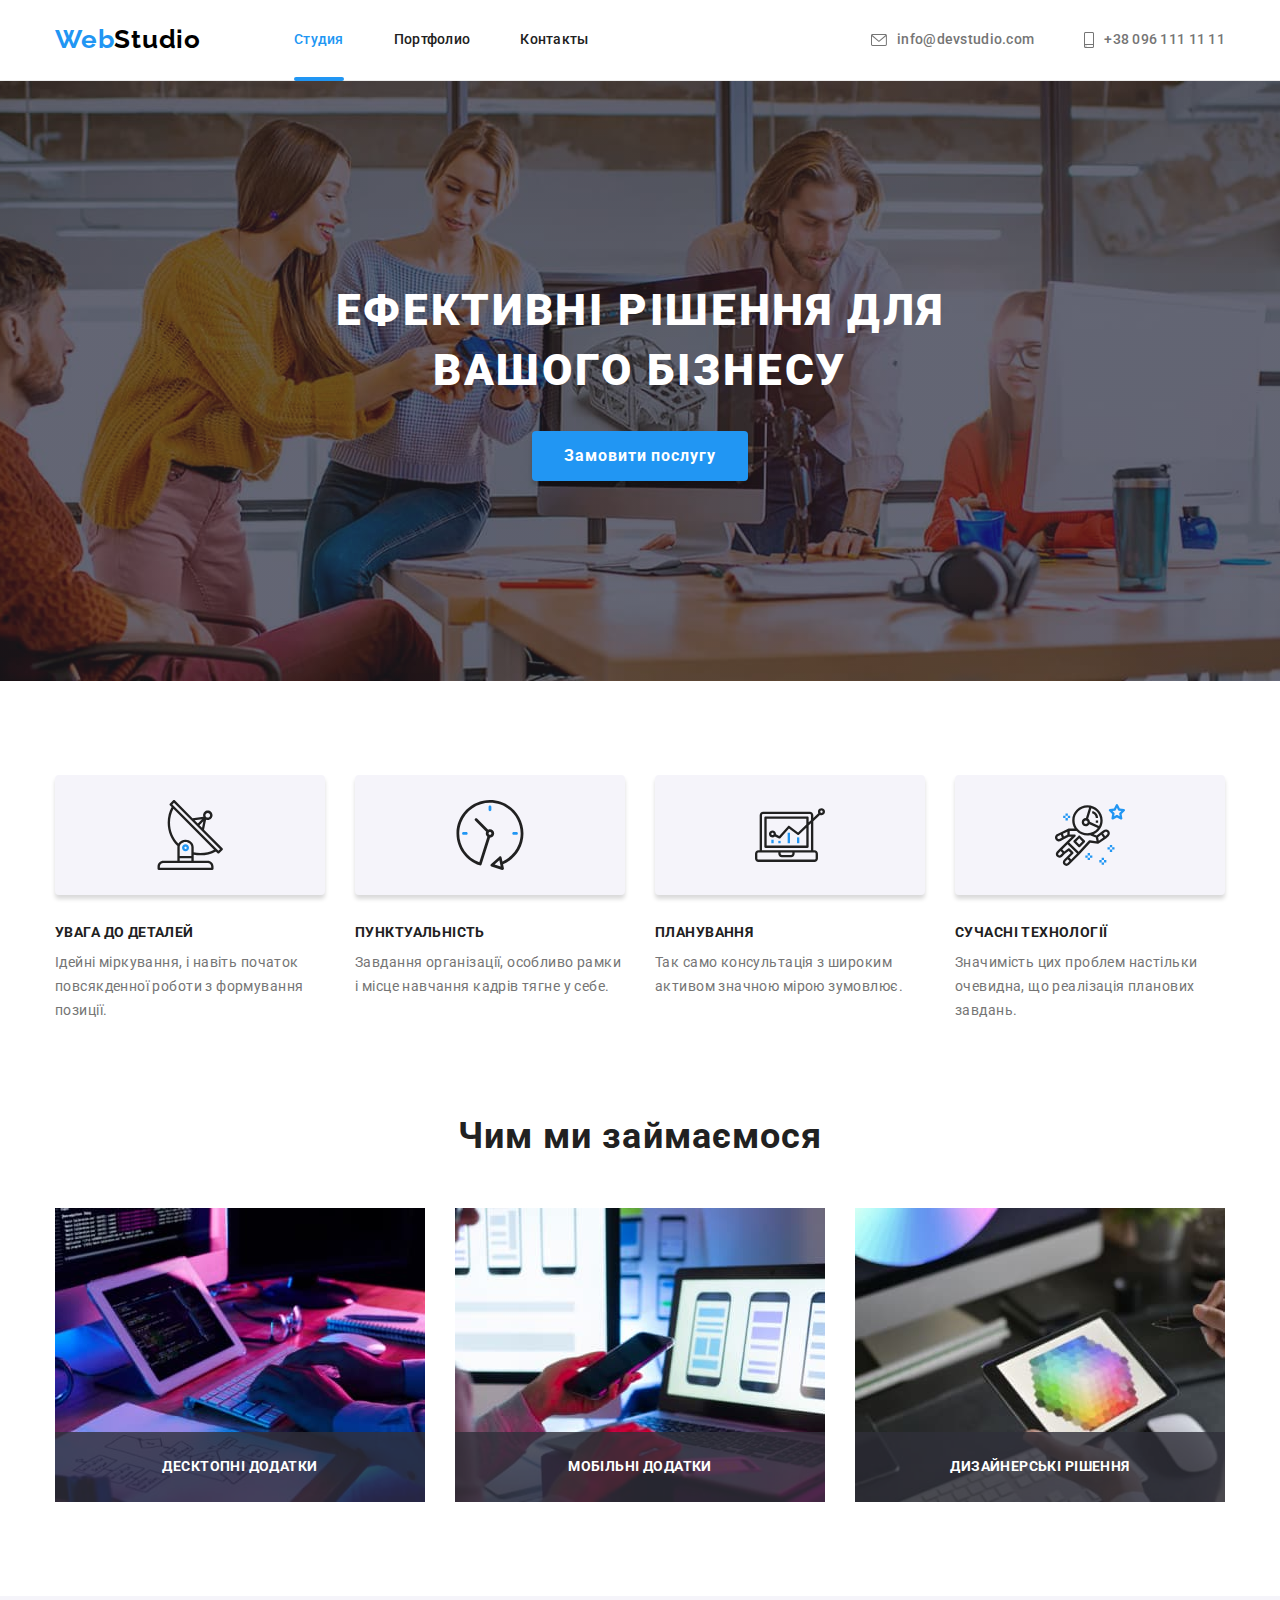
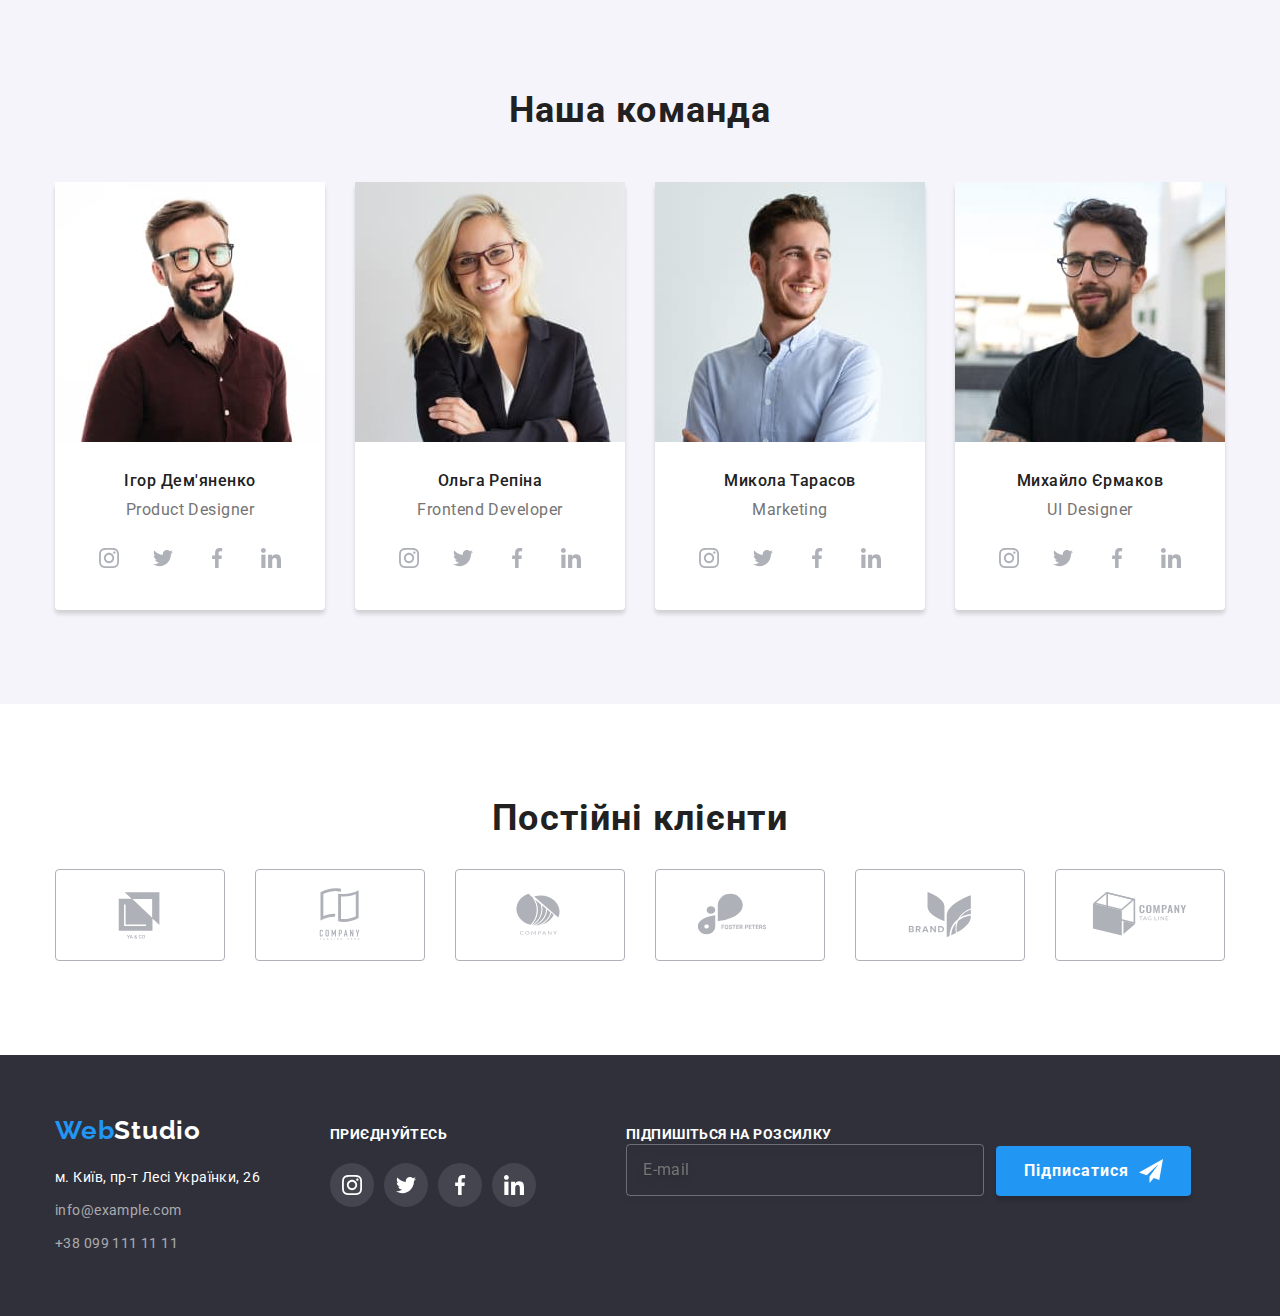
==== commit fb63318d: "subscribe form fixed error" ====
--- a/index.html
+++ b/index.html
@@ -21,74 +21,83 @@
   </head>
   <body>
     <!-- header section -->
-  <header class="header block">
-    <div class="container header__container">
+    <header class="header block">
+      <div class="container header__container">
         <a href="" class="logo header__logo"
           >Web<span class="logo__dark">Studio</span></a
         >
-      <button type="button" class="mobile-menu__open"><svg class="mobile-menu__icon" width="40" height="40">
-        <use href="./img/icon.svg#icon-mobile_menu_40"></use>
-      </svg></button>
-      <div class="mobile-menu">
-        <nav class="navigation">
-          <ul class="site-nav">
-            <li class="site-nav__item">
-              <a href="" class="site-nav__link site-nav__link--current">Студия</a>
-            </li>
-            <li class="site-nav__item">
-              <a href="./portfolio.html" class="site-nav__link">Портфолио</a>
-            </li>
-            <li class="site-nav__item">
-              <a href="" class="site-nav__link">Контакты</a>
+        <button type="button" class="mobile-menu__open"
+          ><svg class="mobile-menu__icon" width="40" height="40">
+            <use href="./img/icon.svg#icon-mobile_menu_40"></use>
+          </svg>
+        </button>
+        <div class="mobile-menu">
+          <nav class="navigation">
+            <ul class="site-nav">
+              <li class="site-nav__item">
+                <a href="" class="site-nav__link site-nav__link--current"
+                  >Студия</a
+                >
+              </li>
+              <li class="site-nav__item">
+                <a href="./portfolio.html" class="site-nav__link">Портфолио</a>
+              </li>
+              <li class="site-nav__item">
+                <a href="" class="site-nav__link">Контакты</a>
+              </li>
+            </ul>
+          </nav>
+          <ul class="contacts">
+            <li class="contacts__item">
+              <a href="mailto:info@devstudio.com" class="contacts__link">
+                <svg class="contacts__icon" width="16" height="12">
+                  <use href="./img/icon.svg#icon-envelope"></use>
+                </svg>
+                info@devstudio.com
+              </a>
+            </li>
+            <li class="contacts__item">
+              <a
+                href="tel:+380961111111"
+                class="contacts__link contacts__link--tel"
+              >
+                <svg class="contacts__icon" width="10" height="16">
+                  <use href="./img/icon.svg#icon-smartphone"></use>
+                </svg>
+                +38 096 111 11 11
+              </a>
             </li>
           </ul>
-        </nav>
-        <ul class="contacts">
-          <li class="contacts__item">
-            <a href="mailto:info@devstudio.com" class="contacts__link">
-              <svg class="contacts__icon" width="16" height="12">
-                <use href="./img/icon.svg#icon-envelope"></use>
-              </svg>
-              info@devstudio.com
-            </a>
-          </li>
-          <li class="contacts__item">
-            <a href="tel:+380961111111" class="contacts__link contacts__link--tel">
-              <svg class="contacts__icon" width="10" height="16">
-                <use href="./img/icon.svg#icon-smartphone"></use>
-              </svg>
-              +38 096 111 11 11
-            </a>
-          </li>
-        </ul>
-        <ul class="social-contacts__list">
-          <li class="social-contacts__item">
-            <a href="" class="social-contacts__link">Instagram</a
-            >
-          </li>
-          <li class="social-contacts__item">
-            <a href="" class="social-contacts__link">Twitter</a
-            >
-          </li>
-          <li class="social-contacts__item">
-            <a href="" class="social-contacts__link">Facebook</a
-            >
-          </li>
-          <li class="social-contacts__item">
-            <a href="" class="social-contacts__link">LinkedIn</a>
-          </li>
-        </ul>
-        <button type="button" class="mobile-menu__close"><svg class="mobile-menu__icon" width="40" height="40">
-          <use href="./img/icon.svg#icon-mobile_close_40"></use>
-        </svg></button>
+          <ul class="social-contacts__list">
+            <li class="social-contacts__item">
+              <a href="" class="social-contacts__link">Instagram</a>
+            </li>
+            <li class="social-contacts__item">
+              <a href="" class="social-contacts__link">Twitter</a>
+            </li>
+            <li class="social-contacts__item">
+              <a href="" class="social-contacts__link">Facebook</a>
+            </li>
+            <li class="social-contacts__item">
+              <a href="" class="social-contacts__link">LinkedIn</a>
+            </li>
+          </ul>
+          <button type="button" class="mobile-menu__close"
+            ><svg class="mobile-menu__icon" width="40" height="40">
+              <use href="./img/icon.svg#icon-mobile_close_40"></use>
+            </svg>
+          </button>
+        </div>
       </div>
-    </div>
-  </header>
+    </header>
     <!-- Main section -->
     <main>
       <section class="hero block">
         <div class="container">
-          <h1 class="hero__title">Ефективні рішення для <br> вашого бізнесу</h1>
+          <h1 class="hero__title"
+            >Ефективні рішення для <br />
+            вашого бізнесу</h1
+          >
           <button type="button" class="hero__button" data-modal-open
             >Замовити послугу</button
           >
@@ -108,7 +117,8 @@
               </div>
               <h3 class="features__title">УВАГА ДО ДЕТАЛЕЙ</h3>
               <p class="features__text">
-                Ідейні міркування, і навіть початок повсякденної роботи з формування позиції.
+                Ідейні міркування, і навіть початок повсякденної роботи з
+                формування позиції.
               </p>
             </li>
             <li class="fetures-item">
@@ -119,7 +129,8 @@
               </div>
               <h3 class="features__title">ПУНКТУАЛЬНІСТЬ</h3>
               <p class="features__text">
-                Завдання організації, особливо рамки і місце навчання кадрів тягне у себе.
+                Завдання організації, особливо рамки і місце навчання кадрів
+                тягне у себе.
               </p>
             </li>
             <li class="fetures-item">
@@ -141,7 +152,8 @@
               </div>
               <h3 class="features__title">СУЧАСНІ ТЕХНОЛОГІЇ</h3>
               <p class="features__text">
-                Значимість цих проблем настільки очевидна, що реалізація планових завдань.
+                Значимість цих проблем настільки очевидна, що реалізація
+                планових завдань.
               </p>
             </li>
           </ul>
@@ -154,25 +166,40 @@
             >Чим ми займаємося</h2
           >
           <ul class="projects">
-            <li class="projects__item"><picture>
-              <source
-                srcset="./img/projects/projectdesk1@1x.jpg 1x, ./img/projects/projectdesk1@2x.jpg 2x"
-              /><img src="./img/projects/project1.jpg" alt="computer" class="project__img"/>
-            </picture>
+            <li class="projects__item"
+              ><img
+                srcset="
+                  ./img/projects/projectdesk1@1x.jpg 1x,
+                  ./img/projects/projectdesk1@2x.jpg 2x
+                "
+                src="./img/projects/project1.jpg"
+                alt="tablet"
+                class="project__img"
+              />
               <p class="projects__text">Десктопні додатки</p>
             </li>
-            <li class="projects__item">
-              <picture>
-                <source
-                  srcset="./img/projects/projectdesk2@1x.jpg 1x, ./img/projects/projectdesk2@2x.jpg 2x"
-                /><img src="./img/projects/project2.jpg" alt="phone" class="project__img"/>
+            <li class="projects__item"
+              ><img
+                srcset="
+                  ./img/projects/projectdesk2@1x.jpg 1x,
+                  ./img/projects/projectdesk2@2x.jpg 2x
+                "
+                src="./img/projects/project2.jpg"
+                alt="tablet"
+                class="project__img"
+              />
               <p class="projects__text">Мобільні додатки</p>
             </li>
-            <li class="projects__item">
-              <picture>
-                <source
-                  srcset="./img/projects/projectdesk3@1x.jpg 1x, ./img/projects/projectdesk3@2x.jpg 2x"
-                /><img src="./img/projects/project3.jpg" alt="tablet" class="project__img"/>
+            <li class="projects__item"
+              ><img
+                srcset="
+                  ./img/projects/projectdesk3@1x.jpg 1x,
+                  ./img/projects/projectdesk3@2x.jpg 2x
+                "
+                src="./img/projects/project3.jpg"
+                alt="tablet"
+                class="project__img"
+              />
               <p class="projects__text">Дизайнерські рішення</p>
             </li>
           </ul>
@@ -183,21 +210,31 @@
         <div class="container">
           <h2 class="section__title">Наша команда</h2>
           <ul class="team">
-            <li class="team__item"><picture>
-              <source
-                srcset="./img/team/teamdesk1@1x.jpg 1x, ./img/team/teamdesk1@2x.jpg 2x"
-                media="(min-width:1200px)"
-              />
-              <source
-                srcset="./img/team/teamtab1@1x.jpg 1x, ./img/team/teamtab1@2x.jpg 2x"
-                media="(min-width:768px)"
-              />
-              <source
-                srcset="./img/team/teammob1@1x.jpg 1x, ./img/team/teammob1@2x.jpg 2x"
-                media="(max-width:767px)"
-              />
-              <img src="./img/team/team1.jpg" alt="man" class="team__img" />
-            </picture>
+            <li class="team__item"
+              ><picture>
+                <source
+                  srcset="
+                    ./img/team/teamdesk1@1x.jpg 1x,
+                    ./img/team/teamdesk1@2x.jpg 2x
+                  "
+                  media="(min-width:1200px)"
+                />
+                <source
+                  srcset="
+                    ./img/team/teamtab1@1x.jpg 1x,
+                    ./img/team/teamtab1@2x.jpg 2x
+                  "
+                  media="(min-width:768px)"
+                />
+                <source
+                  srcset="
+                    ./img/team/teammob1@1x.jpg 1x,
+                    ./img/team/teammob1@2x.jpg 2x
+                  "
+                  media="(max-width:767px)"
+                />
+                <img src="./img/team/team1.jpg" alt="man" class="team__img" />
+              </picture>
               <div class="team__cart">
                 <h3 class="team__title">Iгор Дем'яненко</h3>
                 <p class="team__text">Product Designer</p>
@@ -233,21 +270,31 @@
                 </ul>
               </div>
             </li>
-            <li class="team__item"><picture>
-              <source
-                srcset="./img/team/teamdesk2@1x.jpg 1x, ./img/team/teamdesk2@2x.jpg 2x"
-                media="(min-width:1200px)"
-              />
-              <source
-                srcset="./img/team/teamtab2@1x.jpg 1x, ./img/team/teamtab2@2x.jpg 2x"
-                media="(min-width:768px)"
-              />
-              <source
-                srcset="./img/team/teammob2@1x.jpg 1x, ./img/team/teammob2@2x.jpg 2x"
-                media="(max-width:767px)"
-              />
-              <img src="./img/team/team2.jpg" alt="man" class="team__img" />
-            </picture>
+            <li class="team__item"
+              ><picture>
+                <source
+                  srcset="
+                    ./img/team/teamdesk2@1x.jpg 1x,
+                    ./img/team/teamdesk2@2x.jpg 2x
+                  "
+                  media="(min-width:1200px)"
+                />
+                <source
+                  srcset="
+                    ./img/team/teamtab2@1x.jpg 1x,
+                    ./img/team/teamtab2@2x.jpg 2x
+                  "
+                  media="(min-width:768px)"
+                />
+                <source
+                  srcset="
+                    ./img/team/teammob2@1x.jpg 1x,
+                    ./img/team/teammob2@2x.jpg 2x
+                  "
+                  media="(max-width:767px)"
+                />
+                <img src="./img/team/team2.jpg" alt="man" class="team__img" />
+              </picture>
               <div class="team__cart">
                 <h3 class="team__title">Ольга Репіна</h3>
                 <p class="team__text">Frontend Developer</p>
@@ -283,21 +330,31 @@
                 </ul>
               </div>
             </li>
-            <li class="team__item"><picture>
-              <source
-                srcset="./img/team/teamdesk3@1x.jpg 1x, ./img/team/teamdesk3@2x.jpg 2x"
-                media="(min-width:1200px)"
-              />
-              <source
-                srcset="./img/team/teamtab3@1x.jpg 1x, ./img/team/teamtab3@2x.jpg 2x"
-                media="(min-width:768px)"
-              />
-              <source
-                srcset="./img/team/teammob3@1x.jpg 1x, ./img/team/teammob3@2x.jpg 2x"
-                media="(max-width:767px)"
-              />
-              <img src="./img/team/team3.jpg" alt="man" class="team__img" />
-            </picture>
+            <li class="team__item"
+              ><picture>
+                <source
+                  srcset="
+                    ./img/team/teamdesk3@1x.jpg 1x,
+                    ./img/team/teamdesk3@2x.jpg 2x
+                  "
+                  media="(min-width:1200px)"
+                />
+                <source
+                  srcset="
+                    ./img/team/teamtab3@1x.jpg 1x,
+                    ./img/team/teamtab3@2x.jpg 2x
+                  "
+                  media="(min-width:768px)"
+                />
+                <source
+                  srcset="
+                    ./img/team/teammob3@1x.jpg 1x,
+                    ./img/team/teammob3@2x.jpg 2x
+                  "
+                  media="(max-width:767px)"
+                />
+                <img src="./img/team/team3.jpg" alt="man" class="team__img" />
+              </picture>
               <div class="team__cart">
                 <h3 class="team__title">Микола Тарасов</h3>
                 <p class="team__text">Marketing</p>
@@ -336,15 +393,24 @@
             <li class="team__item">
               <picture>
                 <source
-                srcset="./img/team/teamdesk4@1x.jpg 1x, ./img/team/teamdesk4@2x.jpg 2x"
-                media="(min-width:1200px)"
-              />
-                <source
-                  srcset="./img/team/teamtab4@1x.jpg 1x, ./img/team/teamtab4@2x.jpg 2x"
+                  srcset="
+                    ./img/team/teamdesk4@1x.jpg 1x,
+                    ./img/team/teamdesk4@2x.jpg 2x
+                  "
+                  media="(min-width:1200px)"
+                />
+                <source
+                  srcset="
+                    ./img/team/teamtab4@1x.jpg 1x,
+                    ./img/team/teamtab4@2x.jpg 2x
+                  "
                   media="(min-width:768px)"
                 />
                 <source
-                  srcset="./img/team/teammob4@1x.jpg 1x, ./img/team/teammob4@2x.jpg 2x"
+                  srcset="
+                    ./img/team/teammob4@1x.jpg 1x,
+                    ./img/team/teammob4@2x.jpg 2x
+                  "
                   media="(max-width:767px)"
                 />
                 <img src="./img/team/team4.jpg" alt="man" class="team__img" />
@@ -389,7 +455,9 @@
       </section>
       <section class="section block">
         <div class="container">
-          <h3 class="section__title section__title--margin-bottom">Постійні клієнти</h3>
+          <h3 class="section__title section__title--margin-bottom"
+            >Постійні клієнти</h3
+          >
           <ul class="partners">
             <li>
               <a href="" class="partners__link">
@@ -440,102 +508,87 @@
     <!-- footer section -->
     <footer class="footer block">
       <div class="container footer__container">
-          <div class="address">
-            <a href="" class="logo footer__logo"
-              >Web<span class="logo__light">Studio</span></a
-            >
-            <address>
-              <ul class="address__list">
-                <li class="address__item">
-                  <a
-                    href="https://goo.gl/maps/Vz4mYCQCLZ6cE9bP7"
-                    class="address__street"
-                    target="_blank"
-                    rel="noopener noreferrer nofollow"
-                  >
+        <div class="address">
+          <a href="" class="logo footer__logo"
+            >Web<span class="logo__light">Studio</span></a
+          >
+          <address>
+            <ul class="address__list">
+              <li class="address__item">
+                <a
+                  href="https://goo.gl/maps/Vz4mYCQCLZ6cE9bP7"
+                  class="address__street"
+                  target="_blank"
+                  rel="noopener noreferrer nofollow"
+                >
                   м. Київ, пр-т Лесі Українки, 26
-                  </a>
-                </li>
-                <li class="address__item">
-                  <a href="mailto:info@example.com" class="address__link">
-                    info@example.com
-                  </a>
-                </li>
-                <li class="address__item">
-                  <a href="tel:+380991111111" class="address__link">
-                    +38 099 111 11 11
-                  </a>
-                </li>
-              </ul>
-            </div>
-            </address>
-          <!-- Social-subscribe -->
-          <div class="footer__box">
-            <h3 class="footer__title">Приєднуйтесь</h3>
-            <ul class="footer__item">
-              <li>
-                <a
-                  href=""
-                  class="social-networks__link social-networks--background-color"
-                >
-                  <svg
-                    class="social-networks--icon-color"
-                    width="20"
-                    height="20"
-                  >
-                    <use href="./img/icon.svg#icon-instagram"></use>
-                  </svg>
                 </a>
               </li>
-              <li>
-                <a
-                  href=""
-                  class="social-networks__link social-networks--background-color"
-                >
-                  <svg
-                    class="social-networks--icon-color"
-                    width="20"
-                    height="20"
-                  >
-                    <use href="./img/icon.svg#icon-twitter"></use>
-                  </svg>
+              <li class="address__item">
+                <a href="mailto:info@example.com" class="address__link">
+                  info@example.com
                 </a>
               </li>
-              <li>
-                <a
-                  href=""
-                  class="social-networks__link social-networks--background-color"
-                >
-                  <svg
-                    class="social-networks--icon-color"
-                    width="20"
-                    height="20"
-                  >
-                    <use href="./img/icon.svg#icon-facebook"></use>
-                  </svg>
-                </a>
-              </li>
-              <li>
-                <a
-                  href=""
-                  class="social-networks__link social-networks--background-color"
-                >
-                  <svg
-                    class="social-networks--icon-color"
-                    width="20"
-                    height="20"
-                  >
-                    <use href="./img/icon.svg#icon-linkedin"></use>
-                  </svg>
+              <li class="address__item">
+                <a href="tel:+380991111111" class="address__link">
+                  +38 099 111 11 11
                 </a>
               </li>
             </ul>
-          </div>
+          </address>
+        </div>
+        <!-- Social-subscribe -->
+        <div class="footer__box">
+          <h3 class="footer__title">Приєднуйтесь</h3>
+          <ul class="footer__item">
+            <li>
+              <a
+                href=""
+                class="social-networks__link social-networks--background-color"
+              >
+                <svg class="social-networks--icon-color" width="20" height="20">
+                  <use href="./img/icon.svg#icon-instagram"></use>
+                </svg>
+              </a>
+            </li>
+            <li>
+              <a
+                href=""
+                class="social-networks__link social-networks--background-color"
+              >
+                <svg class="social-networks--icon-color" width="20" height="20">
+                  <use href="./img/icon.svg#icon-twitter"></use>
+                </svg>
+              </a>
+            </li>
+            <li>
+              <a
+                href=""
+                class="social-networks__link social-networks--background-color"
+              >
+                <svg class="social-networks--icon-color" width="20" height="20">
+                  <use href="./img/icon.svg#icon-facebook"></use>
+                </svg>
+              </a>
+            </li>
+            <li>
+              <a
+                href=""
+                class="social-networks__link social-networks--background-color"
+              >
+                <svg class="social-networks--icon-color" width="20" height="20">
+                  <use href="./img/icon.svg#icon-linkedin"></use>
+                </svg>
+              </a>
+            </li>
+          </ul>
+        </div>
 
-          <!-- Subscribe-form -->
-          <form class="subscribe__form">
-            <label>
-              <h2 class="subscribe__title">Підпишіться на розсилку</h2>
+        <!-- Subscribe-form -->
+        <form class="subscribe__form">
+          <div>
+            <label class="subscribe__title"
+              >Підпишіться на розсилку
               <input
                 type="email"
                 name="subscribe"
@@ -543,14 +596,15 @@
                 placeholder="E-mail"
               />
             </label>
+          </div>
 
-            <button type="submit" class="subscribe__btn">
-              Підписатися
-              <svg class="subscribe__icon" width="24" height="24">
-                <use href="./img/icon.svg#icon-subscribe"></use>
-              </svg>
-            </button>
-          </form>
+          <button type="submit" class="subscribe__btn">
+            Підписатися
+            <svg class="subscribe__icon" width="24" height="24">
+              <use href="./img/icon.svg#icon-subscribe"></use>
+            </svg>
+          </button>
+        </form>
       </div>
     </footer>
     <!-- Modal-window -->
--- a/css/main.min.css
+++ b/css/main.min.css
@@ -1 +1 @@
-body{font-family:"Roboto",sans-serif;color:#212121}h1,h2,h3,h4,h5,p{padding:0;margin:0}ul{padding:0;margin:0;list-style:none}img{display:block;max-width:100%;height:auto}a{text-decoration:none}header,section,footer{display:none}.block{display:block}.visually-hidden{position:absolute;white-space:nowrap;width:1px;height:1px;overflow:hidden;border:0;padding:0;clip:rect(0 0 0 0);-webkit-clip-path:inset(50%);clip-path:inset(50%);margin:-1px}.section__title{font-weight:700;font-size:28px;line-height:1.17;letter-spacing:.03em;text-align:center;color:#212121;margin-bottom:50px}@media screen and (min-width: 1200px){.section__title{font-weight:700;font-size:36px;line-height:1.16;letter-spacing:.03em}}.section{padding:60px 0px}@media screen and (min-width: 1200px){.section{padding:94px 0px}}.section--no-padding-top{padding-top:0}@media screen and (max-width: 1199.98px){.section--no-padding-top{padding-bottom:0}}.section__title--margin-bottom{margin-bottom:30px}.container{padding-left:15px;padding-right:15px;margin-left:auto;margin-right:auto}@media screen and (min-width: 480px){.container{width:480px}}@media screen and (min-width: 768px){.container{width:768px}}@media screen and (min-width: 1200px){.container{width:1200px}}.logo{display:block;font-family:"Raleway";font-weight:700;font-size:26px;line-height:1.19;letter-spacing:.03em;color:#2196f3}.header__logo{padding:16px 0px}@media screen and (min-width: 768px){.header__logo{margin-right:88px;padding-top:26px;padding-bottom:26px}}@media screen and (min-width: 1200px){.header__logo{margin-right:93px;padding-top:24px;padding-bottom:25px}}.footer__logo{margin-bottom:20px}@media screen and (max-width: 767.98px){.footer__logo{display:flex;align-items:center;justify-content:center}}.logo__dark{color:#000}.logo__light{color:#fff}.navigation{display:flex}.site-nav{display:block}@media screen and (min-width: 768px){.site-nav{display:flex}}@media screen and (min-width: 768px){.site-nav .site-nav__item+.site-nav__item{margin-left:50px}}@media screen and (max-width: 767.98px){.site-nav__item{margin-bottom:32px}.site-nav__item:last-child{margin-bottom:0}}.site-nav__link{position:relative;display:block;font-weight:500;font-size:40px;line-height:1.17;letter-spacing:.02em;color:#212121;transition-property:color;transition-duration:250ms;transition-timing-function:cubic-bezier(0.4, 0, 0.2, 1)}@media screen and (min-width: 768px){.site-nav__link{font-weight:500;font-size:14px;line-height:1.14;letter-spacing:.02em;padding-top:32px;padding-bottom:32px}}.site-nav__link:hover,.site-nav__link:focus{color:#2196f3}.site-nav__link--current{color:#2196f3}@media screen and (min-width: 768px){.site-nav__link--current::after{position:absolute;display:block;content:"";width:100%;height:4px;background-color:#2196f3;border-radius:4px;left:0;bottom:-1px}}.contacts{display:flex;flex-direction:column-reverse}@media screen and (max-width: 767.98px){.contacts{margin-top:auto}}@media screen and (min-width: 768px){.contacts{flex-direction:column;margin-left:auto}}@media screen and (min-width: 1200px){.contacts{flex-direction:row;align-items:center;gap:50px}}.contacts__item{display:block}@media screen and (max-width: 767.98px){.contacts__item{margin-bottom:32px}.contacts__item:first-child{margin-bottom:0}}@media screen and (min-width: 768px)and (max-width: 1199.98px){.contacts__item{margin-bottom:10px}.contacts__item:last-child{margin-bottom:0}}.contacts__link{display:flex;align-items:center;font-weight:500;font-size:24px;line-height:1.16;letter-spacing:.02em;color:#757575;transition-property:color;transition-duration:250ms;transition-timing-function:cubic-bezier(0.4, 0, 0.2, 1)}@media screen and (min-width: 768px){.contacts__link{font-weight:500;font-size:12px;line-height:1.16;letter-spacing:.02em}}@media screen and (min-width: 1200px){.contacts__link{font-weight:500;font-size:14px;line-height:1.14;letter-spacing:.02em}}.contacts__link:hover,.contacts__link:focus{color:#2196f3}@media screen and (max-width: 767.98px){.contacts__link--tel{font-weight:500;font-size:34px;line-height:1.13;letter-spacing:.02em;color:#2196f3}}.contacts__icon{margin-right:10px;fill:currentColor;transition-property:fill;transition-duration:250ms;transition-timing-function:cubic-bezier(0.4, 0, 0.2, 1)}@media screen and (max-width: 767.98px){.contacts__icon{display:none}}.social-networks{display:flex;justify-content:center;gap:10px}.social-networks__link{width:44px;height:44px;border-radius:50%;display:flex;align-items:center;justify-content:center;transition-property:background-color;transition-duration:250ms;transition-timing-function:cubic-bezier(0.4, 0, 0.2, 1)}.social-networks__link:hover,.social-networks__link:focus{background-color:#2196f3}.social-networks__icon{width:20px;height:20px;fill:#afb1b8;transition-property:fill;transition-duration:250ms;transition-timing-function:cubic-bezier(0.4, 0, 0.2, 1)}.social-networks__link:hover .social-networks__icon,.social-networks__link:focus .social-networks__icon{fill:#fff}.social-networks--icon-color{fill:#fff}.social-networks--background-color{background-color:rgba(255,255,255,.1)}.social-contacts__list{display:flex;flex-wrap:wrap;align-items:center;margin-top:64px;margin-left:-10px}@media screen and (min-width: 768px){.social-contacts__list{display:none}}.social-contacts__link{display:flex;font-weight:500;font-size:18px;line-height:1.22;letter-spacing:.02em;padding-right:10px;margin-left:10px;color:#2196f3;border-right:1px solid rgba(33,33,33,.2)}.social-contacts__link:not(:last-child){border-right:none}.address__list .address__item+.address__item{margin-top:9px}.address__street{display:inline-block;font-style:normal;font-size:14px;line-height:1.71;letter-spacing:.03em;color:#fff;transition-property:color;transition-duration:250ms;transition-timing-function:cubic-bezier(0.4, 0, 0.2, 1)}@media screen and (max-width: 767.98px){.address__street{display:flex;align-items:center;justify-content:center}}.address__street:hover,.address__street:focus{color:#2196f3}.address__link{display:inline-block;font-style:normal;font-size:14px;line-height:1.71;letter-spacing:.03em;color:rgba(255,255,255,.6);transition-property:color;transition-duration:250ms;transition-timing-function:cubic-bezier(0.4, 0, 0.2, 1)}@media screen and (max-width: 767.98px){.address__link{display:flex;justify-content:center}}.address__link:hover,.address__link:focus{color:#2196f3}.subscribe__form{display:block}@media screen and (max-width: 1199.98px){.subscribe__form{margin-top:60px}}@media screen and (min-width: 1200px){.subscribe__form{display:flex;align-items:flex-end;margin-left:90px}}.subscribe__title{font-size:14px;line-height:1.14;letter-spacing:.03em;text-transform:uppercase;color:#fff;margin-bottom:10px}.subscribe__input{width:100%;border:1px solid rgba(255,255,255,.3);filter:drop-shadow(0px 4px 4px rgba(0, 0, 0, 0.15));border-radius:4px;background-color:rgba(0,0,0,0);font-weight:400;font-size:16px;line-height:1.25;letter-spacing:.03em;display:flex;align-items:center;color:rgba(255,255,255,.6);outline:none;padding:15px 16px;transition:border 250ms cubic-bezier(0.4, 0, 0.2, 1)}@media screen and (max-width: 767.98px){.subscribe__input{max-width:450px;margin-bottom:20px}}@media screen and (min-width: 768px)and (max-width: 1199.98px){.subscribe__input{width:450px;margin-bottom:20px;margin-left:auto;margin-right:auto}}@media screen and (min-width: 1200px){.subscribe__input{width:358px}}.subscribe__input:focus{border:1px solid #2196f3}.subscribe__btn{height:50px;background:#2196f3;box-shadow:0px 4px 4px rgba(0,0,0,.15);border-radius:4px;border:rgba(0,0,0,0);font-weight:700;font-size:16px;line-height:1.87;letter-spacing:.06em;padding:10px 28px;color:#fff;cursor:pointer;display:flex;align-items:center;margin-left:12px;transition:background-color cubic-bezier(0.4, 0, 0.2, 1)}@media screen and (max-width: 1199.98px){.subscribe__btn{margin-left:auto;margin-right:auto}}.subscribe__btn:hover,.subscribe__btn:focus{background-color:#188ce8}.subscribe__icon{margin-left:10px}.backdrop{position:fixed;width:100%;height:100%;top:0;left:0;background:rgba(0,0,0,.2);visibility:visible;transition:opacity 250ms cubic-bezier(0.4, 0, 0.2, 1),visibility 250ms cubic-bezier(0.4, 0, 0.2, 1)}.is-hidden{opacity:0;visibility:hidden;pointer-events:none}.no-scroll{overflow:hidden}.backdrop.is-hidden .modal{transform:translate(-50%, -50%) scale(0) rotate(-180deg);min-height:0}.btn-close{position:absolute;display:flex;justify-content:center;top:8px;right:8px;width:30px;height:30px;background:#fff;border:1px solid rgba(0,0,0,.1);border-radius:50%;cursor:pointer;padding-top:5px}.modal{position:absolute;top:50%;left:50%;transform:translate(-50%, -50%) scale(1) rotate(0);transition:transform 250ms cubic-bezier(0.4, 0, 0.2, 1),min-height 250ms cubic-bezier(0.4, 0, 0.2, 1);max-width:450px;max-height:100%;background-color:#fff;border-radius:4px}@media screen and (min-width: 1200px){.modal{width:528px;min-height:581px}}.modal__form{padding:40px}.modal__form-title{font-weight:700;font-size:20px;line-height:1.15;letter-spacing:.03em;text-align:center;margin-bottom:12px}.modal__form-label{position:relative;display:flex;flex-direction:column;font-weight:400;font-size:12px;line-height:1.16;letter-spacing:.01em;color:#757575;margin-bottom:10px}.modal__form-label-last{margin-bottom:0}.modal__form-icon{position:absolute;bottom:10px;left:12px}.modal__form-input{margin-top:4px;padding-left:42px;height:40px;width:100%;border:1px solid rgba(33,33,33,.2);border-radius:4px;transition:border 250ms cubic-bezier(0.4, 0, 0.2, 1)}.modal__form-input:focus,.modal__form-comment:focus{border:1px solid #2196f3;outline:none}.modal__form-input:focus+.modal__form-icon{fill:#2196f3;transition:fill 250ms cubic-bezier(0.4, 0, 0.2, 1)}.modal__form-comment{margin-top:4px;padding:16px 12px;height:120px;width:100%;border:1px solid rgba(33,33,33,.2);border-radius:4px;resize:none}.modal__form-label-checkbox{display:flex;justify-content:center;align-items:center;font-weight:400;font-size:12px;line-height:1.16;letter-spacing:.03em;color:#757575;margin-top:20px;cursor:pointer}@media screen and (min-width: 1200px){.modal__form-label-checkbox{font-weight:400;font-size:14px;line-height:1.71;letter-spacing:.03em}}.modal__form-label-checkbox-icon{display:flex;align-items:center;justify-content:center;width:16px;height:15px;margin-right:9px;border:2px solid #212121;border-radius:2px;transition:background-color;transition-duration:250ms;transition-timing-function:cubic-bezier(0.4, 0, 0.2, 1)}.modal__form-checkbox:checked+.modal__form-label-checkbox-icon{border-color:rgba(0,0,0,0);background-color:#2196f3}.modal__form-checkbox{position:absolute;width:1px;height:1px;margin:-1px;border:0;padding:0;white-space:nowrap;-webkit-clip-path:inset(100%);clip-path:inset(100%);clip:rect(0 0 0 0);overflow:hidden}.modal__form-label-checkbox-link{margin-left:5px;color:#2196f3}.modal__form-button{display:block;margin:0 auto;margin-top:40px;padding:10px 52px;background:#2196f3;box-shadow:0px 4px 4px rgba(0,0,0,.15);border:rgba(0,0,0,0);border-radius:4px;font-weight:700;font-size:16px;line-height:1.87;letter-spacing:.06em;color:#fff;cursor:pointer;transition:box-shadow,background-color;transition-duration:250ms;transition-timing-function:cubic-bezier(0.4, 0, 0.2, 1)}.modal__form-button:hover,.modal__form-button:focus{background-color:#188ce8;box-shadow:0px 4px 4px rgba(0,0,0,.15);border-radius:4px}.buttons{font-weight:500;font-size:16px;line-height:1.62;letter-spacing:.03em;color:#212121;padding:6px 22px;text-align:center;cursor:pointer;background-color:#f5f4fa;border-radius:4px;border:none;transition-property:color,background-color,box-shadow,border-radius;transition-duration:250ms;transition-timing-function:cubic-bezier(0.4, 0, 0.2, 1)}.buttons:hover,.buttons:focus{color:#fff;background-color:#2196f3;border-radius:4px;box-shadow:0px 4px 4px rgba(0,0,0,.15)}.buttons__list{display:flex;justify-content:flex-start;flex-wrap:wrap;margin-bottom:40px;gap:8px}@media screen and (min-width: 768px){.buttons__list{justify-content:center;margin-bottom:30px}}@media screen and (min-width: 1200px){.buttons__list{justify-content:center;margin-bottom:50px}}.cards{display:flex;flex-wrap:wrap;flex-direction:column;gap:30px}@media screen and (min-width: 768px){.cards{justify-content:space-between;flex-direction:row}}@media screen and (min-width: 768px)and (max-width: 1199.98px){.cards__item{width:354px}}.cards__link{display:block;transition-property:box-shadow,border-radius;transition-duration:250ms;transition-timing-function:cubic-bezier(0.4, 0, 0.2, 1)}@media screen and (min-width: 768px){.cards__link{display:flex;flex-direction:column;height:100%}}.cards__link:hover,.cards__link:focus{box-shadow:0px 1px 1px rgba(0,0,0,.12),0px 4px 4px rgba(0,0,0,.06),1px 4px 6px rgba(0,0,0,.16)}.cards__link:hover .cards__overley-text,.cards__link:focus .cards__overley-text{transform:translateY(0)}.cards__title{padding:20px 24px;border:1px solid #eee;border-top:none}@media screen and (min-width: 768px){.cards__title{flex-grow:1}}.cards__name{font-weight:700;font-size:18px;line-height:2;letter-spacing:.06em;color:#212121}.cards__project{margin-top:4px;font-size:16px;line-height:1.88;letter-spacing:.03em;color:#757575}.cards__overley{position:relative;overflow:hidden}.cards__overley-text{position:absolute;left:0;bottom:0;width:100%;transform:translateY(101%);transition:transform 250ms cubic-bezier(0.4, 0, 0.2, 1);z-index:0;display:flex;justify-content:center;align-items:center;background:rgba(33,150,243,.9);height:294px;padding:0px 24px;font-weight:400;font-size:18px;line-height:1.56;letter-spacing:.03em;color:#fff}@media screen and (max-width: 767.98px){.mobile-menu{position:fixed;display:flex;flex-direction:column;z-index:1;top:0;left:0;width:100%;height:100%;padding:48px 40px;background-color:#fff;transform:translateX(100%);transition:transform 250ms linear cubic-bezier(0.4, 0, 0.2, 1)}}@media screen and (min-width: 768px){.mobile-menu{display:flex;align-items:center;width:100%}}@media screen and (max-width: 767.98px){.mobile-menu.is-open{transform:translateX(0)}}.mobile-menu__open{position:absolute;top:8px;right:8px;background-color:#fff;border:none;cursor:pointer}@media screen and (min-width: 768px){.mobile-menu__open{display:none}}.mobile-menu__close{position:absolute;top:8px;right:8px;background-color:#fff;margin-left:auto;border:none;cursor:pointer}@media screen and (min-width: 768px){.mobile-menu__close{display:none}}.mobile-menu__icon{background-color:#fff;border:none;cursor:pointer}.mobile-menu__icon:hover{fill:#2196f3}.header__container{display:flex;align-items:center}@media screen and (max-width: 767.98px){.header__container{justify-content:space-between}}.header{border-bottom:1px solid #ececec}.hero{max-width:1600px;max-height:600px;padding-top:118px;padding-bottom:118px;background:#c4c4c4;text-align:center;margin-left:auto;margin-right:auto;background-image:linear-gradient(rgba(47, 48, 58, 0.4), rgba(47, 48, 58, 0.4)),url(../img/hero/hero-mobile.jpg);background-position:center;background-repeat:no-repeat;background-size:cover}@media screen and (min-device-pixel-ratio: 2),screen and (-webkit-min-device-pixel-ratio: 2),screen and (min-resolution: 192dpi),screen and (min-resolution: 2dppx){.hero{background-image:linear-gradient(rgba(47, 48, 58, 0.4), rgba(47, 48, 58, 0.4)),url(../img/hero/hero-mobile@2x.jpg)}}@media screen and (min-width: 768px){.hero{background-image:linear-gradient(rgba(47, 48, 58, 0.4), rgba(47, 48, 58, 0.4)),url(../img/hero/hero-tablet.jpg)}}@media screen and (min-width: 768px)and (min-device-pixel-ratio: 2),screen and (min-width: 768px)and (-webkit-min-device-pixel-ratio: 2),screen and (min-width: 768px)and (min-resolution: 192dpi),screen and (min-width: 768px)and (min-resolution: 2dppx){.hero{background-image:linear-gradient(rgba(47, 48, 58, 0.4), rgba(47, 48, 58, 0.4)),url(../img/hero/hero-tablet@2x.jpg)}}@media screen and (min-width: 1200px){.hero{background-image:linear-gradient(rgba(47, 48, 58, 0.4), rgba(47, 48, 58, 0.4)),url(../img/hero/hero-desktop.jpg)}}@media screen and (min-width: 1200px)and (min-device-pixel-ratio: 2),screen and (min-width: 1200px)and (-webkit-min-device-pixel-ratio: 2),screen and (min-width: 1200px)and (min-resolution: 192dpi),screen and (min-width: 1200px)and (min-resolution: 2dppx){.hero{background-image:linear-gradient(rgba(47, 48, 58, 0.4), rgba(47, 48, 58, 0.4)),url(../img/hero/hero-desktop@2x.jpg)}}@media screen and (min-width: 1200px){.hero{padding-top:200px;padding-bottom:200px}}.hero__title{font-weight:900;font-size:26px;line-height:1.62;letter-spacing:.06em;text-align:center;text-transform:uppercase;margin-left:auto;margin-right:auto;text-transform:uppercase;color:#fff}@media screen and (min-width: 1200px){.hero__title{max-width:696px;font-weight:900;font-size:44px;line-height:1.36;letter-spacing:.06em}}.hero__button{font-family:inherit;font-weight:700;font-size:16px;line-height:1.88;letter-spacing:.06em;cursor:pointer;text-align:center;border-radius:4px;padding:10px 24px;margin-top:30px;color:#fff;background-color:#2196f3;box-shadow:0px 4px 4px rgba(0,0,0,.15);border-radius:4px;border:none;transition-property:color,background-color;transition-duration:250ms;transition-timing-function:cubic-bezier(0.4, 0, 0.2, 1)}@media screen and (min-width: 1200px){.hero__button{padding:10px 32px}}.hero__button:hover,.hero__button:focus{color:#fff;background-color:#2196f3}.hero__button:active{color:#2196f3;background-color:#fff}.features{display:block;gap:30px}@media screen and (min-width: 768px){.features{display:flex;flex-wrap:wrap}}@media screen and (min-width: 1200px){.features{flex-wrap:nowrap}}.features__box{width:100%;height:120px;display:flex;align-items:center;justify-content:center;background-color:#f5f4fa;border-width:270px;border-radius:4px;box-shadow:0px 4px 4px rgba(0,0,0,.15);margin-bottom:30px}@media screen and (min-width: 768px)and (max-width: 1199.98px){.features__box{width:354px}}@media screen and (min-width: 1200px){.features__box{width:270px}}@media screen and (max-width: 767.98px){.fetures-item{margin-bottom:30px}.fetures-item:last-child{margin-bottom:0}}@media screen and (min-width: 768px)and (max-width: 1199.98px){.fetures-item{width:calc(50% - 15px)}}.features__title{font-weight:700;font-size:14px;line-height:1.14;letter-spacing:.03em;text-transform:uppercase;color:#212121}@media screen and (max-width: 767.98px){.features__title{text-align:center}}.features__text{margin-top:10px;font-weight:400;font-size:14px;line-height:1.71;letter-spacing:.03em;color:#757575}@media screen and (max-width: 1199.98px){.section__title--project{display:none}}.projects{display:flex;gap:30px}@media screen and (max-width: 1199.98px){.projects{display:none}}.projects__item{position:relative}.projects__text{position:absolute;left:0;bottom:0;width:100%;display:flex;justify-content:center;align-items:center;height:70px;background:rgba(47,48,58,.8);font-weight:700;font-size:14px;line-height:1.14;letter-spacing:.03em;text-transform:uppercase;color:#fff}.team--bacground-color{background:#f5f4fa}.team{display:flex;flex-wrap:wrap;justify-content:space-between;gap:30px}@media screen and (max-width: 767.98px){.team{justify-content:center}}.team__item{width:100%;background-color:#fff;border-width:100%;border-radius:4px;box-shadow:0px 4px 4px rgba(0,0,0,.15)}@media screen and (min-width: 768px){.team__item{width:354px;border-width:354px}}@media screen and (min-width: 1200px){.team__item{width:270px;border-width:270px}}.team__cart{padding-top:30px;padding-bottom:30px}.team__title{font-weight:500;font-size:16px;line-height:1.18;letter-spacing:.03em;text-align:center;color:#212121}.team__text{margin-top:10px;margin-bottom:16px;font-size:16px;line-height:1.18;letter-spacing:.03em;text-align:center;color:#757575}.partners{display:flex;flex-wrap:wrap;align-items:center;justify-content:center;gap:30px}.partners__link{width:210px;height:92px;display:flex;align-items:center;justify-content:center;border:1px solid #afb1b8;border-radius:4px;transition-property:border-color;transition-duration:250ms;transition-timing-function:cubic-bezier(0.4, 0, 0.2, 1)}@media screen and (min-width: 768px){.partners__link{width:226px}}@media screen and (min-width: 1200px){.partners__link{width:170px}}.partners__link:hover,.partners__link:focus{border:1px solid #2196f3}.partners__icon{fill:#afb1b8;transition-property:fill;transition-duration:250ms;transition-timing-function:cubic-bezier(0.4, 0, 0.2, 1)}.partners__link:hover .partners__icon,.partners__link:focus .partners__icon{fill:#2196f3;border-color:#2196f3}.footer{padding-top:60px;padding-bottom:60px;background:#2f303a}.footer__container{display:block}@media screen and (max-width: 1199.98px){.footer__container{text-align:center}}@media screen and (min-width: 768px)and (max-width: 1199.98px){.footer__container{display:flex;flex-wrap:wrap;flex-direction:row;justify-content:space-around}}@media screen and (min-width: 1200px){.footer__container{display:flex;align-items:baseline}}@media screen and (max-width: 767.98px){.footer__box{margin-top:60px}}@media screen and (min-width: 1200px){.footer__box{margin-left:70px}}.footer__title{font-weight:700;font-size:14px;line-height:1.14;letter-spacing:.03em;font-style:normal;text-transform:uppercase;color:#fff;margin-bottom:20px}.footer__item{display:flex;justify-content:center;gap:10px}/*# sourceMappingURL=main.min.css.map */+body{font-family:"Roboto",sans-serif;color:#212121}h1,h2,h3,h4,h5,p{padding:0;margin:0}ul{padding:0;margin:0;list-style:none}img{display:block;max-width:100%;height:auto}a{text-decoration:none}header,section,footer{display:none}.block{display:block}.visually-hidden{position:absolute;white-space:nowrap;width:1px;height:1px;overflow:hidden;border:0;padding:0;clip:rect(0 0 0 0);-webkit-clip-path:inset(50%);clip-path:inset(50%);margin:-1px}.section__title{font-weight:700;font-size:28px;line-height:1.17;letter-spacing:.03em;text-align:center;color:#212121;margin-bottom:50px}@media screen and (min-width: 1200px){.section__title{font-weight:700;font-size:36px;line-height:1.16;letter-spacing:.03em}}.section{padding:60px 0px}@media screen and (min-width: 1200px){.section{padding:94px 0px}}.section--no-padding-top{padding-top:0}@media screen and (max-width: 1199.98px){.section--no-padding-top{padding-bottom:0}}.section__title--margin-bottom{margin-bottom:30px}.container{padding-left:15px;padding-right:15px;margin-left:auto;margin-right:auto}@media screen and (min-width: 480px){.container{width:480px}}@media screen and (min-width: 768px){.container{width:768px}}@media screen and (min-width: 1200px){.container{width:1200px}}.logo{display:block;font-family:"Raleway";font-weight:700;font-size:26px;line-height:1.19;letter-spacing:.03em;color:#2196f3}.header__logo{padding:16px 0px}@media screen and (min-width: 768px){.header__logo{margin-right:88px;padding-top:26px;padding-bottom:26px}}@media screen and (min-width: 1200px){.header__logo{margin-right:93px;padding-top:24px;padding-bottom:25px}}.footer__logo{margin-bottom:20px}@media screen and (max-width: 767.98px){.footer__logo{display:flex;align-items:center;justify-content:center}}.logo__dark{color:#000}.logo__light{color:#fff}.navigation{display:flex}.site-nav{display:block}@media screen and (min-width: 768px){.site-nav{display:flex}}@media screen and (min-width: 768px){.site-nav .site-nav__item+.site-nav__item{margin-left:50px}}@media screen and (max-width: 767.98px){.site-nav__item{margin-bottom:32px}.site-nav__item:last-child{margin-bottom:0}}.site-nav__link{position:relative;display:block;font-weight:500;font-size:40px;line-height:1.17;letter-spacing:.02em;color:#212121;transition-property:color;transition-duration:250ms;transition-timing-function:cubic-bezier(0.4, 0, 0.2, 1)}@media screen and (min-width: 768px){.site-nav__link{font-weight:500;font-size:14px;line-height:1.14;letter-spacing:.02em;padding-top:32px;padding-bottom:32px}}.site-nav__link:hover,.site-nav__link:focus{color:#2196f3}.site-nav__link--current{color:#2196f3}@media screen and (min-width: 768px){.site-nav__link--current::after{position:absolute;display:block;content:"";width:100%;height:4px;background-color:#2196f3;border-radius:4px;left:0;bottom:-1px}}.contacts{display:flex;flex-direction:column-reverse}@media screen and (max-width: 767.98px){.contacts{margin-top:auto}}@media screen and (min-width: 768px){.contacts{flex-direction:column;margin-left:auto}}@media screen and (min-width: 1200px){.contacts{flex-direction:row;align-items:center;gap:50px}}.contacts__item{display:block}@media screen and (max-width: 767.98px){.contacts__item{margin-bottom:32px}.contacts__item:first-child{margin-bottom:0}}@media screen and (min-width: 768px)and (max-width: 1199.98px){.contacts__item{margin-bottom:10px}.contacts__item:last-child{margin-bottom:0}}.contacts__link{display:flex;align-items:center;font-weight:500;font-size:24px;line-height:1.16;letter-spacing:.02em;color:#757575;transition-property:color;transition-duration:250ms;transition-timing-function:cubic-bezier(0.4, 0, 0.2, 1)}@media screen and (min-width: 768px){.contacts__link{font-weight:500;font-size:12px;line-height:1.16;letter-spacing:.02em}}@media screen and (min-width: 1200px){.contacts__link{font-weight:500;font-size:14px;line-height:1.14;letter-spacing:.02em}}.contacts__link:hover,.contacts__link:focus{color:#2196f3}@media screen and (max-width: 767.98px){.contacts__link--tel{font-weight:500;font-size:34px;line-height:1.13;letter-spacing:.02em;color:#2196f3}}.contacts__icon{margin-right:10px;fill:currentColor;transition-property:fill;transition-duration:250ms;transition-timing-function:cubic-bezier(0.4, 0, 0.2, 1)}@media screen and (max-width: 767.98px){.contacts__icon{display:none}}.social-networks{display:flex;justify-content:center;gap:10px}.social-networks__link{width:44px;height:44px;border-radius:50%;display:flex;align-items:center;justify-content:center;transition-property:background-color;transition-duration:250ms;transition-timing-function:cubic-bezier(0.4, 0, 0.2, 1)}.social-networks__link:hover,.social-networks__link:focus{background-color:#2196f3}.social-networks__icon{width:20px;height:20px;fill:#afb1b8;transition-property:fill;transition-duration:250ms;transition-timing-function:cubic-bezier(0.4, 0, 0.2, 1)}.social-networks__link:hover .social-networks__icon,.social-networks__link:focus .social-networks__icon{fill:#fff}.social-networks--icon-color{fill:#fff}.social-networks--background-color{background-color:rgba(255,255,255,.1)}.social-contacts__list{display:flex;flex-wrap:wrap;align-items:center;margin-top:64px;margin-left:-10px}@media screen and (min-width: 768px){.social-contacts__list{display:none}}.social-contacts__link{display:flex;font-weight:500;font-size:18px;line-height:1.22;letter-spacing:.02em;padding-right:10px;margin-left:10px;color:#2196f3;border-right:1px solid rgba(33,33,33,.2)}.social-contacts__link:not(:last-child){border-right:none}.address__list .address__item+.address__item{margin-top:9px}.address__street{display:inline-block;font-style:normal;font-size:14px;line-height:1.71;letter-spacing:.03em;color:#fff;transition-property:color;transition-duration:250ms;transition-timing-function:cubic-bezier(0.4, 0, 0.2, 1)}@media screen and (max-width: 767.98px){.address__street{display:flex;align-items:center;justify-content:center}}.address__street:hover,.address__street:focus{color:#2196f3}.address__link{display:inline-block;font-style:normal;font-size:14px;line-height:1.71;letter-spacing:.03em;color:rgba(255,255,255,.6);transition-property:color;transition-duration:250ms;transition-timing-function:cubic-bezier(0.4, 0, 0.2, 1)}@media screen and (max-width: 767.98px){.address__link{display:flex;justify-content:center}}.address__link:hover,.address__link:focus{color:#2196f3}.subscribe__form{display:block}@media screen and (max-width: 1199.98px){.subscribe__form{margin-top:60px}}@media screen and (min-width: 1200px){.subscribe__form{display:flex;align-items:flex-end;margin-left:90px}}.subscribe__title{font-weight:700;font-size:14px;line-height:1.14;letter-spacing:.03em;text-transform:uppercase;color:#fff;margin-bottom:10px}.subscribe__input{width:100%;border:1px solid rgba(255,255,255,.3);filter:drop-shadow(0px 4px 4px rgba(0, 0, 0, 0.15));border-radius:4px;background-color:rgba(0,0,0,0);font-weight:400;font-size:16px;line-height:1.25;letter-spacing:.03em;display:flex;align-items:center;color:rgba(255,255,255,.6);outline:none;padding:15px 16px;transition:border 250ms cubic-bezier(0.4, 0, 0.2, 1)}@media screen and (max-width: 767.98px){.subscribe__input{max-width:450px;margin-bottom:20px}}@media screen and (min-width: 768px)and (max-width: 1199.98px){.subscribe__input{width:450px;margin-bottom:20px;margin-left:auto;margin-right:auto}}@media screen and (min-width: 1200px){.subscribe__input{width:358px}}.subscribe__input:focus{border:1px solid #2196f3}.subscribe__btn{height:50px;background:#2196f3;box-shadow:0px 4px 4px rgba(0,0,0,.15);border-radius:4px;border:rgba(0,0,0,0);font-weight:700;font-size:16px;line-height:1.87;letter-spacing:.06em;padding:10px 28px;color:#fff;cursor:pointer;display:flex;align-items:center;margin-left:12px;transition:background-color cubic-bezier(0.4, 0, 0.2, 1)}@media screen and (max-width: 1199.98px){.subscribe__btn{margin-left:auto;margin-right:auto}}.subscribe__btn:hover,.subscribe__btn:focus{background-color:#188ce8}.subscribe__icon{margin-left:10px}.backdrop{position:fixed;width:100%;height:100%;top:0;left:0;background:rgba(0,0,0,.2);visibility:visible;transition:opacity 250ms cubic-bezier(0.4, 0, 0.2, 1),visibility 250ms cubic-bezier(0.4, 0, 0.2, 1)}.is-hidden{opacity:0;visibility:hidden;pointer-events:none}.no-scroll{overflow:hidden}.backdrop.is-hidden .modal{transform:translate(-50%, -50%) scale(0) rotate(-180deg);min-height:0}.btn-close{position:absolute;display:flex;justify-content:center;top:8px;right:8px;width:30px;height:30px;background:#fff;border:1px solid rgba(0,0,0,.1);border-radius:50%;cursor:pointer;padding-top:5px}.modal{position:absolute;top:50%;left:50%;transform:translate(-50%, -50%) scale(1) rotate(0);transition:transform 250ms cubic-bezier(0.4, 0, 0.2, 1),min-height 250ms cubic-bezier(0.4, 0, 0.2, 1);max-width:450px;max-height:100%;background-color:#fff;border-radius:4px}@media screen and (min-width: 1200px){.modal{width:528px;min-height:581px}}.modal__form{padding:40px}.modal__form-title{font-weight:700;font-size:20px;line-height:1.15;letter-spacing:.03em;text-align:center;margin-bottom:12px}.modal__form-label{position:relative;display:flex;flex-direction:column;font-weight:400;font-size:12px;line-height:1.16;letter-spacing:.01em;color:#757575;margin-bottom:10px}.modal__form-label-last{margin-bottom:0}.modal__form-icon{position:absolute;bottom:10px;left:12px}.modal__form-input{margin-top:4px;padding-left:42px;height:40px;width:100%;border:1px solid rgba(33,33,33,.2);border-radius:4px;transition:border 250ms cubic-bezier(0.4, 0, 0.2, 1)}.modal__form-input:focus,.modal__form-comment:focus{border:1px solid #2196f3;outline:none}.modal__form-input:focus+.modal__form-icon{fill:#2196f3;transition:fill 250ms cubic-bezier(0.4, 0, 0.2, 1)}.modal__form-comment{margin-top:4px;padding:16px 12px;height:120px;width:100%;border:1px solid rgba(33,33,33,.2);border-radius:4px;resize:none}.modal__form-label-checkbox{display:flex;justify-content:center;align-items:center;font-weight:400;font-size:12px;line-height:1.16;letter-spacing:.03em;color:#757575;margin-top:20px;cursor:pointer}@media screen and (min-width: 1200px){.modal__form-label-checkbox{font-weight:400;font-size:14px;line-height:1.71;letter-spacing:.03em}}.modal__form-label-checkbox-icon{display:flex;align-items:center;justify-content:center;width:16px;height:15px;margin-right:9px;border:2px solid #212121;border-radius:2px;transition:background-color;transition-duration:250ms;transition-timing-function:cubic-bezier(0.4, 0, 0.2, 1)}.modal__form-checkbox:checked+.modal__form-label-checkbox-icon{border-color:rgba(0,0,0,0);background-color:#2196f3}.modal__form-checkbox{position:absolute;width:1px;height:1px;margin:-1px;border:0;padding:0;white-space:nowrap;-webkit-clip-path:inset(100%);clip-path:inset(100%);clip:rect(0 0 0 0);overflow:hidden}.modal__form-label-checkbox-link{margin-left:5px;color:#2196f3}.modal__form-button{display:block;margin:0 auto;margin-top:40px;padding:10px 52px;background:#2196f3;box-shadow:0px 4px 4px rgba(0,0,0,.15);border:rgba(0,0,0,0);border-radius:4px;font-weight:700;font-size:16px;line-height:1.87;letter-spacing:.06em;color:#fff;cursor:pointer;transition:box-shadow,background-color;transition-duration:250ms;transition-timing-function:cubic-bezier(0.4, 0, 0.2, 1)}.modal__form-button:hover,.modal__form-button:focus{background-color:#188ce8;box-shadow:0px 4px 4px rgba(0,0,0,.15);border-radius:4px}.buttons{font-weight:500;font-size:16px;line-height:1.62;letter-spacing:.03em;color:#212121;padding:6px 22px;text-align:center;cursor:pointer;background-color:#f5f4fa;border-radius:4px;border:none;transition-property:color,background-color,box-shadow,border-radius;transition-duration:250ms;transition-timing-function:cubic-bezier(0.4, 0, 0.2, 1)}.buttons:hover,.buttons:focus{color:#fff;background-color:#2196f3;border-radius:4px;box-shadow:0px 4px 4px rgba(0,0,0,.15)}.buttons__list{display:flex;justify-content:flex-start;flex-wrap:wrap;margin-bottom:40px;gap:8px}@media screen and (min-width: 768px){.buttons__list{justify-content:center;margin-bottom:30px}}@media screen and (min-width: 1200px){.buttons__list{justify-content:center;margin-bottom:50px}}.cards{display:flex;flex-wrap:wrap;flex-direction:column;gap:30px}@media screen and (min-width: 768px){.cards{justify-content:space-between;flex-direction:row}}@media screen and (min-width: 768px)and (max-width: 1199.98px){.cards__item{width:354px}}.cards__link{display:block;transition-property:box-shadow,border-radius;transition-duration:250ms;transition-timing-function:cubic-bezier(0.4, 0, 0.2, 1)}@media screen and (min-width: 768px){.cards__link{display:flex;flex-direction:column;height:100%}}.cards__link:hover,.cards__link:focus{box-shadow:0px 1px 1px rgba(0,0,0,.12),0px 4px 4px rgba(0,0,0,.06),1px 4px 6px rgba(0,0,0,.16)}.cards__link:hover .cards__overley-text,.cards__link:focus .cards__overley-text{transform:translateY(0)}.cards__title{padding:20px 24px;border:1px solid #eee;border-top:none}@media screen and (min-width: 768px){.cards__title{flex-grow:1}}.cards__name{font-weight:700;font-size:18px;line-height:2;letter-spacing:.06em;color:#212121}.cards__project{margin-top:4px;font-size:16px;line-height:1.88;letter-spacing:.03em;color:#757575}.cards__overley{position:relative;overflow:hidden}.cards__overley-text{position:absolute;left:0;bottom:0;width:100%;transform:translateY(101%);transition:transform 250ms cubic-bezier(0.4, 0, 0.2, 1);z-index:0;display:flex;justify-content:center;align-items:center;background:rgba(33,150,243,.9);height:294px;padding:0px 24px;font-weight:400;font-size:18px;line-height:1.56;letter-spacing:.03em;color:#fff}@media screen and (max-width: 767.98px){.mobile-menu{position:fixed;display:flex;flex-direction:column;z-index:1;top:0;left:0;width:100%;height:100%;padding:48px 40px;background-color:#fff;transform:translateX(100%);transition:transform 250ms linear cubic-bezier(0.4, 0, 0.2, 1)}}@media screen and (min-width: 768px){.mobile-menu{display:flex;align-items:center;width:100%}}@media screen and (max-width: 767.98px){.mobile-menu.is-open{transform:translateX(0)}}.mobile-menu__open{position:absolute;top:8px;right:8px;background-color:#fff;border:none;cursor:pointer}@media screen and (min-width: 768px){.mobile-menu__open{display:none}}.mobile-menu__close{position:absolute;top:8px;right:8px;background-color:#fff;margin-left:auto;border:none;cursor:pointer}@media screen and (min-width: 768px){.mobile-menu__close{display:none}}.mobile-menu__icon{background-color:#fff;border:none;cursor:pointer}.mobile-menu__icon:hover{fill:#2196f3}.header__container{display:flex;align-items:center}@media screen and (max-width: 767.98px){.header__container{justify-content:space-between}}.header{border-bottom:1px solid #ececec}.hero{max-width:1600px;max-height:600px;padding-top:118px;padding-bottom:118px;background:#c4c4c4;text-align:center;margin-left:auto;margin-right:auto;background-image:linear-gradient(rgba(47, 48, 58, 0.4), rgba(47, 48, 58, 0.4)),url(../img/hero/hero-mobile.jpg);background-position:center;background-repeat:no-repeat;background-size:cover}@media screen and (min-device-pixel-ratio: 2),screen and (-webkit-min-device-pixel-ratio: 2),screen and (min-resolution: 192dpi),screen and (min-resolution: 2dppx){.hero{background-image:linear-gradient(rgba(47, 48, 58, 0.4), rgba(47, 48, 58, 0.4)),url(../img/hero/hero-mobile@2x.jpg)}}@media screen and (min-width: 768px){.hero{background-image:linear-gradient(rgba(47, 48, 58, 0.4), rgba(47, 48, 58, 0.4)),url(../img/hero/hero-tablet.jpg)}}@media screen and (min-width: 768px)and (min-device-pixel-ratio: 2),screen and (min-width: 768px)and (-webkit-min-device-pixel-ratio: 2),screen and (min-width: 768px)and (min-resolution: 192dpi),screen and (min-width: 768px)and (min-resolution: 2dppx){.hero{background-image:linear-gradient(rgba(47, 48, 58, 0.4), rgba(47, 48, 58, 0.4)),url(../img/hero/hero-tablet@2x.jpg)}}@media screen and (min-width: 1200px){.hero{background-image:linear-gradient(rgba(47, 48, 58, 0.4), rgba(47, 48, 58, 0.4)),url(../img/hero/hero-desktop.jpg)}}@media screen and (min-width: 1200px)and (min-device-pixel-ratio: 2),screen and (min-width: 1200px)and (-webkit-min-device-pixel-ratio: 2),screen and (min-width: 1200px)and (min-resolution: 192dpi),screen and (min-width: 1200px)and (min-resolution: 2dppx){.hero{background-image:linear-gradient(rgba(47, 48, 58, 0.4), rgba(47, 48, 58, 0.4)),url(../img/hero/hero-desktop@2x.jpg)}}@media screen and (min-width: 1200px){.hero{padding-top:200px;padding-bottom:200px}}.hero__title{font-weight:900;font-size:26px;line-height:1.62;letter-spacing:.06em;text-align:center;text-transform:uppercase;margin-left:auto;margin-right:auto;text-transform:uppercase;color:#fff}@media screen and (min-width: 1200px){.hero__title{max-width:696px;font-weight:900;font-size:44px;line-height:1.36;letter-spacing:.06em}}.hero__button{font-family:inherit;font-weight:700;font-size:16px;line-height:1.88;letter-spacing:.06em;cursor:pointer;text-align:center;border-radius:4px;padding:10px 24px;margin-top:30px;color:#fff;background-color:#2196f3;box-shadow:0px 4px 4px rgba(0,0,0,.15);border-radius:4px;border:none;transition-property:color,background-color;transition-duration:250ms;transition-timing-function:cubic-bezier(0.4, 0, 0.2, 1)}@media screen and (min-width: 1200px){.hero__button{padding:10px 32px}}.hero__button:hover,.hero__button:focus{color:#fff;background-color:#2196f3}.hero__button:active{color:#2196f3;background-color:#fff}.features{display:block;gap:30px}@media screen and (min-width: 768px){.features{display:flex;flex-wrap:wrap}}@media screen and (min-width: 1200px){.features{flex-wrap:nowrap}}.features__box{width:100%;height:120px;display:flex;align-items:center;justify-content:center;background-color:#f5f4fa;border-width:270px;border-radius:4px;box-shadow:0px 4px 4px rgba(0,0,0,.15);margin-bottom:30px}@media screen and (min-width: 768px)and (max-width: 1199.98px){.features__box{width:354px}}@media screen and (min-width: 1200px){.features__box{width:270px}}@media screen and (max-width: 767.98px){.fetures-item{margin-bottom:30px}.fetures-item:last-child{margin-bottom:0}}@media screen and (min-width: 768px)and (max-width: 1199.98px){.fetures-item{width:calc(50% - 15px)}}.features__title{font-weight:700;font-size:14px;line-height:1.14;letter-spacing:.03em;text-transform:uppercase;color:#212121}@media screen and (max-width: 767.98px){.features__title{text-align:center}}.features__text{margin-top:10px;font-weight:400;font-size:14px;line-height:1.71;letter-spacing:.03em;color:#757575}@media screen and (max-width: 1199.98px){.section__title--project{display:none}}.projects{display:flex;gap:30px}@media screen and (max-width: 1199.98px){.projects{display:none}}.projects__item{position:relative}.projects__text{position:absolute;left:0;bottom:0;width:100%;display:flex;justify-content:center;align-items:center;height:70px;background:rgba(47,48,58,.8);font-weight:700;font-size:14px;line-height:1.14;letter-spacing:.03em;text-transform:uppercase;color:#fff}.team--bacground-color{background:#f5f4fa}.team{display:flex;flex-wrap:wrap;justify-content:space-between;gap:30px}@media screen and (max-width: 767.98px){.team{justify-content:center}}.team__item{width:100%;background-color:#fff;border-width:100%;border-radius:4px;box-shadow:0px 4px 4px rgba(0,0,0,.15)}@media screen and (min-width: 768px){.team__item{width:354px;border-width:354px}}@media screen and (min-width: 1200px){.team__item{width:270px;border-width:270px}}.team__cart{padding-top:30px;padding-bottom:30px}.team__title{font-weight:500;font-size:16px;line-height:1.18;letter-spacing:.03em;text-align:center;color:#212121}.team__text{margin-top:10px;margin-bottom:16px;font-size:16px;line-height:1.18;letter-spacing:.03em;text-align:center;color:#757575}.partners{display:flex;flex-wrap:wrap;align-items:center;justify-content:center;gap:30px}.partners__link{width:210px;height:92px;display:flex;align-items:center;justify-content:center;border:1px solid #afb1b8;border-radius:4px;transition-property:border-color;transition-duration:250ms;transition-timing-function:cubic-bezier(0.4, 0, 0.2, 1)}@media screen and (min-width: 768px){.partners__link{width:226px}}@media screen and (min-width: 1200px){.partners__link{width:170px}}.partners__link:hover,.partners__link:focus{border:1px solid #2196f3}.partners__icon{fill:#afb1b8;transition-property:fill;transition-duration:250ms;transition-timing-function:cubic-bezier(0.4, 0, 0.2, 1)}.partners__link:hover .partners__icon,.partners__link:focus .partners__icon{fill:#2196f3;border-color:#2196f3}.footer{padding-top:60px;padding-bottom:60px;background:#2f303a}.footer__container{display:block}@media screen and (max-width: 1199.98px){.footer__container{text-align:center}}@media screen and (min-width: 768px)and (max-width: 1199.98px){.footer__container{display:flex;flex-wrap:wrap;flex-direction:row;justify-content:space-around}}@media screen and (min-width: 1200px){.footer__container{display:flex;align-items:baseline}}@media screen and (max-width: 767.98px){.footer__box{margin-top:60px}}@media screen and (min-width: 1200px){.footer__box{margin-left:70px}}.footer__title{font-weight:700;font-size:14px;line-height:1.14;letter-spacing:.03em;font-style:normal;text-transform:uppercase;color:#fff;margin-bottom:20px}.footer__item{display:flex;justify-content:center;gap:10px}/*# sourceMappingURL=main.min.css.map */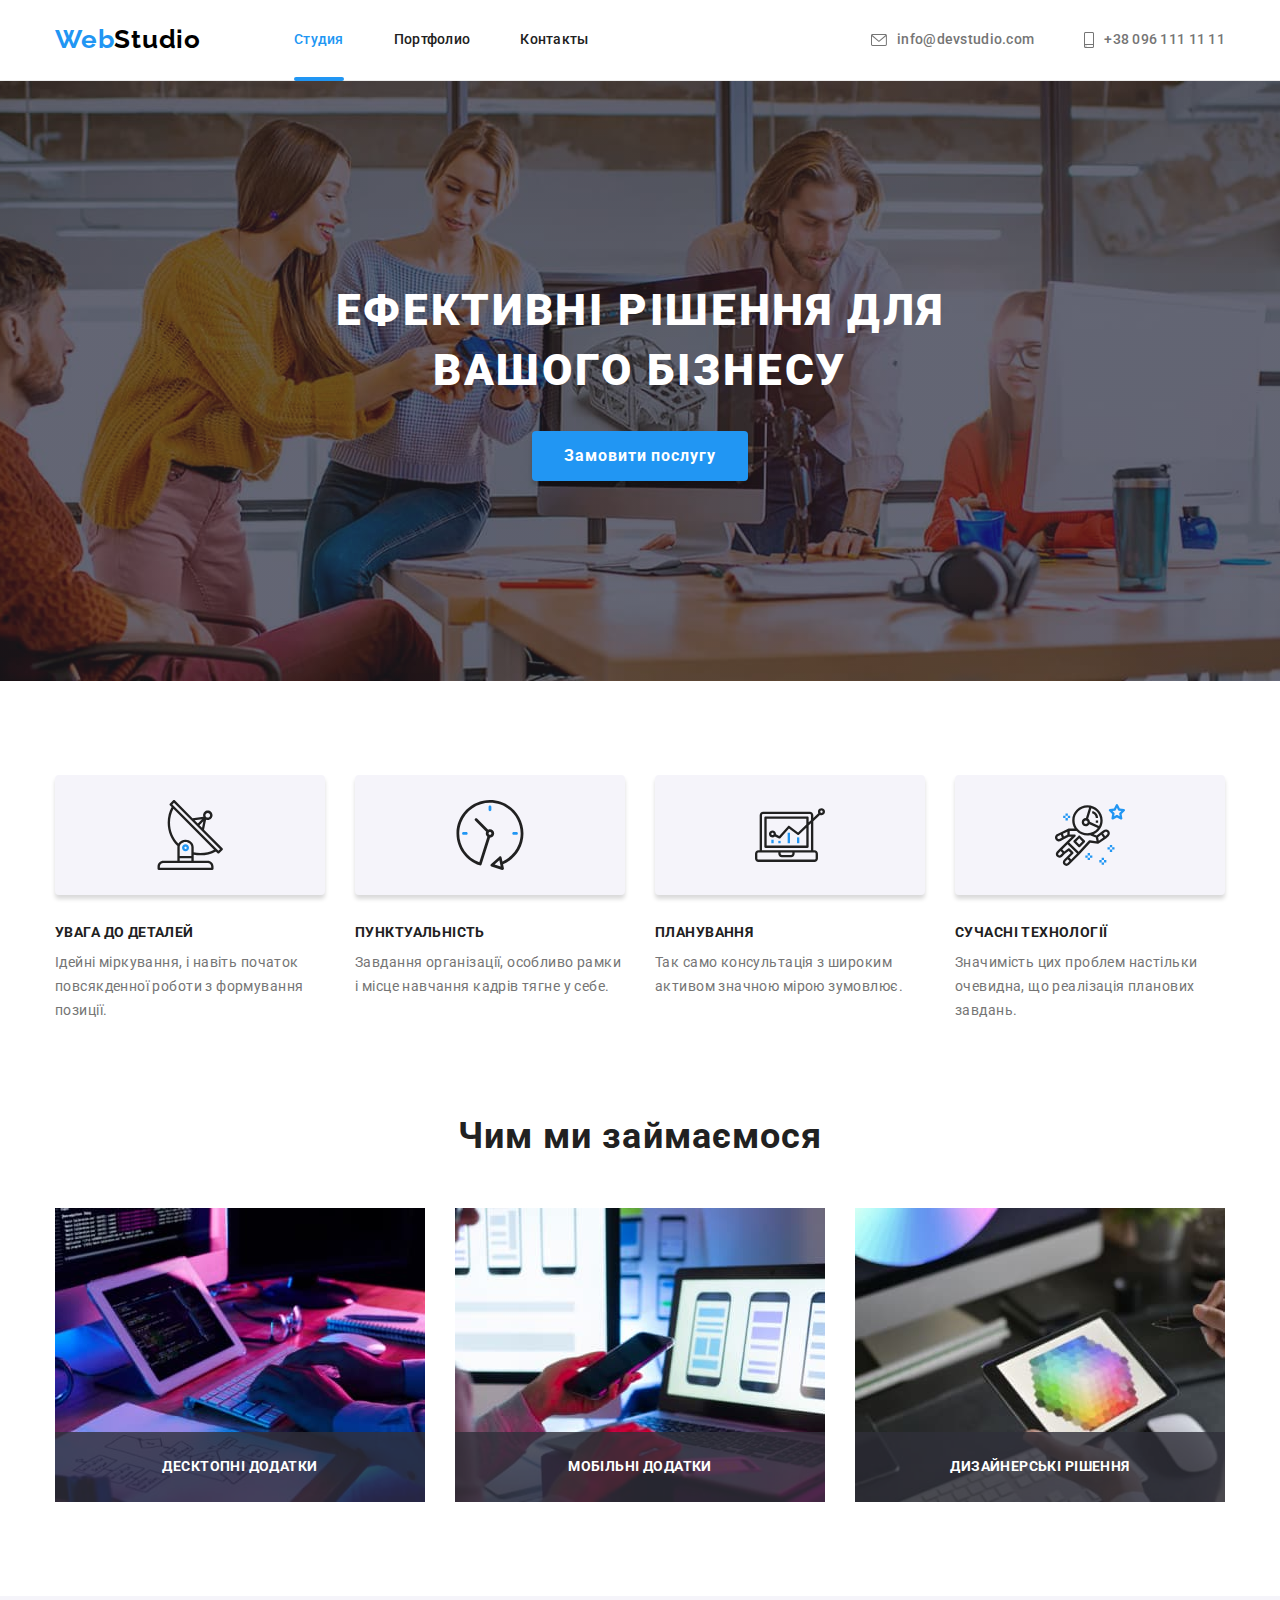
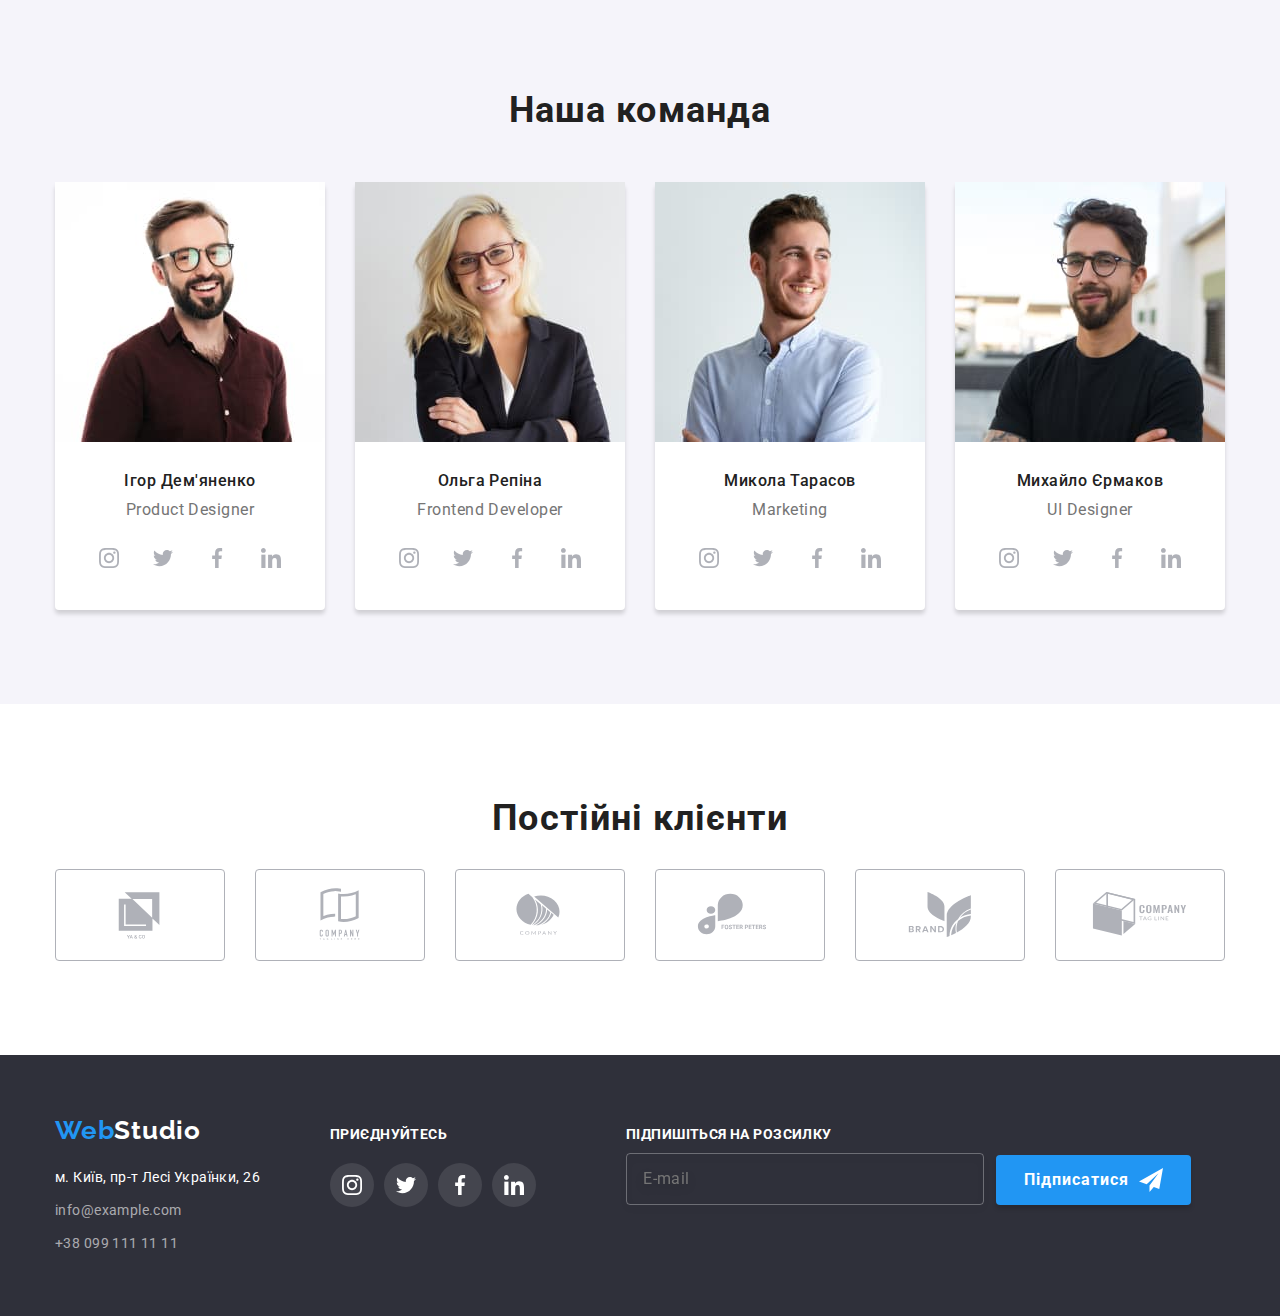
==== commit e2247d32: "fixer errors" ====
--- a/index.html
+++ b/index.html
@@ -586,9 +586,9 @@
 
         <!-- Subscribe-form -->
         <form class="subscribe__form">
-          <div>
-            <label class="subscribe__title"
-              >Підпишіться на розсилку
+          <div class="subscribe__box">
+            <p class="subscribe__title">Підпишіться на розсилку</p>
+            <label>
               <input
                 type="email"
                 name="subscribe"
